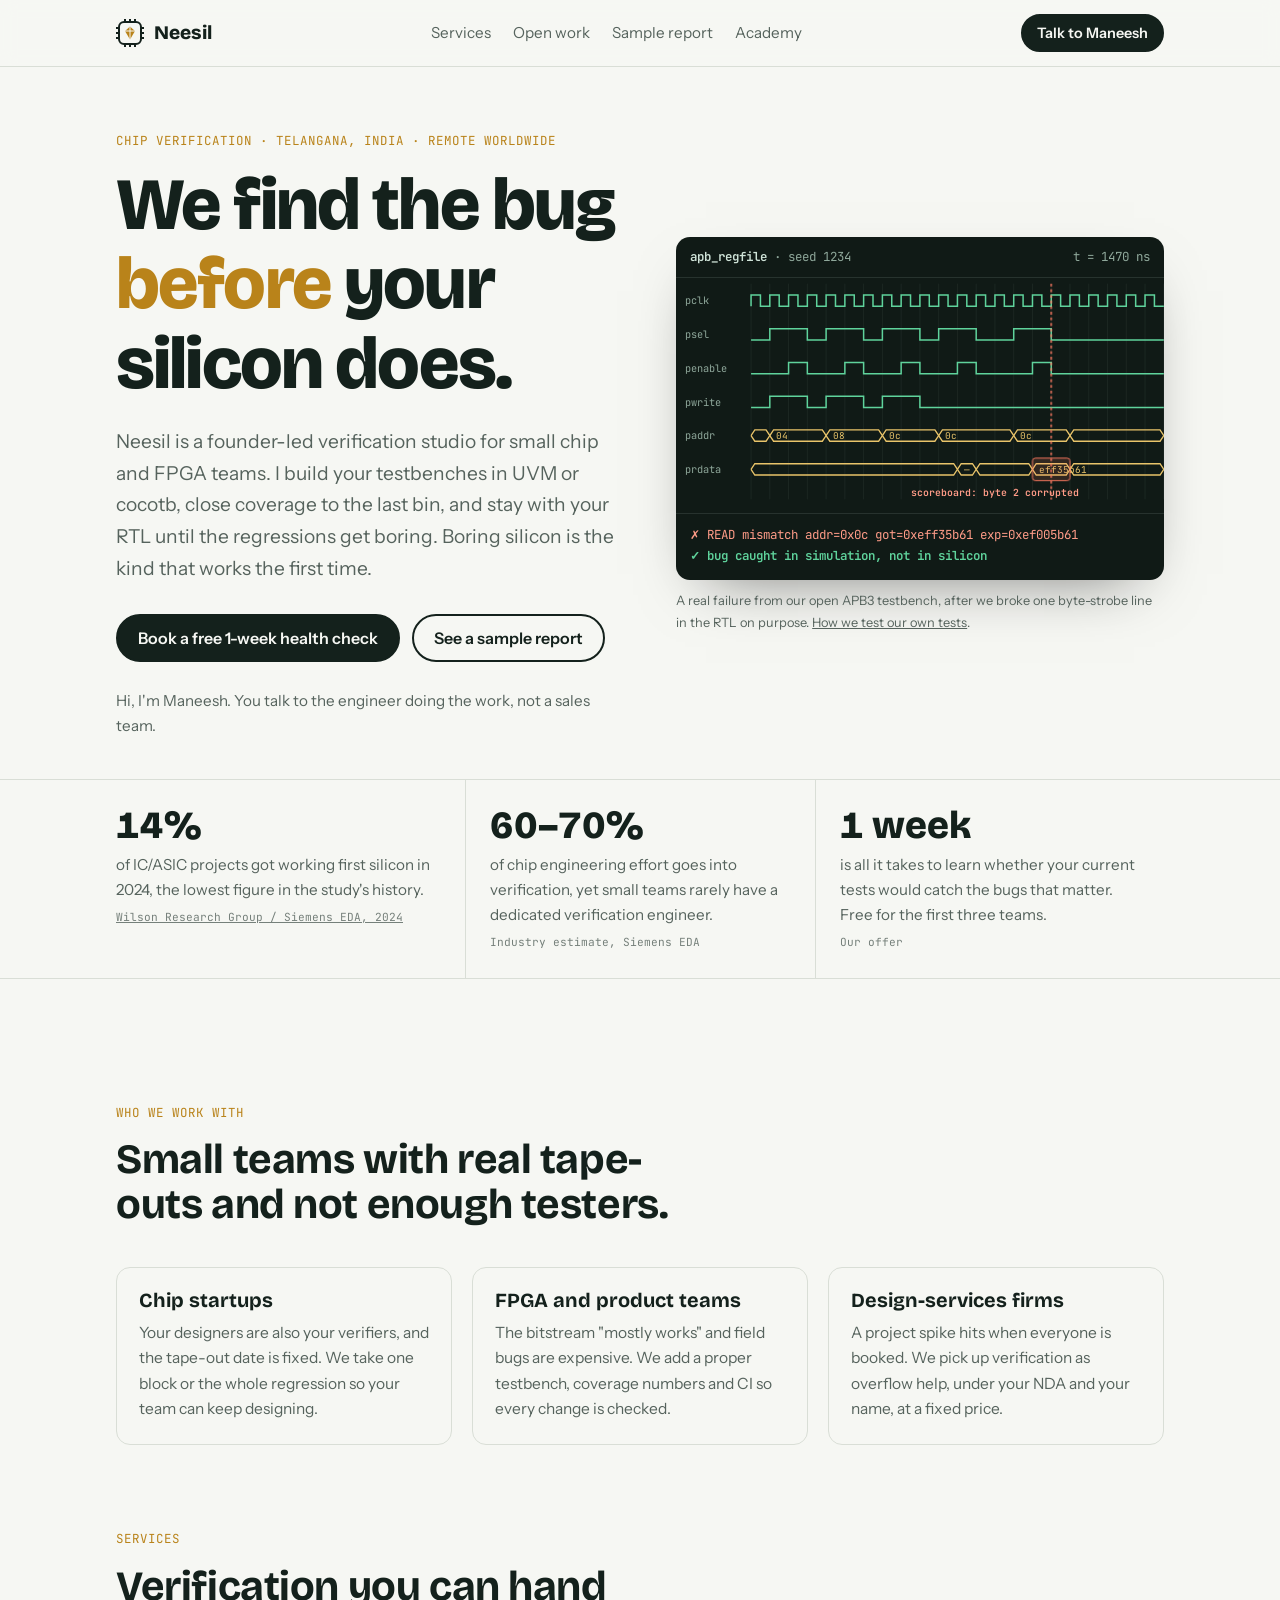
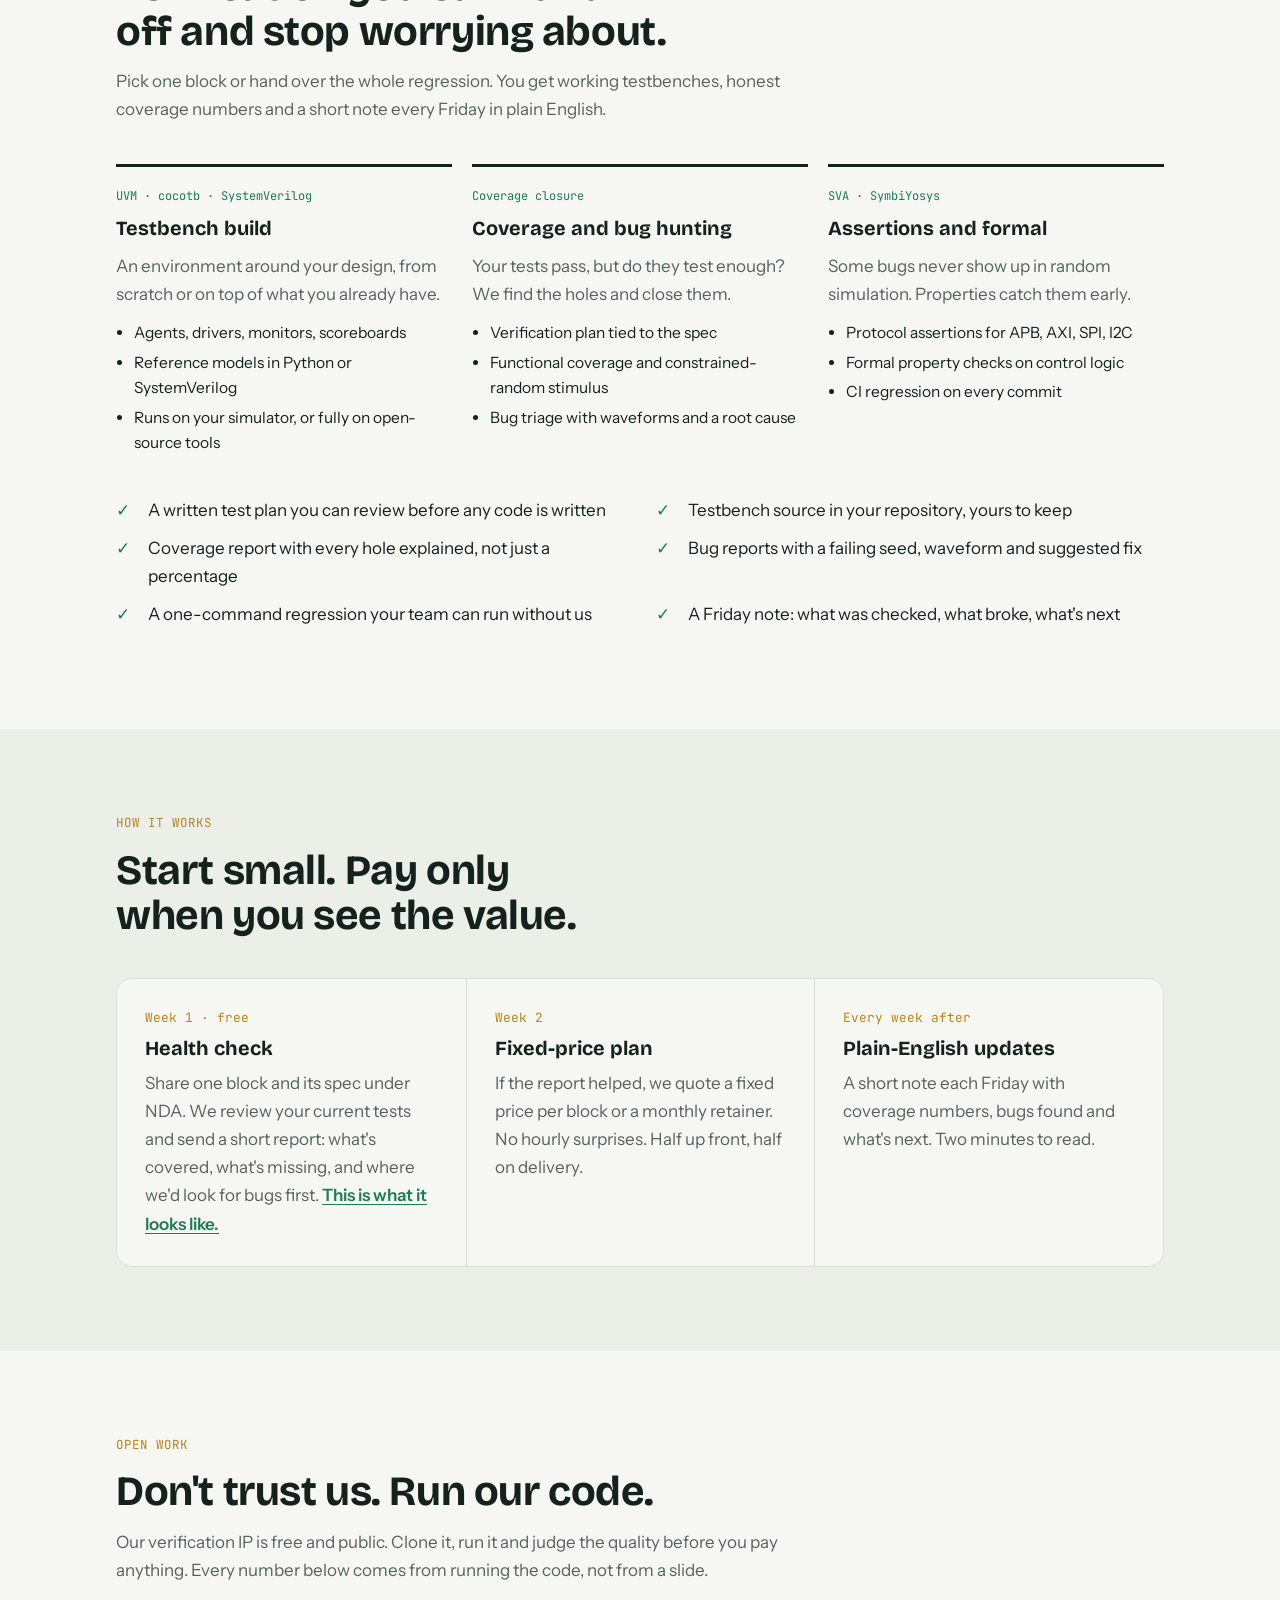
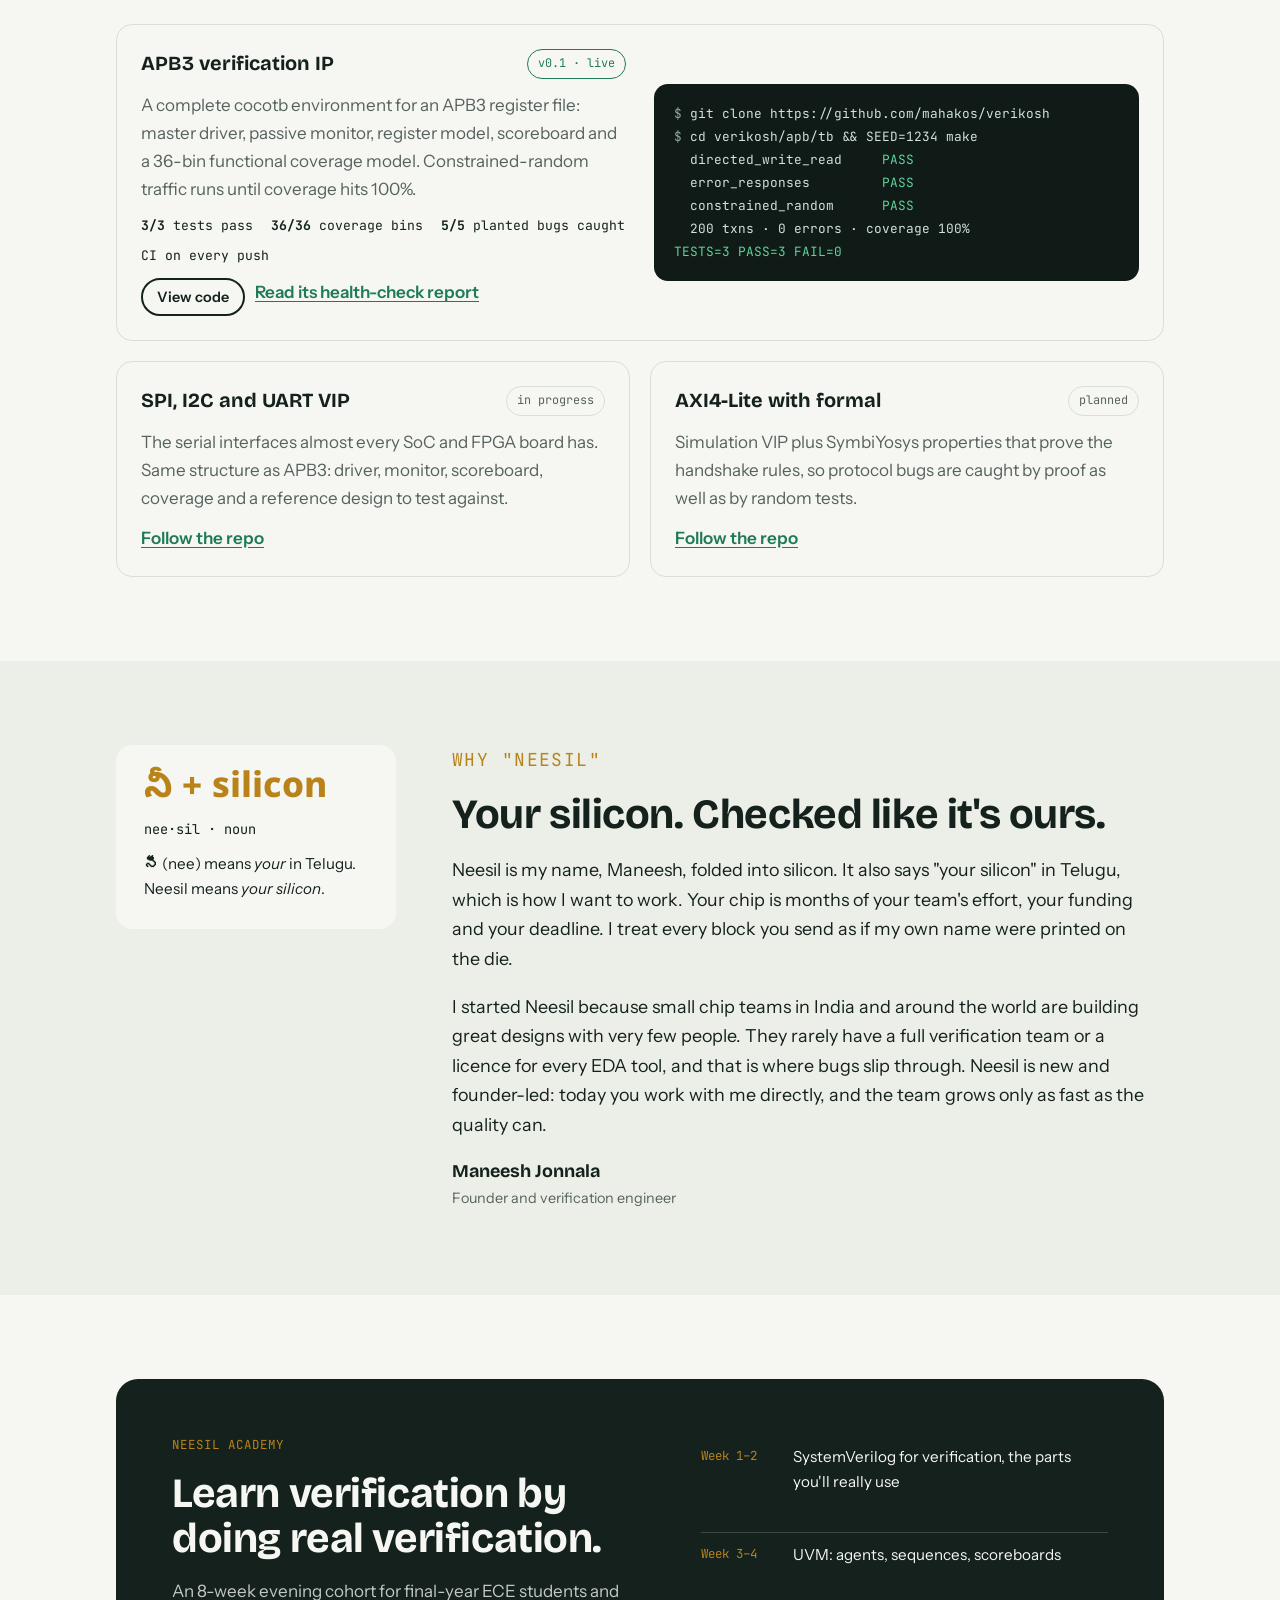
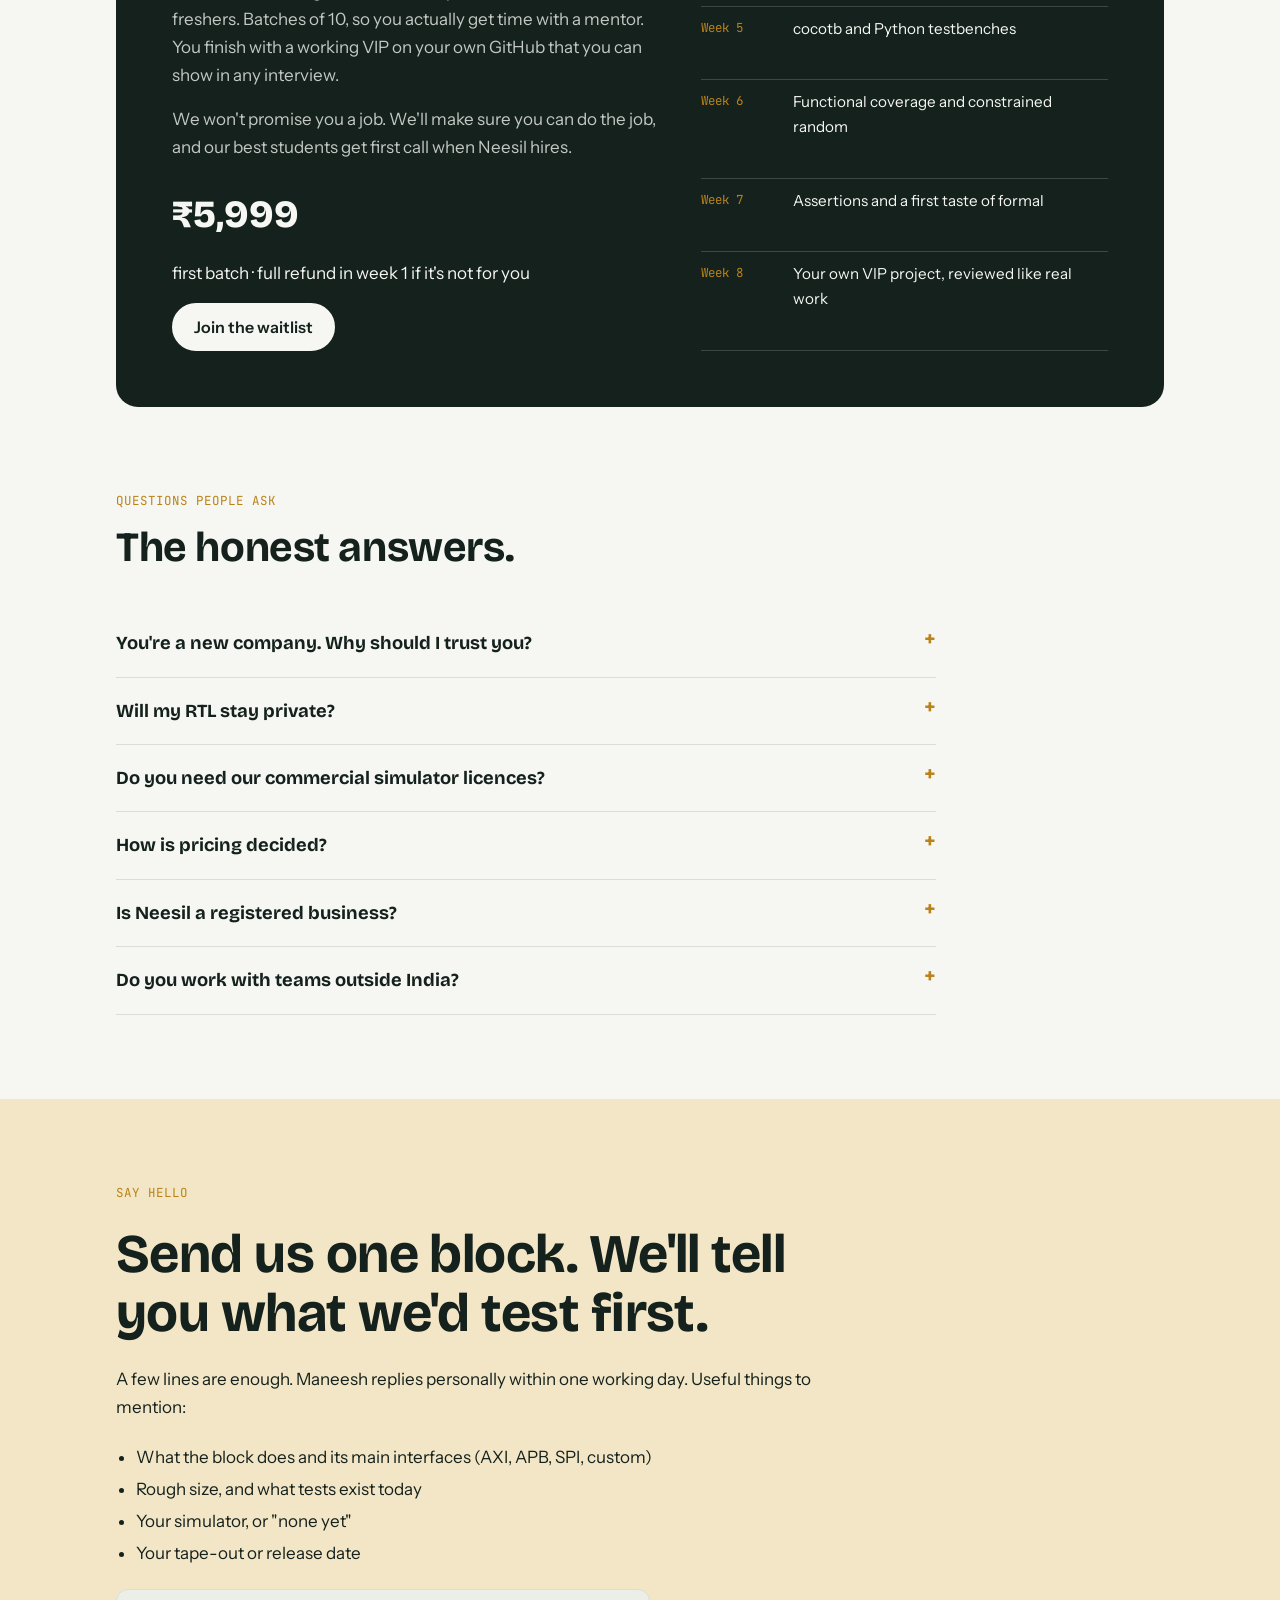
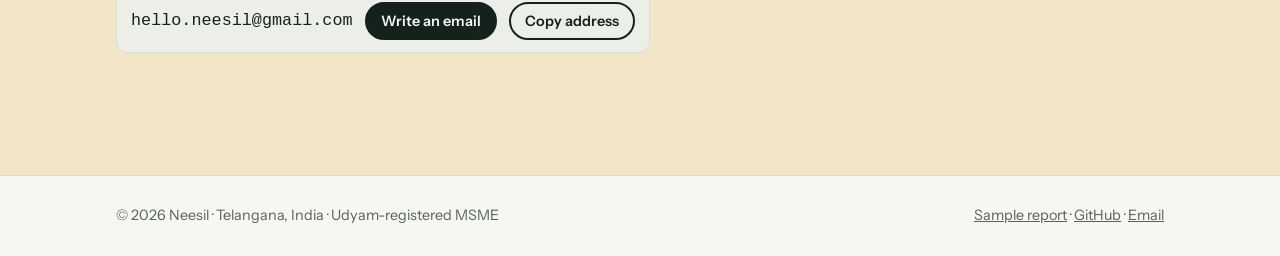
==== index.html @ 4cec11b9 "Upgrade website: founder-led copy, project cards, sample health-check report - Home page: honest fou" ====
<!doctype html>
<html lang="en">
<head>
<meta charset="utf-8">
<meta name="viewport" content="width=device-width, initial-scale=1, viewport-fit=cover">
<title>Neesil · Chip verification for small silicon teams</title>
<meta name="description" content="Neesil is a founder-led chip verification studio in Telangana, India. UVM and cocotb testbenches, coverage closure, assertions and bug hunting for chip startups and FPGA teams. Free one-week health check for the first three teams.">
<link rel="canonical" href="https://mahakos.github.io/mahakosh.github.io/">
<meta property="og:type" content="website">
<meta property="og:site_name" content="Neesil">
<meta property="og:title" content="Neesil · Your silicon. Checked like it's ours.">
<meta property="og:description" content="Founder-led chip verification for small silicon teams. UVM, cocotb, coverage closure and bug hunting before tape-out.">
<meta property="og:url" content="https://mahakos.github.io/mahakosh.github.io/">
<meta property="og:image" content="https://mahakos.github.io/mahakosh.github.io/assets/og.png">
<meta name="twitter:card" content="summary_large_image">
<meta name="theme-color" content="#14211C">
<link rel="icon" href="assets/favicon.svg" type="image/svg+xml">
<link rel="preconnect" href="https://fonts.googleapis.com">
<link rel="preconnect" href="https://fonts.gstatic.com" crossorigin>
<link rel="stylesheet" href="https://fonts.googleapis.com/css2?family=Bricolage+Grotesque:opsz,wght@12..96,500;12..96,700;12..96,800&family=Instrument+Sans:wght@400;500;600&family=Noto+Sans+Telugu:wght@700&family=JetBrains+Mono:wght@400;600&display=swap">
<link rel="stylesheet" href="assets/site.css">
<script type="application/ld+json">
{"@context":"https://schema.org","@type":"ProfessionalService","name":"Neesil","url":"https://mahakos.github.io/mahakosh.github.io/","email":"hello.neesil@gmail.com","description":"Chip design verification services: UVM and cocotb testbenches, functional coverage closure, SystemVerilog assertions, formal checks and bug triage.","areaServed":"Worldwide","address":{"@type":"PostalAddress","addressRegion":"Telangana","addressCountry":"IN"},"founder":{"@type":"Person","name":"Maneesh Jonnala"},"sameAs":["https://github.com/mahakos/verikosh"]}
</script>
</head>
<body>
<a class="skip" href="#main">Skip to content</a>

<nav aria-label="Main">
  <div class="wrap">
    <a class="brand" href="#top" aria-label="Neesil home">
      <svg width="28" height="28" viewBox="0 0 28 28" aria-hidden="true"><rect x="3" y="3" width="22" height="22" rx="5" fill="none" stroke="var(--ink)" stroke-width="2"/><path d="M14 7.5l5 4.5-5 8.5-5-8.5z" fill="var(--grain)"/><path d="M9 12h10M14 7.5v13" stroke="var(--paper)" stroke-width="1"/><g stroke="var(--ink)" stroke-width="2"><path d="M9 0v3M14 0v3M19 0v3M9 25v3M14 25v3M19 25v3M0 9h3M0 14h3M0 19h3M25 9h3M25 14h3M25 19h3"/></g></svg>
      Neesil
    </a>
    <div class="links">
      <a href="#work">Services</a>
      <a href="#open">Open work</a>
      <a href="report.html">Sample report</a>
      <a href="#academy">Academy</a>
    </div>
    <a class="btn primary small" href="#contact">Talk to Maneesh</a>
  </div>
</nav>

<main id="main">
<header class="hero" id="top">
  <div class="wrap hero-grid">
    <div>
      <p class="eyebrow">Chip verification · Telangana, India · Remote worldwide</p>
      <h1 style="margin-top:14px">We find the bug <em>before</em> your silicon does.</h1>
      <p class="lede">Neesil is a founder-led verification studio for small chip and FPGA teams. I build your testbenches in UVM or cocotb, close coverage to the last bin, and stay with your RTL until the regressions get boring. Boring silicon is the kind that works the first time.</p>
      <div class="cta">
        <a class="btn primary" href="#contact">Book a free 1-week health check</a>
        <a class="btn ghost" href="report.html">See a sample report</a>
      </div>
      <p class="hello">Hi, I'm Maneesh. You talk to the engineer doing the work, not a sales team.</p>
    </div>

    <div>
      <figure class="scope" style="margin:0" aria-label="Waveform from our APB3 testbench, where the scoreboard catches a byte-strobe bug">
        <div class="scope-bar"><span><b>apb_regfile</b> · seed 1234</span><span>t = 1470 ns</span></div>
        <div class="scope-body"><svg id="wave" viewBox="0 0 520 250" role="img" aria-hidden="true"></svg></div>
        <div class="scope-log pop">
          <div class="err">✗ READ mismatch addr=0x0c got=0xeff35b61 exp=0xef005b61</div>
          <div class="ok">✓ bug caught in simulation, not in silicon</div>
        </div>
      </figure>
      <p class="scope-cap">A real failure from our open APB3 testbench, after we broke one byte-strobe line in the RTL on purpose. <a href="report.html#mutations">How we test our own tests</a>.</p>
    </div>
  </div>

  <div class="facts">
    <div class="wrap">
      <div class="fact"><b>14%</b><span>of IC/ASIC projects got working first silicon in 2024, the lowest figure in the study's history.</span><small><a href="https://verificationacademy.com/topics/planning-measurement-and-analysis/wrg-industry-data-and-trends/2024-siemens-eda-and-wilson-research-group-ic-asic-functional-verification-trend-report/">Wilson Research Group / Siemens EDA, 2024</a></small></div>
      <div class="fact"><b>60–70%</b><span>of chip engineering effort goes into verification, yet small teams rarely have a dedicated verification engineer.</span><small>Industry estimate, Siemens EDA</small></div>
      <div class="fact"><b>1 week</b><span>is all it takes to learn whether your current tests would catch the bugs that matter. Free for the first three teams.</span><small>Our offer</small></div>
    </div>
  </div>
</header>

<section id="for" style="padding-bottom:0">
  <div class="wrap">
    <div class="head">
      <p class="eyebrow">Who we work with</p>
      <h2>Small teams with real tape-outs and not enough testers.</h2>
    </div>
    <div class="for">
      <div><h3>Chip startups</h3><p>Your designers are also your verifiers, and the tape-out date is fixed. We take one block or the whole regression so your team can keep designing.</p></div>
      <div><h3>FPGA and product teams</h3><p>The bitstream "mostly works" and field bugs are expensive. We add a proper testbench, coverage numbers and CI so every change is checked.</p></div>
      <div><h3>Design-services firms</h3><p>A project spike hits when everyone is booked. We pick up verification as overflow help, under your NDA and your name, at a fixed price.</p></div>
    </div>
  </div>
</section>

<section id="work">
  <div class="wrap">
    <div class="head">
      <p class="eyebrow">Services</p>
      <h2>Verification you can hand off and stop worrying about.</h2>
      <p class="lede">Pick one block or hand over the whole regression. You get working testbenches, honest coverage numbers and a short note every Friday in plain English.</p>
    </div>
    <div class="services">
      <article class="svc">
        <span class="tag">UVM · cocotb · SystemVerilog</span>
        <h3>Testbench build</h3>
        <p>An environment around your design, from scratch or on top of what you already have.</p>
        <ul><li>Agents, drivers, monitors, scoreboards</li><li>Reference models in Python or SystemVerilog</li><li>Runs on your simulator, or fully on open-source tools</li></ul>
      </article>
      <article class="svc">
        <span class="tag">Coverage closure</span>
        <h3>Coverage and bug hunting</h3>
        <p>Your tests pass, but do they test enough? We find the holes and close them.</p>
        <ul><li>Verification plan tied to the spec</li><li>Functional coverage and constrained-random stimulus</li><li>Bug triage with waveforms and a root cause</li></ul>
      </article>
      <article class="svc">
        <span class="tag">SVA · SymbiYosys</span>
        <h3>Assertions and formal</h3>
        <p>Some bugs never show up in random simulation. Properties catch them early.</p>
        <ul><li>Protocol assertions for APB, AXI, SPI, I2C</li><li>Formal property checks on control logic</li><li>CI regression on every commit</li></ul>
      </article>
    </div>
    <ul class="gets" aria-label="What every engagement includes">
      <li>A written test plan you can review before any code is written</li>
      <li>Testbench source in your repository, yours to keep</li>
      <li>Coverage report with every hole explained, not just a percentage</li>
      <li>Bug reports with a failing seed, waveform and suggested fix</li>
      <li>A one-command regression your team can run without us</li>
      <li>A Friday note: what was checked, what broke, what's next</li>
    </ul>
  </div>
</section>

<section id="how" style="background:var(--panel)">
  <div class="wrap">
    <div class="head">
      <p class="eyebrow">How it works</p>
      <h2>Start small. Pay only when you see the value.</h2>
    </div>
    <div class="steps">
      <div class="step" style="background:var(--paper)"><span class="when">Week 1 · free</span><h3>Health check</h3><p>Share one block and its spec under NDA. We review your current tests and send a short report: what's covered, what's missing, and where we'd look for bugs first. <a class="textlink" href="report.html">This is what it looks like.</a></p></div>
      <div class="step" style="background:var(--paper)"><span class="when">Week 2</span><h3>Fixed-price plan</h3><p>If the report helped, we quote a fixed price per block or a monthly retainer. No hourly surprises. Half up front, half on delivery.</p></div>
      <div class="step" style="background:var(--paper)"><span class="when">Every week after</span><h3>Plain-English updates</h3><p>A short note each Friday with coverage numbers, bugs found and what's next. Two minutes to read.</p></div>
    </div>
  </div>
</section>

<section id="open">
  <div class="wrap">
    <div class="head">
      <p class="eyebrow">Open work</p>
      <h2>Don't trust us. Run our code.</h2>
      <p class="lede">Our verification IP is free and public. Clone it, run it and judge the quality before you pay anything. Every number below comes from running the code, not from a slide.</p>
    </div>
    <div class="projects" id="projects">
      <article class="proj lead">
        <div style="display:grid;gap:12px">
          <div class="proj-top"><h3>APB3 verification IP</h3><span class="status live">v0.1 · live</span></div>
          <p>A complete cocotb environment for an APB3 register file: master driver, passive monitor, register model, scoreboard and a 36-bin functional coverage model. Constrained-random traffic runs until coverage hits 100%.</p>
          <ul class="stats"><li><b>3/3</b> tests pass</li><li><b>36/36</b> coverage bins</li><li><b>5/5</b> planted bugs caught</li><li>CI on every push</li></ul>
          <div class="proj-links"><a class="btn ghost small" href="https://github.com/mahakos/verikosh/tree/main/apb">View code</a><a class="textlink" href="report.html">Read its health-check report</a></div>
        </div>
        <pre class="term" aria-label="Terminal output of our APB testbench"><span class="p">$</span> git clone https://github.com/mahakos/verikosh
<span class="p">$</span> cd verikosh/apb/tb && SEED=1234 make
  directed_write_read     <span class="g">PASS</span>
  error_responses         <span class="g">PASS</span>
  constrained_random      <span class="g">PASS</span>
  200 txns · 0 errors · coverage 100%
<span class="g">TESTS=3 PASS=3 FAIL=0</span></pre>
      </article>
      <article class="proj">
        <div class="proj-top"><h3>SPI, I2C and UART VIP</h3><span class="status">in progress</span></div>
        <p>The serial interfaces almost every SoC and FPGA board has. Same structure as APB3: driver, monitor, scoreboard, coverage and a reference design to test against.</p>
        <a class="textlink" href="https://github.com/mahakos/verikosh">Follow the repo</a>
      </article>
      <article class="proj">
        <div class="proj-top"><h3>AXI4-Lite with formal</h3><span class="status">planned</span></div>
        <p>Simulation VIP plus SymbiYosys properties that prove the handshake rules, so protocol bugs are caught by proof as well as by random tests.</p>
        <a class="textlink" href="https://github.com/mahakos/verikosh">Follow the repo</a>
      </article>
    </div>
  </div>
</section>

<section id="story" style="background:var(--panel)">
  <div class="wrap story">
    <div class="word" style="background:var(--paper)">
      <span class="te" lang="te">నీ + silicon</span>
      <span class="ro">nee·sil · noun</span>
      <p><b lang="te">నీ</b> (nee) means <i>your</i> in Telugu. Neesil means <i>your silicon</i>.</p>
    </div>
    <div class="story-text">
      <p class="eyebrow">Why "Neesil"</p>
      <h2>Your silicon. Checked like it's ours.</h2>
      <p>Neesil is my name, Maneesh, folded into silicon. It also says "your silicon" in Telugu, which is how I want to work. Your chip is months of your team's effort, your funding and your deadline. I treat every block you send as if my own name were printed on the die.</p>
      <p>I started Neesil because small chip teams in India and around the world are building great designs with very few people. They rarely have a full verification team or a licence for every EDA tool, and that is where bugs slip through. Neesil is new and founder-led: today you work with me directly, and the team grows only as fast as the quality can.</p>
      <p class="sign">Maneesh Jonnala<span>Founder and verification engineer</span></p>
    </div>
  </div>
</section>

<section id="academy">
  <div class="wrap">
    <div class="academy">
      <div class="academy-copy">
        <p class="eyebrow">Neesil Academy</p>
        <h2>Learn verification by doing real verification.</h2>
        <p>An 8-week evening cohort for final-year ECE students and freshers. Batches of 10, so you actually get time with a mentor. You finish with a working VIP on your own GitHub that you can show in any interview.</p>
        <p>We won't promise you a job. We'll make sure you can do the job, and our best students get first call when Neesil hires.</p>
        <div class="price"><b>₹5,999</b><span>first batch · full refund in week 1 if it's not for you</span></div>
        <a class="btn" href="mailto:hello.neesil@gmail.com?subject=Neesil%20Academy%20waitlist">Join the waitlist</a>
      </div>
      <div class="weeks" aria-label="Course plan">
        <div><span>Week 1–2</span>SystemVerilog for verification, the parts you'll really use</div>
        <div><span>Week 3–4</span>UVM: agents, sequences, scoreboards</div>
        <div><span>Week 5</span>cocotb and Python testbenches</div>
        <div><span>Week 6</span>Functional coverage and constrained random</div>
        <div><span>Week 7</span>Assertions and a first taste of formal</div>
        <div><span>Week 8</span>Your own VIP project, reviewed like real work</div>
      </div>
    </div>
  </div>
</section>

<section id="faq" style="padding-top:0">
  <div class="wrap">
    <div class="head"><p class="eyebrow">Questions people ask</p><h2>The honest answers.</h2></div>
    <div class="faq">
      <details><summary>You're a new company. Why should I trust you?</summary><p>Fair question, and we won't pretend otherwise. That's why the first week is free and our code is public. You see the quality of the work before you spend a rupee or a dollar.</p></details>
      <details><summary>Will my RTL stay private?</summary><p>Yes. We sign a mutual NDA before we see anything (yours or ours), can work on your machines or VPN, and never reuse client code in our open-source work.</p></details>
      <details><summary>Do you need our commercial simulator licences?</summary><p>No. We can work fully on open-source tools like Icarus Verilog, Verilator, cocotb and SymbiYosys. When you have VCS, Xcelium or Questa, we write UVM that runs on them.</p></details>
      <details><summary>How is pricing decided?</summary><p>After the health check we quote a fixed price per block, or a monthly retainer for ongoing work. You know the cost before we start, and payment is split half up front and half on delivery.</p></details>
      <details><summary>Is Neesil a registered business?</summary><p>Yes. Neesil is registered as an MSME (Udyam) in Telangana, India, and invoices properly for work in India and abroad.</p></details>
      <details><summary>Do you work with teams outside India?</summary><p>Yes. We work remotely and keep a few hours of daily overlap with your time zone.</p></details>
    </div>
  </div>
</section>

<section id="contact" style="background:var(--grain-soft)">
  <div class="wrap contact">
    <p class="eyebrow">Say hello</p>
    <h2>Send us one block. We'll tell you what we'd test first.</h2>
    <p class="lede" style="color:var(--ink)">A few lines are enough. Maneesh replies personally within one working day. Useful things to mention:</p>
    <ul class="include">
      <li>What the block does and its main interfaces (AXI, APB, SPI, custom)</li>
      <li>Rough size, and what tests exist today</li>
      <li>Your simulator, or "none yet"</li>
      <li>Your tape-out or release date</li>
    </ul>
    <div class="mail"><code id="addr">hello.neesil@gmail.com</code><a class="btn primary small" href="mailto:hello.neesil@gmail.com?subject=Verification%20health%20check">Write an email</a><button class="btn ghost small" id="copy" type="button">Copy address</button></div>
    <p class="copied" id="copied" aria-live="polite"></p>
  </div>
</section>
</main>

<footer>
  <div class="wrap"><span>© 2026 Neesil · Telangana, India · Udyam-registered MSME</span><span><a href="report.html">Sample report</a> · <a href="https://github.com/mahakos/verikosh">GitHub</a> · <a href="mailto:hello.neesil@gmail.com">Email</a></span></div>
</footer>

<script>
(function(){
  // Small APB waveform: pclk, psel, penable, pwrite, paddr, prdata, with the failing read highlighted.
  var svg=document.getElementById('wave'), NS='http://www.w3.org/2000/svg';
  function el(n,a,t){var e=document.createElementNS(NS,n);for(var k in a)e.setAttribute(k,a[k]);if(t)e.textContent=t;svg.appendChild(e);return e}
  var x0=80, cw=20, rows=['pclk','psel','penable','pwrite','paddr','prdata'], top=18, rh=36, H=12;
  for(var g=0; g<=22; g++) el('line',{x1:x0+g*cw,y1:6,x2:x0+g*cw,y2:236,class:'grid'});
  rows.forEach(function(r,i){el('text',{x:10,y:top+i*rh+H/2+4,class:'lbl'},r)});
  function digital(bits,row){var y1=top+row*rh, y0=y1+H, d='M'+x0+','+(bits[0]?y1:y0);
    bits.forEach(function(b,i){var y=b?y1:y0;d+=' L'+(x0+i*cw)+','+y+' L'+(x0+(i+1)*cw)+','+y});
    el('path',{d:d,class:'w draw'})}
  (function(){var y1=top,y0=top+H,d='M'+x0+','+y0;for(var i=0;i<44;i++){var y=i%2?y0:y1;d+=' L'+(x0+i*10)+','+y+' L'+(x0+(i+1)*10)+','+y}el('path',{d:d,class:'w draw'})})();
  digital([0,1,1,0,1,1,0,1,1,0,1,1,0,0,1,1,0,0,0,0,0,0],1);
  digital([0,0,1,0,0,1,0,0,1,0,0,1,0,0,0,1,0,0,0,0,0,0],2);
  digital([0,1,1,0,1,1,0,1,1,0,0,0,0,0,0,0,0,0,0,0,0,0],3);
  function bus(segs,row){var y=top+row*rh, m=y+H/2; segs.forEach(function(s){var a=x0+s[0]*cw,b=x0+s[1]*cw;
      el('path',{d:'M'+a+','+m+' L'+(a+4)+','+y+' L'+(b-4)+','+y+' L'+b+','+m+' L'+(b-4)+','+(y+H)+' L'+(a+4)+','+(y+H)+' Z',class:'bus draw'});
      if(s[2])el('text',{x:a+7,y:m+3.5,class:'bust'},s[2])})}
  bus([[0,1,''],[1,4,'04'],[4,7,'08'],[7,10,'0c'],[10,14,'0c'],[14,17,'0c'],[17,22,'']],4);
  bus([[0,11,''],[11,12,'—'],[12,15,''],[15,17,'eff35b61'],[17,22,'']],5);
  var cx=x0+16*cw;
  el('rect',{x:x0+15*cw,y:top+5*rh-6,width:2*cw,height:H+12,class:'badbox pop',rx:3});
  el('line',{x1:cx,y1:6,x2:cx,y2:236,class:'cursor pop'});
  el('text',{x:x0+15*cw-130,y:top+5*rh+34,class:'badt pop'},'scoreboard: byte 2 corrupted');
})();
document.getElementById('copy').addEventListener('click',function(){
  var t=document.getElementById('addr').textContent, out=document.getElementById('copied');
  function sel(){var r=document.createRange();r.selectNodeContents(document.getElementById('addr'));var s=getSelection();s.removeAllRanges();s.addRange(r);out.textContent='Selected. Press Ctrl+C to copy.'}
  try{navigator.clipboard.writeText(t).then(function(){out.textContent='Copied. We read every email.'},sel)}catch(e){sel()}
});
</script>
</body>
</html>
---- assets/site.css ----
/* Neesil site styles. Shared by index.html, report.html and 404.html. */
:root{
  --paper:#F6F7F3;      /* wafer-white with a hint of green */
  --ink:#14211C;        /* deep solder-mask ink */
  --muted:#56635D;
  --line:#D9DED6;
  --panel:#ECEFE8;
  --grain:#B9831A;      /* die-gold, the one bold colour */
  --grain-soft:#F3E6C6;
  --sig:#1F7A57;        /* waveform green */
  --bad:#C2412D;        /* assertion failure */
  --wave-bg:#101A16;
  --wave-fg:#CFE3D8;
  --f-display:"Bricolage Grotesque", "Segoe UI", system-ui, sans-serif;
  --f-body:"Instrument Sans", "Segoe UI", system-ui, sans-serif;
  --f-mono:"JetBrains Mono", ui-monospace, "Cascadia Mono", Consolas, monospace;
}
@media (prefers-color-scheme: dark){:root:not([data-theme="light"]){
  --paper:#0E1512;--ink:#E7EEE9;--muted:#9DAEA5;--line:#24332C;--panel:#16211C;
  --grain:#E0A93A;--grain-soft:#3A2E14;--sig:#4FC08D;--bad:#F06A52;--wave-bg:#08100D;--wave-fg:#CFE3D8;color-scheme:dark}}
:root[data-theme="dark"]{
  --paper:#0E1512;--ink:#E7EEE9;--muted:#9DAEA5;--line:#24332C;--panel:#16211C;
  --grain:#E0A93A;--grain-soft:#3A2E14;--sig:#4FC08D;--bad:#F06A52;--wave-bg:#08100D;--wave-fg:#CFE3D8;color-scheme:dark}

*{box-sizing:border-box}
html{scroll-behavior:smooth}
@media (prefers-reduced-motion: reduce){html{scroll-behavior:auto}*{animation:none!important;transition:none!important}}
body{margin:0;background:var(--paper);color:var(--ink);font-family:var(--f-body);font-size:1.0625rem;line-height:1.65}
.wrap{max-width:1080px;margin:0 auto;padding-left:max(16px, env(safe-area-inset-left, 0px));padding-right:max(16px, env(safe-area-inset-right, 0px))}
a{color:inherit}
a:focus-visible,button:focus-visible{outline:3px solid var(--grain);outline-offset:3px;border-radius:4px}
h1,h2,h3{font-family:var(--f-display);text-wrap:balance;line-height:1.08;margin:0}
h2{font-size:clamp(1.8rem,4vw,2.6rem);font-weight:700;letter-spacing:-.01em}
h3{font-size:1.25rem;font-weight:700}
p{margin:0}
.eyebrow{font-family:var(--f-mono);font-size:.78rem;letter-spacing:.08em;text-transform:uppercase;color:var(--grain)}
.lede{color:var(--muted);max-width:62ch}

/* nav */
body::before{content:"";position:fixed;inset:0 0 auto;height:env(safe-area-inset-top,0px);z-index:10;background:var(--paper)}
nav{position:sticky;top:env(safe-area-inset-top,0px);z-index:9;background:color-mix(in srgb,var(--paper) 88%,transparent);backdrop-filter:blur(8px);border-bottom:1px solid var(--line)}
nav .wrap{display:flex;align-items:center;justify-content:space-between;gap:16px;padding-block:14px}
.brand{display:flex;align-items:center;gap:10px;text-decoration:none;font-family:var(--f-display);font-weight:800;font-size:1.2rem}
.brand svg{flex:none}
.links{display:flex;gap:22px;font-size:.95rem}
.links a{text-decoration:none;color:var(--muted)}
.links a:hover{color:var(--ink)}
@media (max-width:760px){.links{display:none}}
.btn{display:inline-flex;align-items:center;gap:8px;font:600 1rem var(--f-body);padding:12px 20px;border-radius:999px;text-decoration:none;border:2px solid var(--ink);cursor:pointer;transition:transform .15s ease}
.btn:hover{transform:translateY(-1px)}
.btn.primary{background:var(--ink);color:var(--paper)}
.btn.ghost{background:transparent;color:var(--ink)}
.btn.small{padding:8px 14px;font-size:.9rem}

/* hero */
.hero{padding-block:64px 40px}
.hero-grid{display:grid;grid-template-columns:1.05fr 1fr;gap:48px;align-items:center}
.hero-grid>*{min-width:0}
@media (max-width:900px){.hero-grid{grid-template-columns:1fr;gap:32px}}
.hero h1{font-size:clamp(2.5rem,6.4vw,4.6rem);font-weight:800;letter-spacing:-.025em}
.hero h1 em{font-style:normal;color:var(--grain)}
.hero .lede{font-size:1.2rem;margin-top:22px}
.cta{display:flex;flex-wrap:wrap;gap:12px;margin-top:30px}
.hello{margin-top:26px;font-size:.95rem;color:var(--muted)}

/* waveform viewer */
.scope{background:var(--wave-bg);color:var(--wave-fg);border-radius:14px;overflow:hidden;font-family:var(--f-mono);font-size:.78rem;box-shadow:0 24px 60px -30px rgba(0,0,0,.55)}
.scope-bar{display:flex;justify-content:space-between;gap:12px;padding:10px 14px;border-bottom:1px solid rgba(207,227,216,.12);color:#8FA89B}
.scope-bar b{color:var(--wave-fg);font-weight:600}
.scope-body{overflow-x:auto}
.scope svg{display:block;width:100%;min-width:420px;height:auto}
.scope .lbl{fill:#8FA89B;font-family:var(--f-mono);font-size:11px}
.scope .w{fill:none;stroke:#5FD39C;stroke-width:1.6}
.scope .bus{fill:none;stroke:#E9C46A;stroke-width:1.4}
.scope .bust{fill:#E9C46A;font-family:var(--f-mono);font-size:10px}
.scope .grid{stroke:rgba(207,227,216,.07)}
.scope .cursor{stroke:#FF7A62;stroke-width:1.5;stroke-dasharray:3 3}
.scope .badbox{fill:rgba(255,122,98,.14);stroke:#FF7A62}
.scope .badt{fill:#FF9C88;font-family:var(--f-mono);font-size:10.5px;font-weight:600}
.scope-log{padding:10px 14px 14px;border-top:1px solid rgba(207,227,216,.12);line-height:1.7}
.scope-log .err{color:#FF9C88}
.scope-log .ok{color:#5FD39C}
.draw{stroke-dasharray:1400;stroke-dashoffset:1400;animation:draw 2.4s ease-out forwards}
@keyframes draw{to{stroke-dashoffset:0}}
.pop{opacity:1;animation:pop .5s 2.2s both}
@keyframes pop{from{opacity:0;transform:translateY(4px)}to{opacity:1;transform:none}}

/* facts */
.facts{border-block:1px solid var(--line);margin-top:40px}
.facts .wrap{display:grid;grid-template-columns:repeat(3,1fr);gap:0}
.fact{padding-block:26px;padding-right:24px}
.fact+.fact{border-left:1px solid var(--line);padding-left:24px}
.fact b{display:block;font-family:var(--f-display);font-size:2.4rem;font-weight:800;line-height:1;font-variant-numeric:tabular-nums}
.fact span{display:block;margin-top:8px;color:var(--muted);font-size:.95rem}
.fact small{display:block;margin-top:6px;font-family:var(--f-mono);font-size:.7rem;color:var(--muted);opacity:.8}
@media (max-width:760px){.facts .wrap{grid-template-columns:1fr}.fact+.fact{border-left:0;border-top:1px solid var(--line);padding-left:0}}

section{padding-block:84px}
.head{display:grid;gap:14px;margin-bottom:40px;max-width:720px}

/* story */
.story{display:grid;grid-template-columns:280px 1fr;gap:56px;align-items:start}
.story>*{min-width:0}
@media (max-width:860px){.story{grid-template-columns:1fr;gap:28px}}
.word{background:var(--grain-soft);border-radius:16px;padding:28px;display:grid;gap:10px}
.word .te{font-family:"Noto Sans Telugu",var(--f-display);font-size:2.2rem;font-weight:800;line-height:1;color:var(--grain)}
.word .ro{font-family:var(--f-mono);font-size:.85rem}
.word p{color:var(--ink);font-size:.95rem}
.story-text{display:grid;gap:18px;max-width:64ch}
.story-text p{font-size:1.12rem}
.sign{font-family:var(--f-display);font-weight:700;font-size:1.15rem}
.sign span{display:block;font-family:var(--f-body);font-weight:400;font-size:.9rem;color:var(--muted)}

/* services */
.services{display:grid;grid-template-columns:repeat(3,1fr);gap:20px}
@media (max-width:900px){.services{grid-template-columns:1fr}}
.svc{border-top:3px solid var(--ink);padding-top:20px;display:grid;gap:12px;align-content:start}
.svc p{color:var(--muted)}
.svc ul{margin:0;padding-left:18px;color:var(--ink);font-size:.97rem;display:grid;gap:4px}
.tag{font-family:var(--f-mono);font-size:.75rem;color:var(--sig)}

/* steps */
.steps{display:grid;grid-template-columns:repeat(3,1fr);gap:0;counter-reset:s;border:1px solid var(--line);border-radius:16px;overflow:hidden}
@media (max-width:900px){.steps{grid-template-columns:1fr}}
.step{padding:28px;display:grid;gap:10px;align-content:start;background:var(--panel)}
.step+.step{border-left:1px solid var(--line)}
@media (max-width:900px){.step+.step{border-left:0;border-top:1px solid var(--line)}}
.step .when{font-family:var(--f-mono);font-size:.8rem;color:var(--grain)}
.step p{color:var(--muted)}

/* open source */
.oss{display:grid;grid-template-columns:1fr 1fr;gap:40px;align-items:center}
.oss>*{min-width:0}
@media (max-width:860px){.oss{grid-template-columns:1fr}}
.term{background:var(--wave-bg);color:var(--wave-fg);border-radius:14px;padding:18px 20px;font-family:var(--f-mono);font-size:.8rem;line-height:1.8;overflow-x:auto;white-space:pre;margin:0}
.term .p{color:#8FA89B}.term .g{color:#5FD39C}
.oss-text{display:grid;gap:16px}
.oss-text p{color:var(--muted)}
.chips{display:flex;flex-wrap:wrap;gap:8px}
.chip{font-family:var(--f-mono);font-size:.78rem;padding:5px 10px;border-radius:999px;border:1px solid var(--line)}
.chip.done{border-color:var(--sig);color:var(--sig)}

/* academy */
.academy{background:var(--ink);color:var(--paper);border-radius:22px;padding:clamp(28px,5vw,56px);display:grid;grid-template-columns:1.2fr 1fr;gap:40px}
.academy>*{min-width:0}
@media (max-width:860px){.academy{grid-template-columns:1fr}}
.academy .eyebrow{color:var(--grain)}
.academy h2{color:var(--paper)}
.academy p{color:color-mix(in srgb,var(--paper) 78%,var(--ink))}
.weeks{display:grid;gap:0;font-size:.95rem}
.weeks div{display:grid;grid-template-columns:80px 1fr;gap:12px;padding-block:9px;border-bottom:1px solid color-mix(in srgb,var(--paper) 18%,var(--ink))}
.weeks span{font-family:var(--f-mono);font-size:.78rem;color:var(--grain);padding-top:2px}
.price{display:flex;align-items:baseline;gap:12px;flex-wrap:wrap;margin-top:6px}
.price b{font-family:var(--f-display);font-size:2.4rem;font-weight:800;color:var(--paper)}
.academy .btn{border-color:var(--paper);background:var(--paper);color:var(--ink);justify-self:start}
.academy-copy{display:grid;gap:16px;align-content:start}

/* faq */
.faq{display:grid;gap:0;max-width:820px}
details{border-bottom:1px solid var(--line);padding-block:18px}
summary{cursor:pointer;font-family:var(--f-display);font-weight:700;font-size:1.15rem;list-style:none;display:flex;justify-content:space-between;gap:16px}
summary::after{content:"+";color:var(--grain);font-size:1.4rem;line-height:1}
details[open] summary::after{content:"–"}
details p{margin-top:10px;color:var(--muted);max-width:68ch}

/* contact */
.contact{display:grid;gap:22px;justify-items:start}
.contact>*{max-width:760px}
.contact h2{font-size:clamp(2rem,5vw,3.4rem)}
.mail{display:flex;flex-wrap:wrap;align-items:center;gap:12px;font-family:var(--f-mono);font-size:1.05rem;background:var(--panel);border:1px solid var(--line);border-radius:12px;padding:12px 14px;max-width:100%}
.mail code{user-select:all;word-break:break-all}
.copied{font-size:.85rem;color:var(--sig);min-height:1.2em}
footer{border-top:1px solid var(--line);padding-block:28px;color:var(--muted);font-size:.9rem}
footer .wrap{display:flex;flex-wrap:wrap;justify-content:space-between;gap:12px}

/* nav: current page + mobile */
.links a[aria-current]{color:var(--ink);font-weight:600}
.skip{position:absolute;left:-999px;top:8px;background:var(--ink);color:var(--paper);padding:8px 12px;border-radius:8px;z-index:20}
.skip:focus{left:16px}

/* hero note under scope */
.scope-cap{margin-top:10px;font-size:.8rem;color:var(--muted)}

/* who it's for */
.for{display:grid;grid-template-columns:repeat(3,1fr);gap:20px}
@media (max-width:860px){.for{grid-template-columns:1fr}}
.for div{background:var(--paper);border:1px solid var(--line);border-radius:14px;padding:22px;display:grid;gap:8px;align-content:start}
.for p{color:var(--muted);font-size:.97rem}

/* deliverables list */
.gets{margin-top:40px;display:grid;grid-template-columns:repeat(2,1fr);gap:10px 32px;padding:0;list-style:none}
@media (max-width:760px){.gets{grid-template-columns:1fr}}
.gets li{display:grid;grid-template-columns:22px 1fr;gap:10px;align-items:start}
.gets li::before{content:"✓";color:var(--sig);font-weight:700}

/* projects */
.projects{display:grid;grid-template-columns:repeat(2,1fr);gap:20px;margin-top:8px}
@media (max-width:860px){.projects{grid-template-columns:1fr}}
.proj{background:var(--paper);border:1px solid var(--line);border-radius:16px;padding:24px;display:grid;gap:12px;align-content:start}
.proj.lead{grid-column:1/-1;grid-template-columns:1fr 1fr;gap:28px;align-items:center}
.proj.lead>*{min-width:0}
@media (max-width:860px){.proj.lead{grid-template-columns:1fr}}
.proj-top{display:flex;justify-content:space-between;align-items:center;gap:12px;flex-wrap:wrap}
.status{font-family:var(--f-mono);font-size:.74rem;padding:4px 10px;border-radius:999px;border:1px solid var(--line);color:var(--muted)}
.status.live{border-color:var(--sig);color:var(--sig)}
.proj p{color:var(--muted)}
.stats{display:flex;flex-wrap:wrap;gap:8px 18px;font-family:var(--f-mono);font-size:.82rem;margin:0;padding:0;list-style:none}
.stats b{color:var(--ink)}
.proj-links{display:flex;flex-wrap:wrap;gap:10px}
.textlink{font-weight:600;color:var(--sig);text-underline-offset:3px}

/* contact */
.include{margin:0;padding-left:20px;display:grid;gap:4px}
.mail a.btn{text-decoration:none}
.legal{font-size:.85rem;color:var(--muted)}

/* report page */
.doc{max-width:860px}
.doc h1{font-size:clamp(2.1rem,5vw,3.2rem);font-weight:800;letter-spacing:-.02em}
.doc h2{font-size:clamp(1.4rem,3vw,1.8rem);margin-top:56px}
.doc h3{margin-top:28px}
.doc p,.doc li{max-width:70ch}
.doc p+p{margin-top:14px}
.doc ul,.doc ol{padding-left:22px;display:grid;gap:6px}
.banner{background:var(--grain-soft);border-radius:14px;padding:18px 20px;margin-top:28px}
.meta{display:grid;grid-template-columns:repeat(4,1fr);gap:0;border:1px solid var(--line);border-radius:14px;overflow:hidden;margin-top:28px}
@media (max-width:760px){.meta{grid-template-columns:1fr 1fr}}
.meta div{padding:16px;background:var(--panel);border-right:1px solid var(--line);border-bottom:1px solid var(--line)}
.meta b{display:block;font-family:var(--f-display);font-size:1.7rem;line-height:1.1;font-variant-numeric:tabular-nums}
.meta span{font-size:.85rem;color:var(--muted)}
.tbl{width:100%;overflow-x:auto;margin-top:16px;border:1px solid var(--line);border-radius:12px}
table{border-collapse:collapse;width:100%;font-size:.95rem;min-width:560px}
th,td{text-align:left;padding:10px 14px;border-bottom:1px solid var(--line);vertical-align:top}
th{font-family:var(--f-mono);font-size:.75rem;text-transform:uppercase;letter-spacing:.05em;color:var(--muted);background:var(--panel)}
tr:last-child td{border-bottom:0}
td code,p code,li code{font-family:var(--f-mono);font-size:.86em;background:var(--panel);padding:1px 5px;border-radius:4px}
.ok{color:var(--sig);font-weight:600}.warn{color:var(--grain);font-weight:600}.bad{color:var(--bad);font-weight:600}
.sev{font-family:var(--f-mono);font-size:.72rem;padding:2px 8px;border-radius:999px;border:1px solid currentColor;white-space:nowrap}
.finding{border-left:3px solid var(--line);padding-left:18px;margin-top:22px}
.finding.hi{border-color:var(--bad)}.finding.md{border-color:var(--grain)}.finding.lo{border-color:var(--sig)}
.finding h3{margin-top:0;display:flex;gap:10px;align-items:baseline;flex-wrap:wrap}
@media print{nav,.noprint{display:none!important}body{background:#fff;color:#000}section{padding-block:24px}}
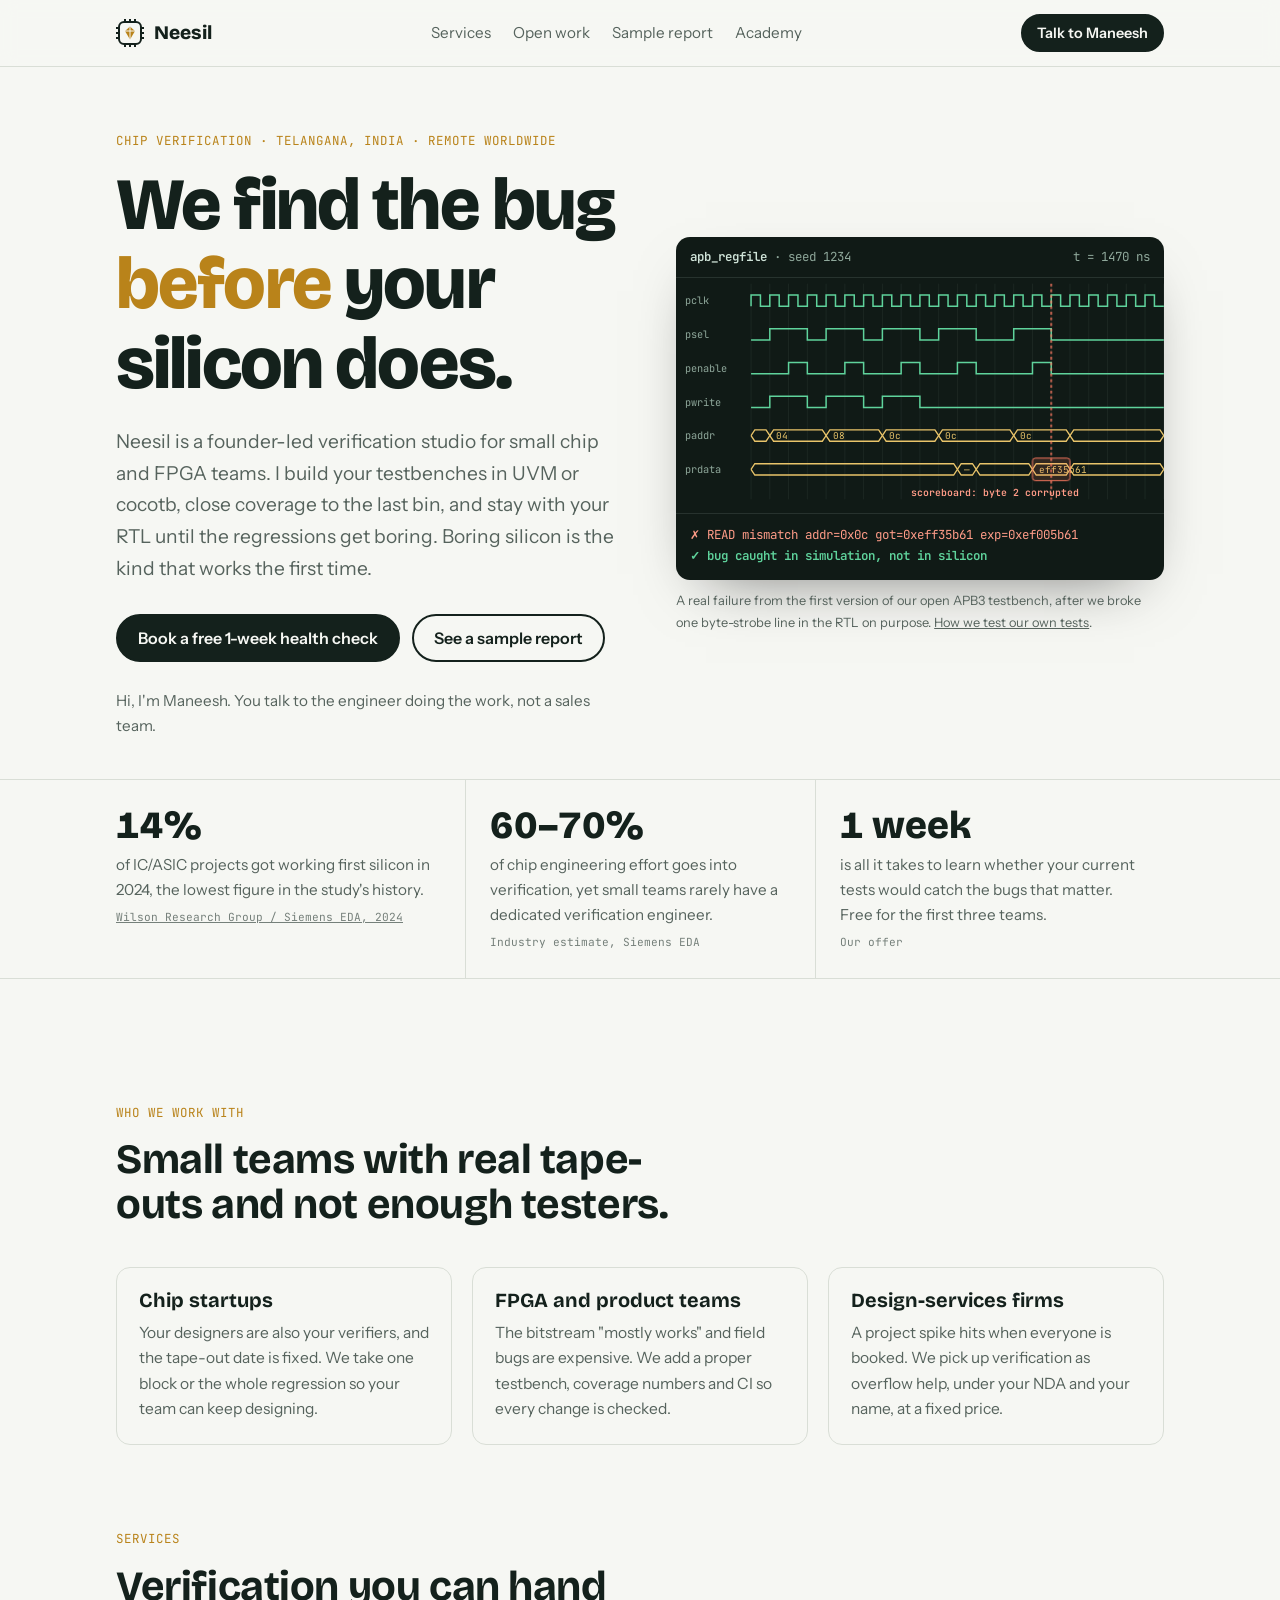
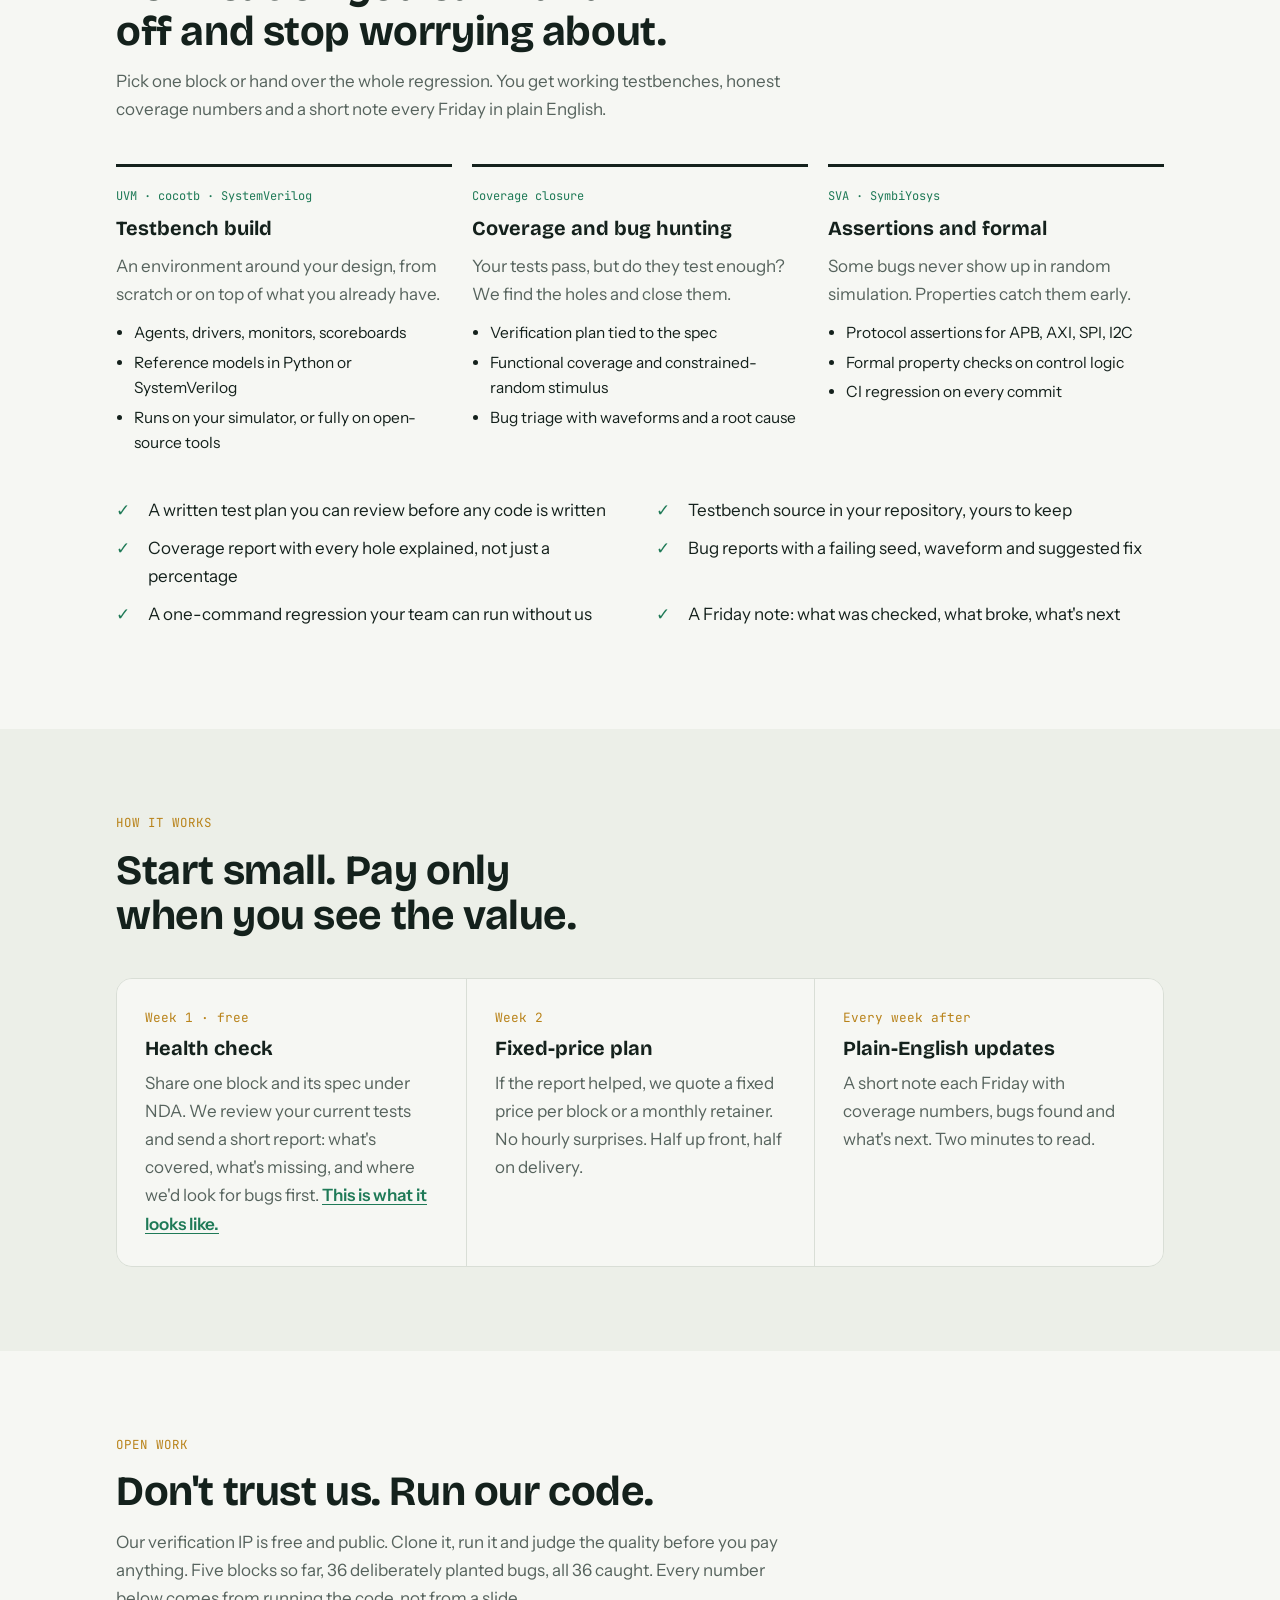
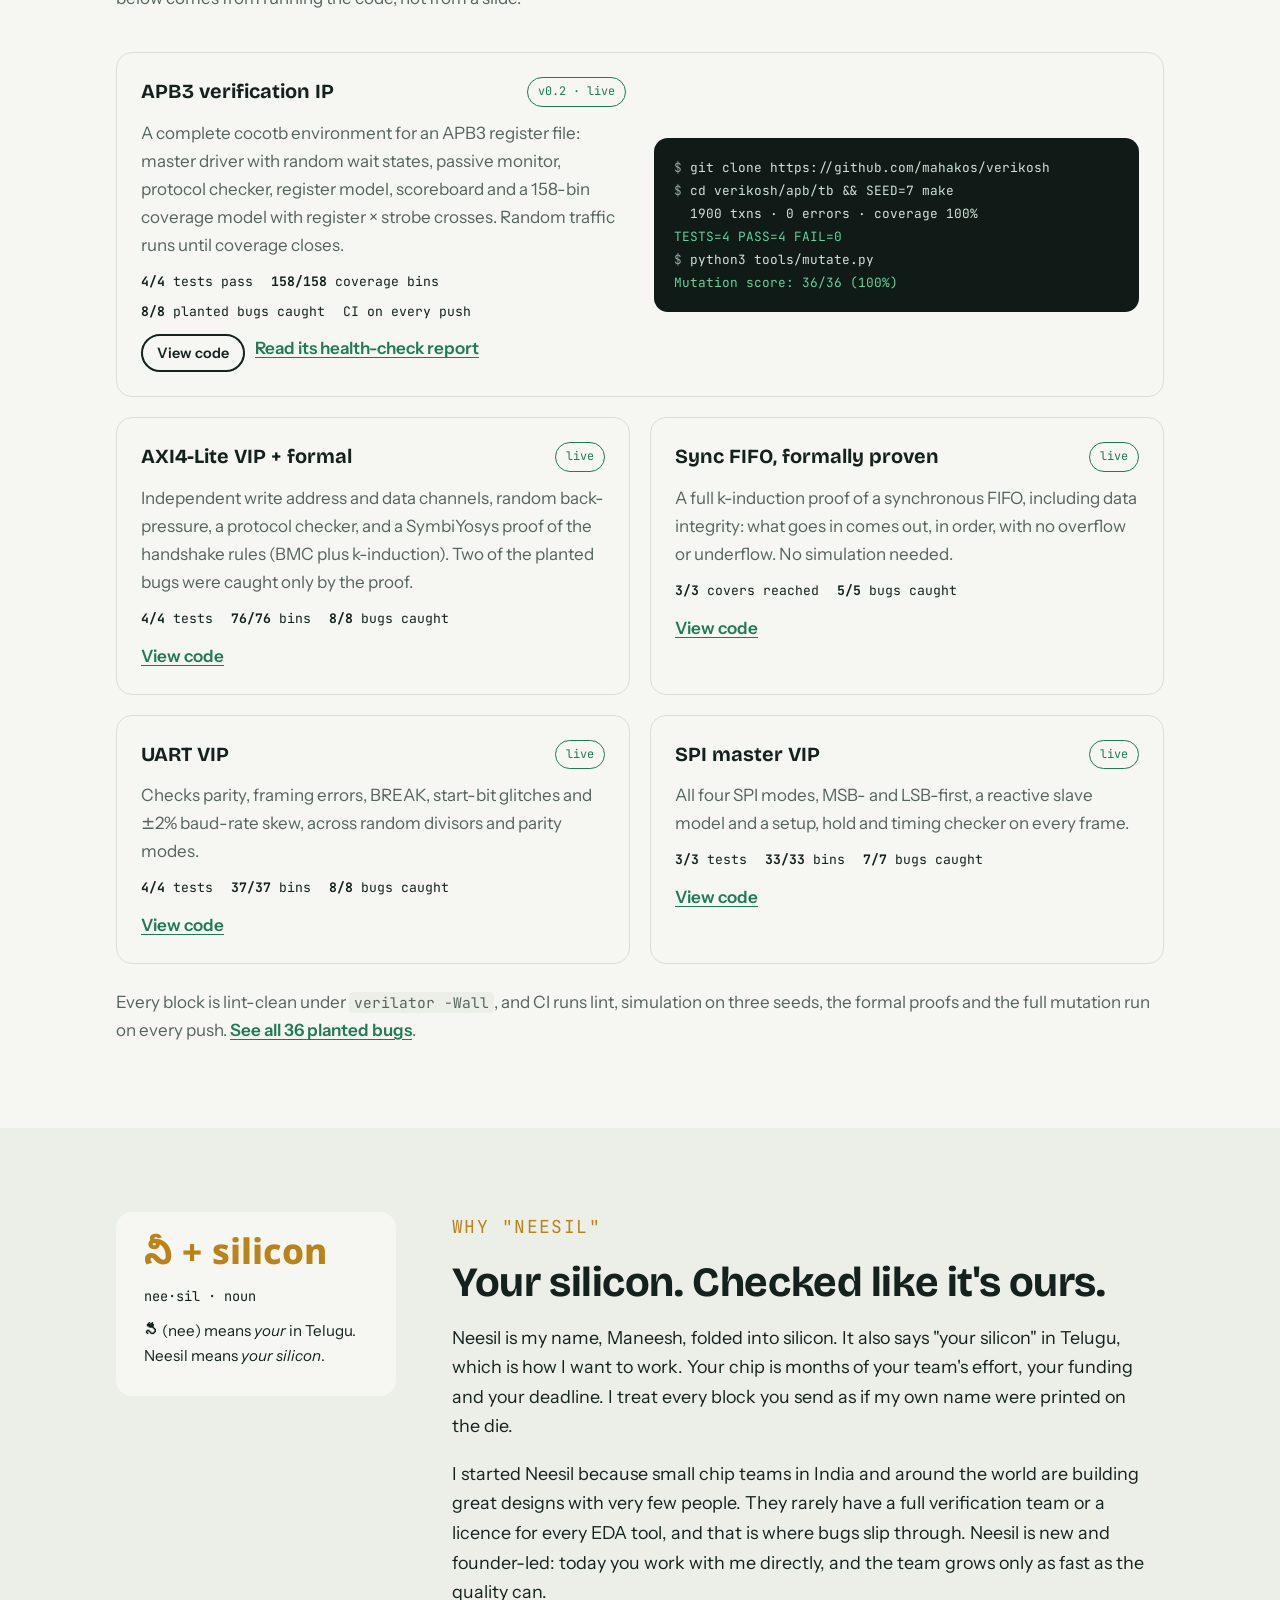
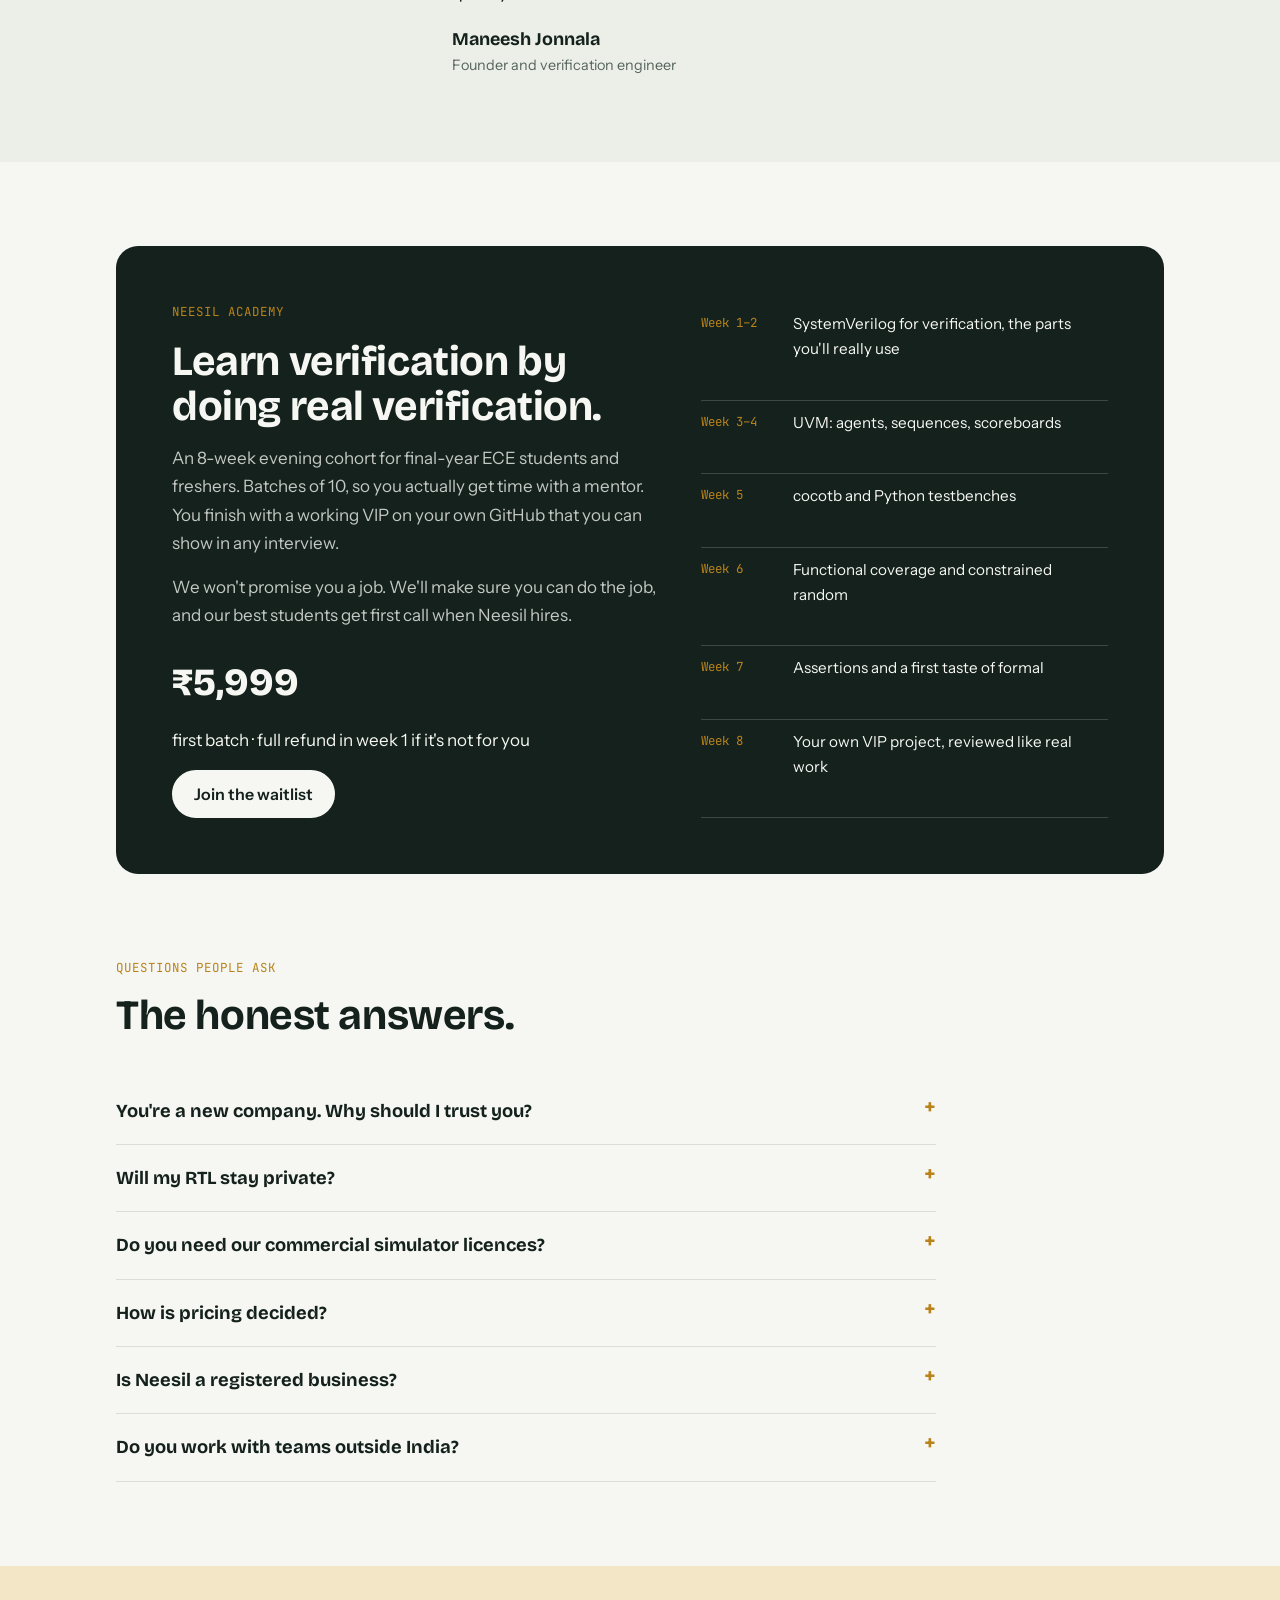
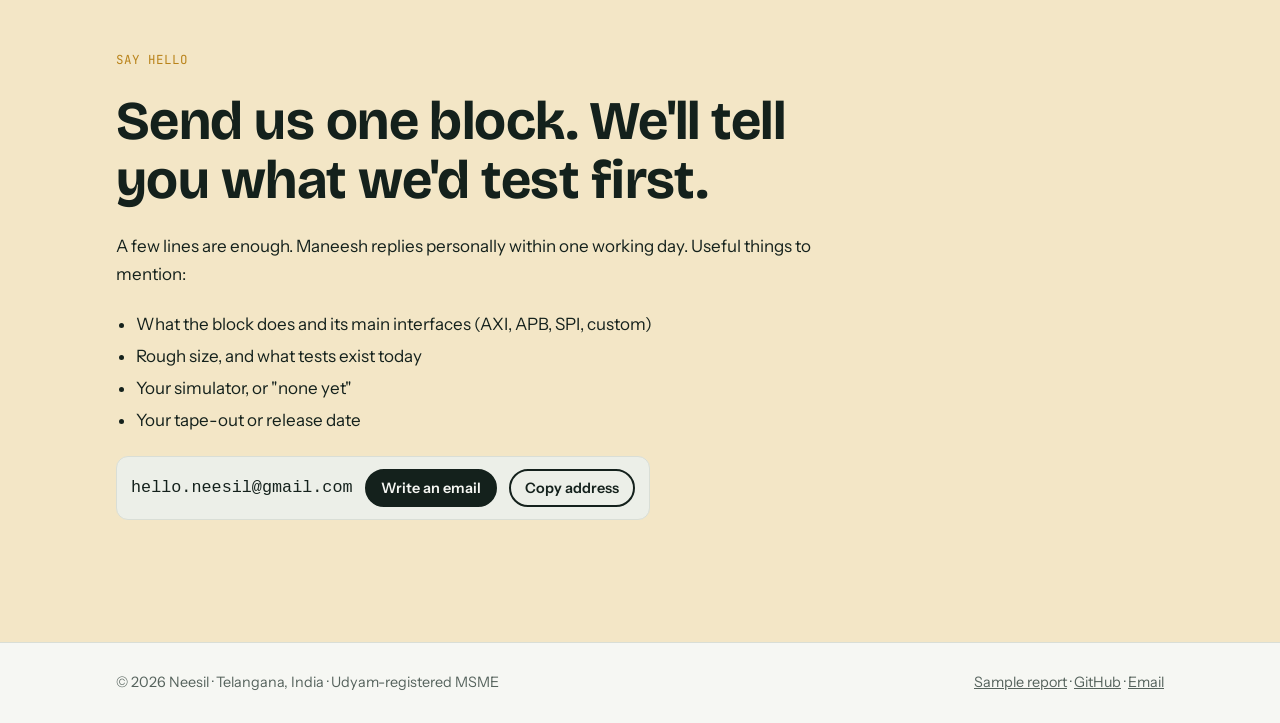
==== commit 7257ec6f: "Add AXI4-Lite, FIFO, UART and SPI projects; mark report gaps fixed in v0.2 Numbers come from the ver" ====
--- a/index.html
+++ b/index.html
@@ -65,7 +65,7 @@
           <div class="ok">✓ bug caught in simulation, not in silicon</div>
         </div>
       </figure>
-      <p class="scope-cap">A real failure from our open APB3 testbench, after we broke one byte-strobe line in the RTL on purpose. <a href="report.html#mutations">How we test our own tests</a>.</p>
+      <p class="scope-cap">A real failure from the first version of our open APB3 testbench, after we broke one byte-strobe line in the RTL on purpose. <a href="report.html#mutations">How we test our own tests</a>.</p>
     </div>
   </div>
 
@@ -149,35 +149,49 @@
     <div class="head">
       <p class="eyebrow">Open work</p>
       <h2>Don't trust us. Run our code.</h2>
-      <p class="lede">Our verification IP is free and public. Clone it, run it and judge the quality before you pay anything. Every number below comes from running the code, not from a slide.</p>
+      <p class="lede">Our verification IP is free and public. Clone it, run it and judge the quality before you pay anything. Five blocks so far, 36 deliberately planted bugs, all 36 caught. Every number below comes from running the code, not from a slide.</p>
     </div>
     <div class="projects" id="projects">
       <article class="proj lead">
         <div style="display:grid;gap:12px">
-          <div class="proj-top"><h3>APB3 verification IP</h3><span class="status live">v0.1 · live</span></div>
-          <p>A complete cocotb environment for an APB3 register file: master driver, passive monitor, register model, scoreboard and a 36-bin functional coverage model. Constrained-random traffic runs until coverage hits 100%.</p>
-          <ul class="stats"><li><b>3/3</b> tests pass</li><li><b>36/36</b> coverage bins</li><li><b>5/5</b> planted bugs caught</li><li>CI on every push</li></ul>
+          <div class="proj-top"><h3>APB3 verification IP</h3><span class="status live">v0.2 · live</span></div>
+          <p>A complete cocotb environment for an APB3 register file: master driver with random wait states, passive monitor, protocol checker, register model, scoreboard and a 158-bin coverage model with register × strobe crosses. Random traffic runs until coverage closes.</p>
+          <ul class="stats"><li><b>4/4</b> tests pass</li><li><b>158/158</b> coverage bins</li><li><b>8/8</b> planted bugs caught</li><li>CI on every push</li></ul>
           <div class="proj-links"><a class="btn ghost small" href="https://github.com/mahakos/verikosh/tree/main/apb">View code</a><a class="textlink" href="report.html">Read its health-check report</a></div>
         </div>
         <pre class="term" aria-label="Terminal output of our APB testbench"><span class="p">$</span> git clone https://github.com/mahakos/verikosh
-<span class="p">$</span> cd verikosh/apb/tb && SEED=1234 make
-  directed_write_read     <span class="g">PASS</span>
-  error_responses         <span class="g">PASS</span>
-  constrained_random      <span class="g">PASS</span>
-  200 txns · 0 errors · coverage 100%
-<span class="g">TESTS=3 PASS=3 FAIL=0</span></pre>
+<span class="p">$</span> cd verikosh/apb/tb && SEED=7 make
+  1900 txns · 0 errors · coverage 100%
+<span class="g">TESTS=4 PASS=4 FAIL=0</span>
+<span class="p">$</span> python3 tools/mutate.py
+<span class="g">Mutation score: 36/36 (100%)</span></pre>
       </article>
       <article class="proj">
-        <div class="proj-top"><h3>SPI, I2C and UART VIP</h3><span class="status">in progress</span></div>
-        <p>The serial interfaces almost every SoC and FPGA board has. Same structure as APB3: driver, monitor, scoreboard, coverage and a reference design to test against.</p>
-        <a class="textlink" href="https://github.com/mahakos/verikosh">Follow the repo</a>
+        <div class="proj-top"><h3>AXI4-Lite VIP + formal</h3><span class="status live">live</span></div>
+        <p>Independent write address and data channels, random back-pressure, a protocol checker, and a SymbiYosys proof of the handshake rules (BMC plus k-induction). Two of the planted bugs were caught only by the proof.</p>
+        <ul class="stats"><li><b>4/4</b> tests</li><li><b>76/76</b> bins</li><li><b>8/8</b> bugs caught</li></ul>
+        <a class="textlink" href="https://github.com/mahakos/verikosh/tree/main/axi4lite">View code</a>
       </article>
       <article class="proj">
-        <div class="proj-top"><h3>AXI4-Lite with formal</h3><span class="status">planned</span></div>
-        <p>Simulation VIP plus SymbiYosys properties that prove the handshake rules, so protocol bugs are caught by proof as well as by random tests.</p>
-        <a class="textlink" href="https://github.com/mahakos/verikosh">Follow the repo</a>
-      </article>
-    </div>
+        <div class="proj-top"><h3>Sync FIFO, formally proven</h3><span class="status live">live</span></div>
+        <p>A full k-induction proof of a synchronous FIFO, including data integrity: what goes in comes out, in order, with no overflow or underflow. No simulation needed.</p>
+        <ul class="stats"><li><b>3/3</b> covers reached</li><li><b>5/5</b> bugs caught</li></ul>
+        <a class="textlink" href="https://github.com/mahakos/verikosh/tree/main/fifo">View code</a>
+      </article>
+      <article class="proj">
+        <div class="proj-top"><h3>UART VIP</h3><span class="status live">live</span></div>
+        <p>Checks parity, framing errors, BREAK, start-bit glitches and ±2% baud-rate skew, across random divisors and parity modes.</p>
+        <ul class="stats"><li><b>4/4</b> tests</li><li><b>37/37</b> bins</li><li><b>8/8</b> bugs caught</li></ul>
+        <a class="textlink" href="https://github.com/mahakos/verikosh/tree/main/uart">View code</a>
+      </article>
+      <article class="proj">
+        <div class="proj-top"><h3>SPI master VIP</h3><span class="status live">live</span></div>
+        <p>All four SPI modes, MSB- and LSB-first, a reactive slave model and a setup, hold and timing checker on every frame.</p>
+        <ul class="stats"><li><b>3/3</b> tests</li><li><b>33/33</b> bins</li><li><b>7/7</b> bugs caught</li></ul>
+        <a class="textlink" href="https://github.com/mahakos/verikosh/tree/main/spi">View code</a>
+      </article>
+    </div>
+    <p style="margin-top:24px;color:var(--muted)">Every block is lint-clean under <code style="font-family:var(--f-mono)">verilator -Wall</code>, and CI runs lint, simulation on three seeds, the formal proofs and the full mutation run on every push. <a class="textlink" href="https://github.com/mahakos/verikosh/blob/main/docs/MUTATION_REPORT.md">See all 36 planted bugs</a>.</p>
   </div>
 </section>
 
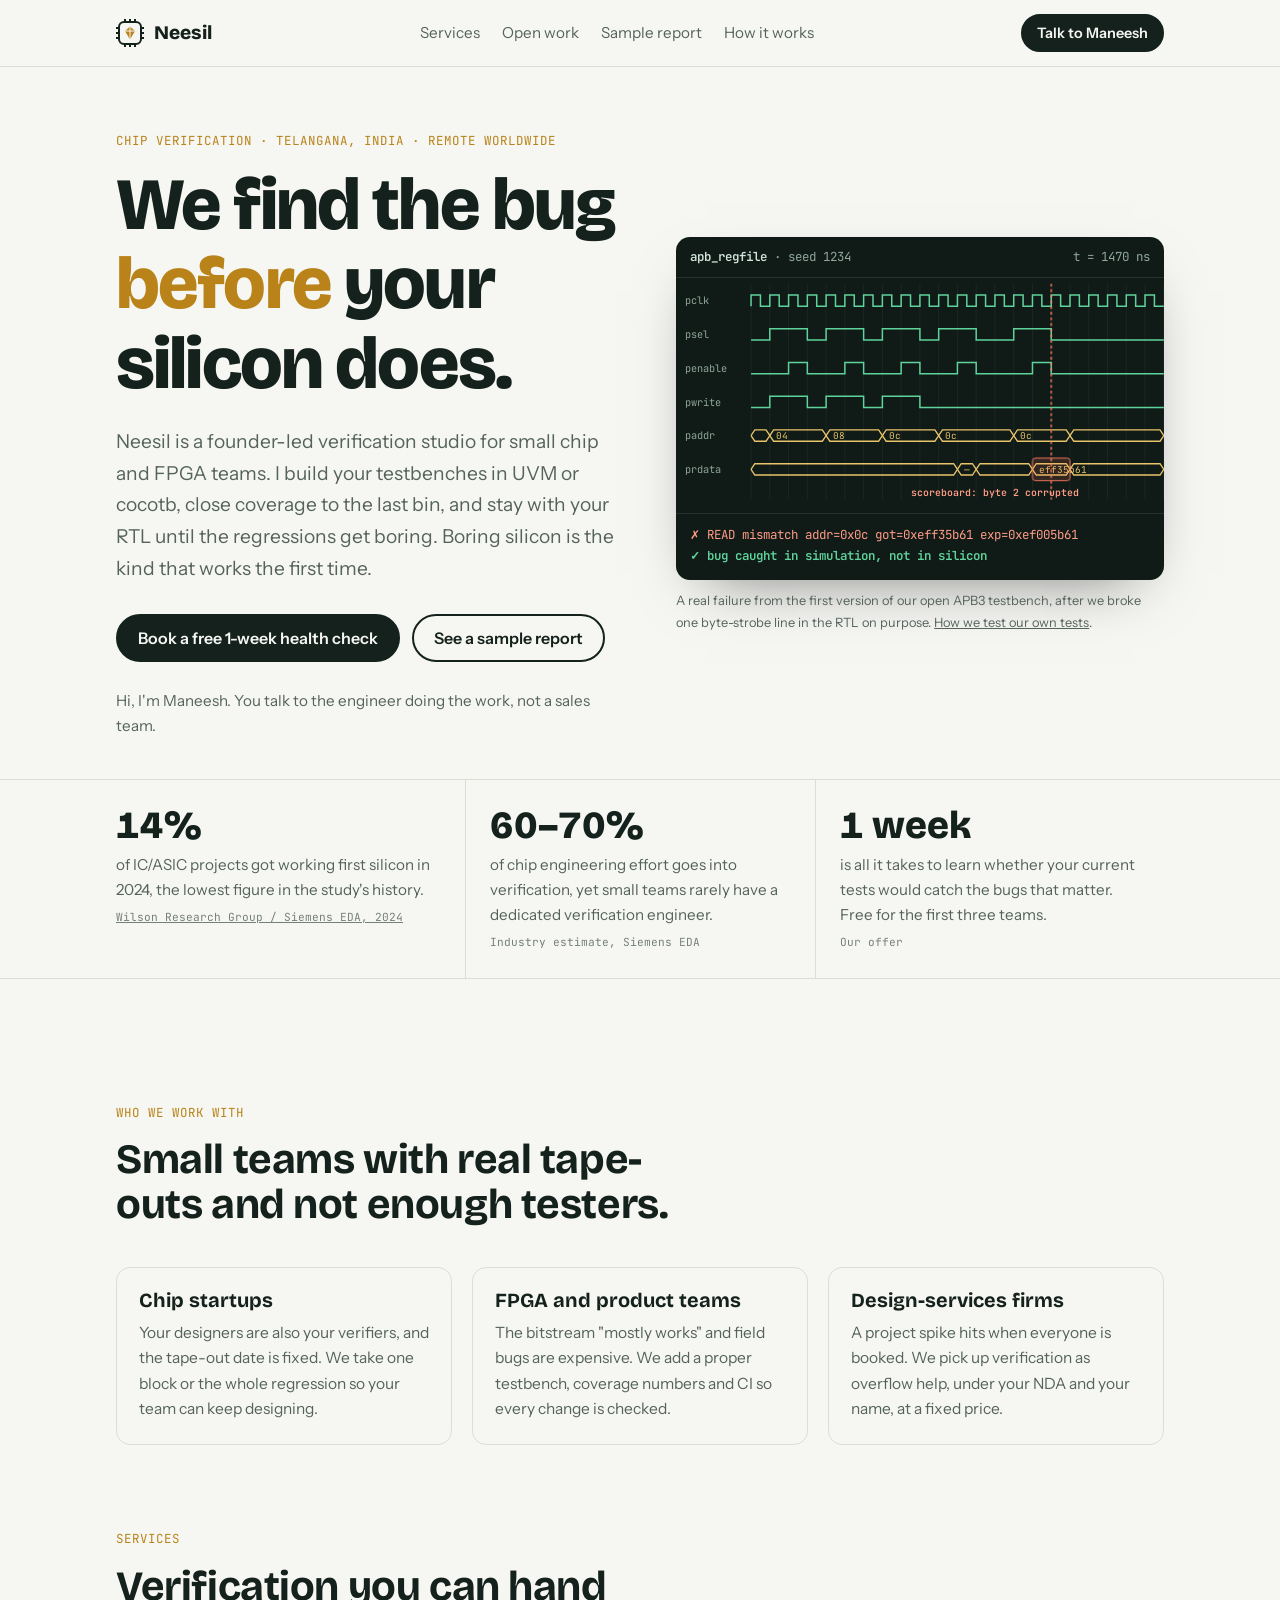
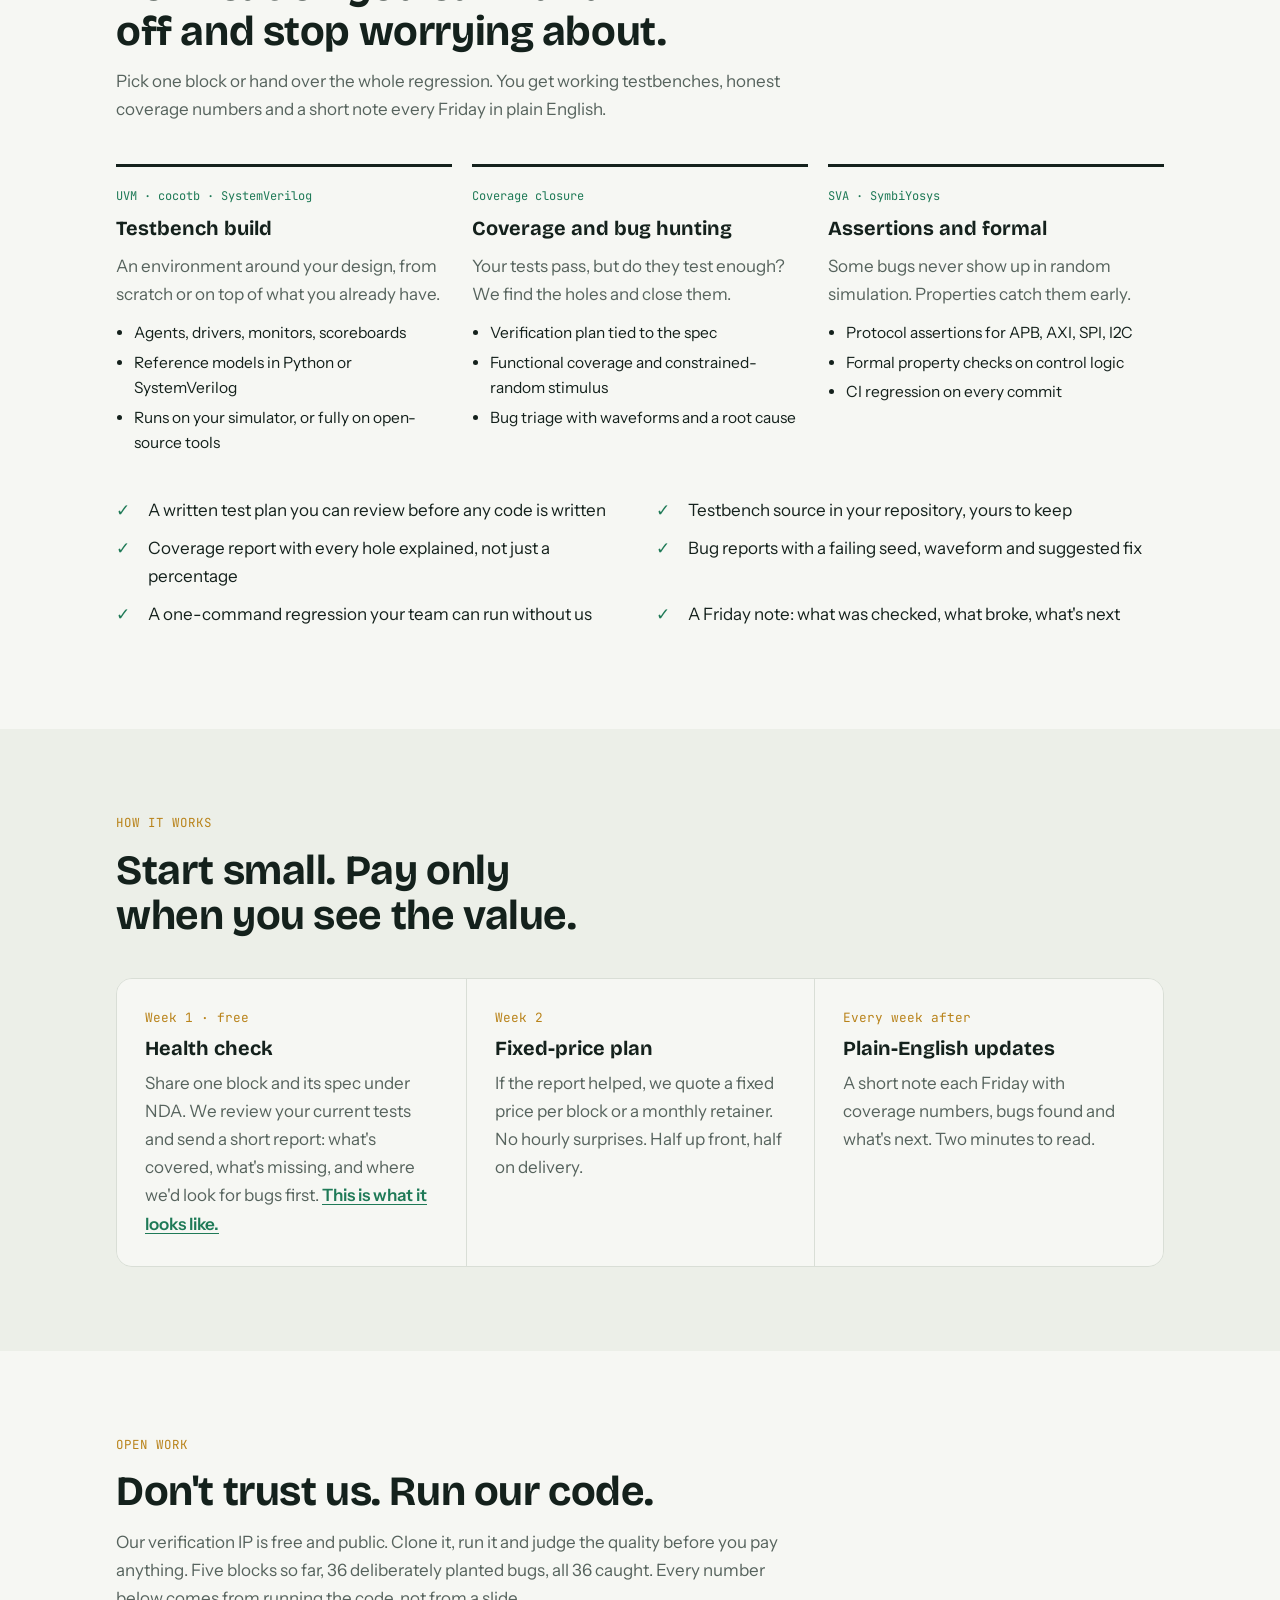
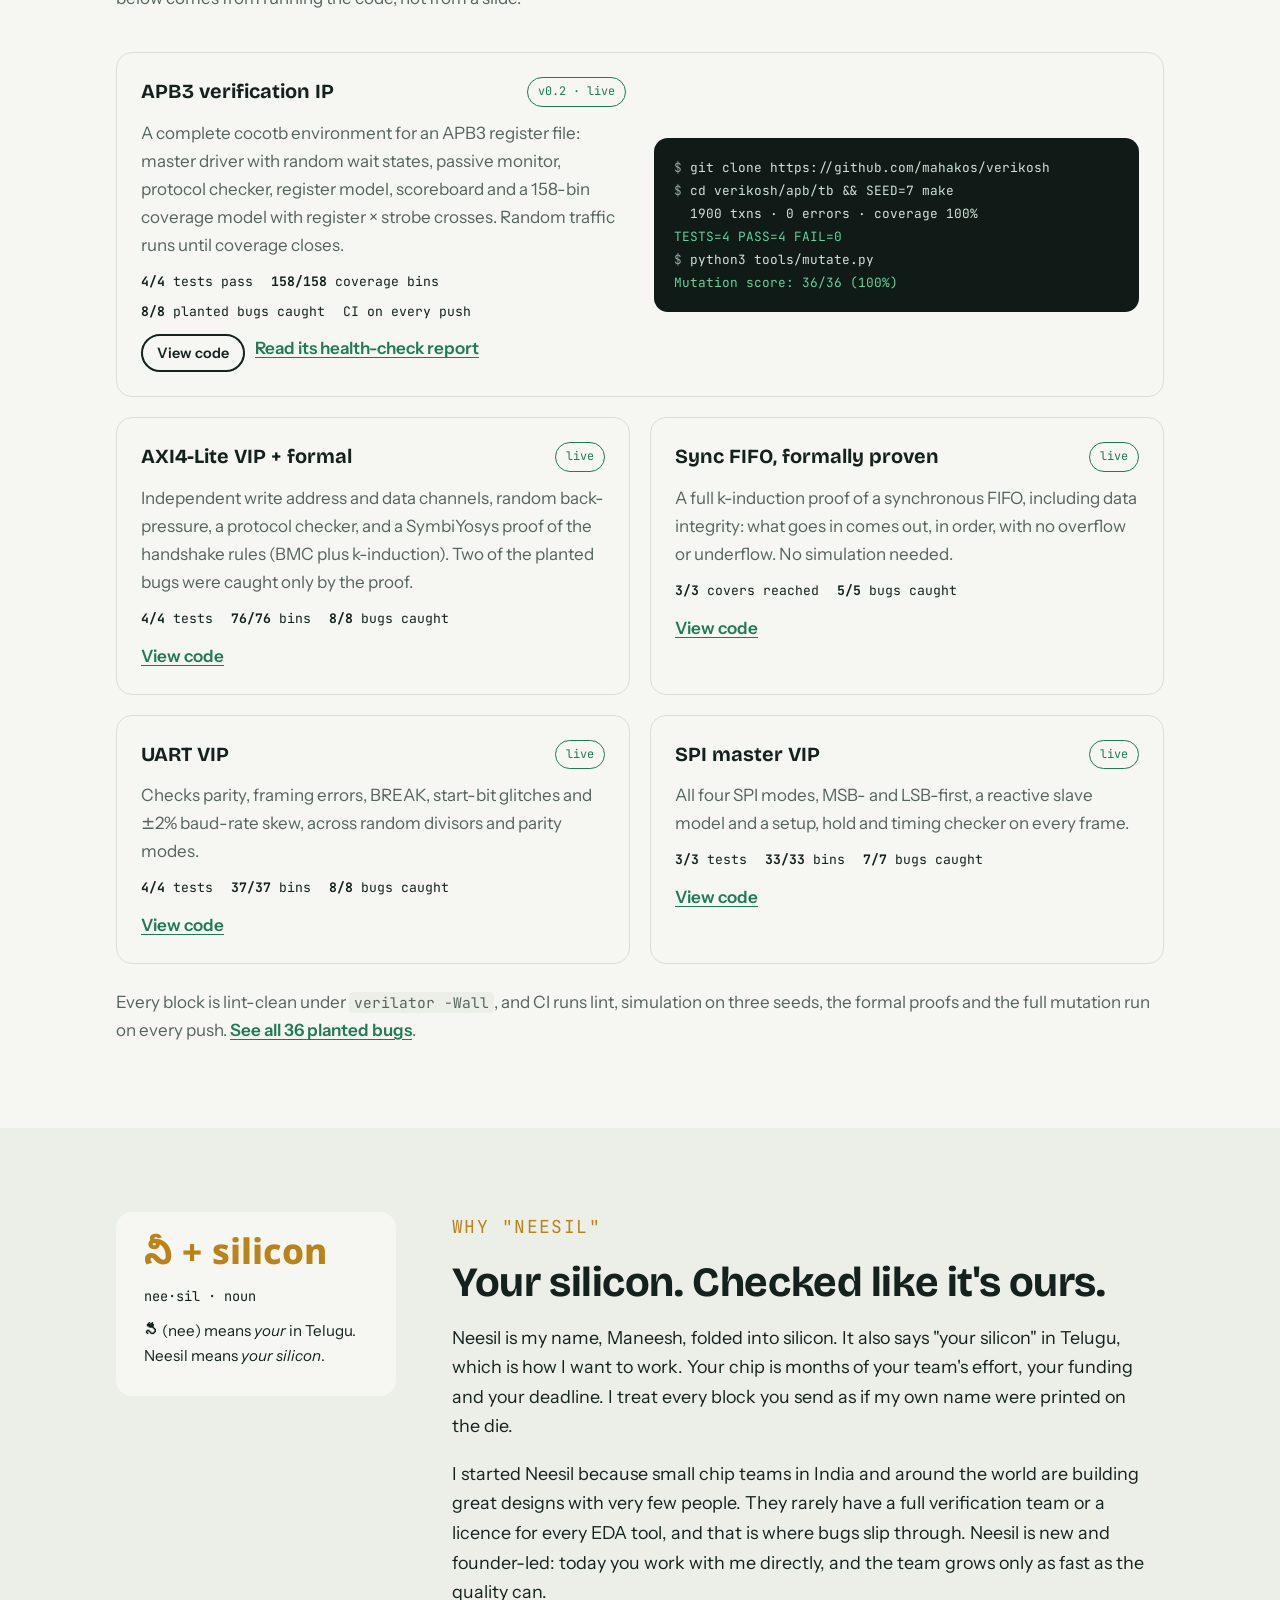
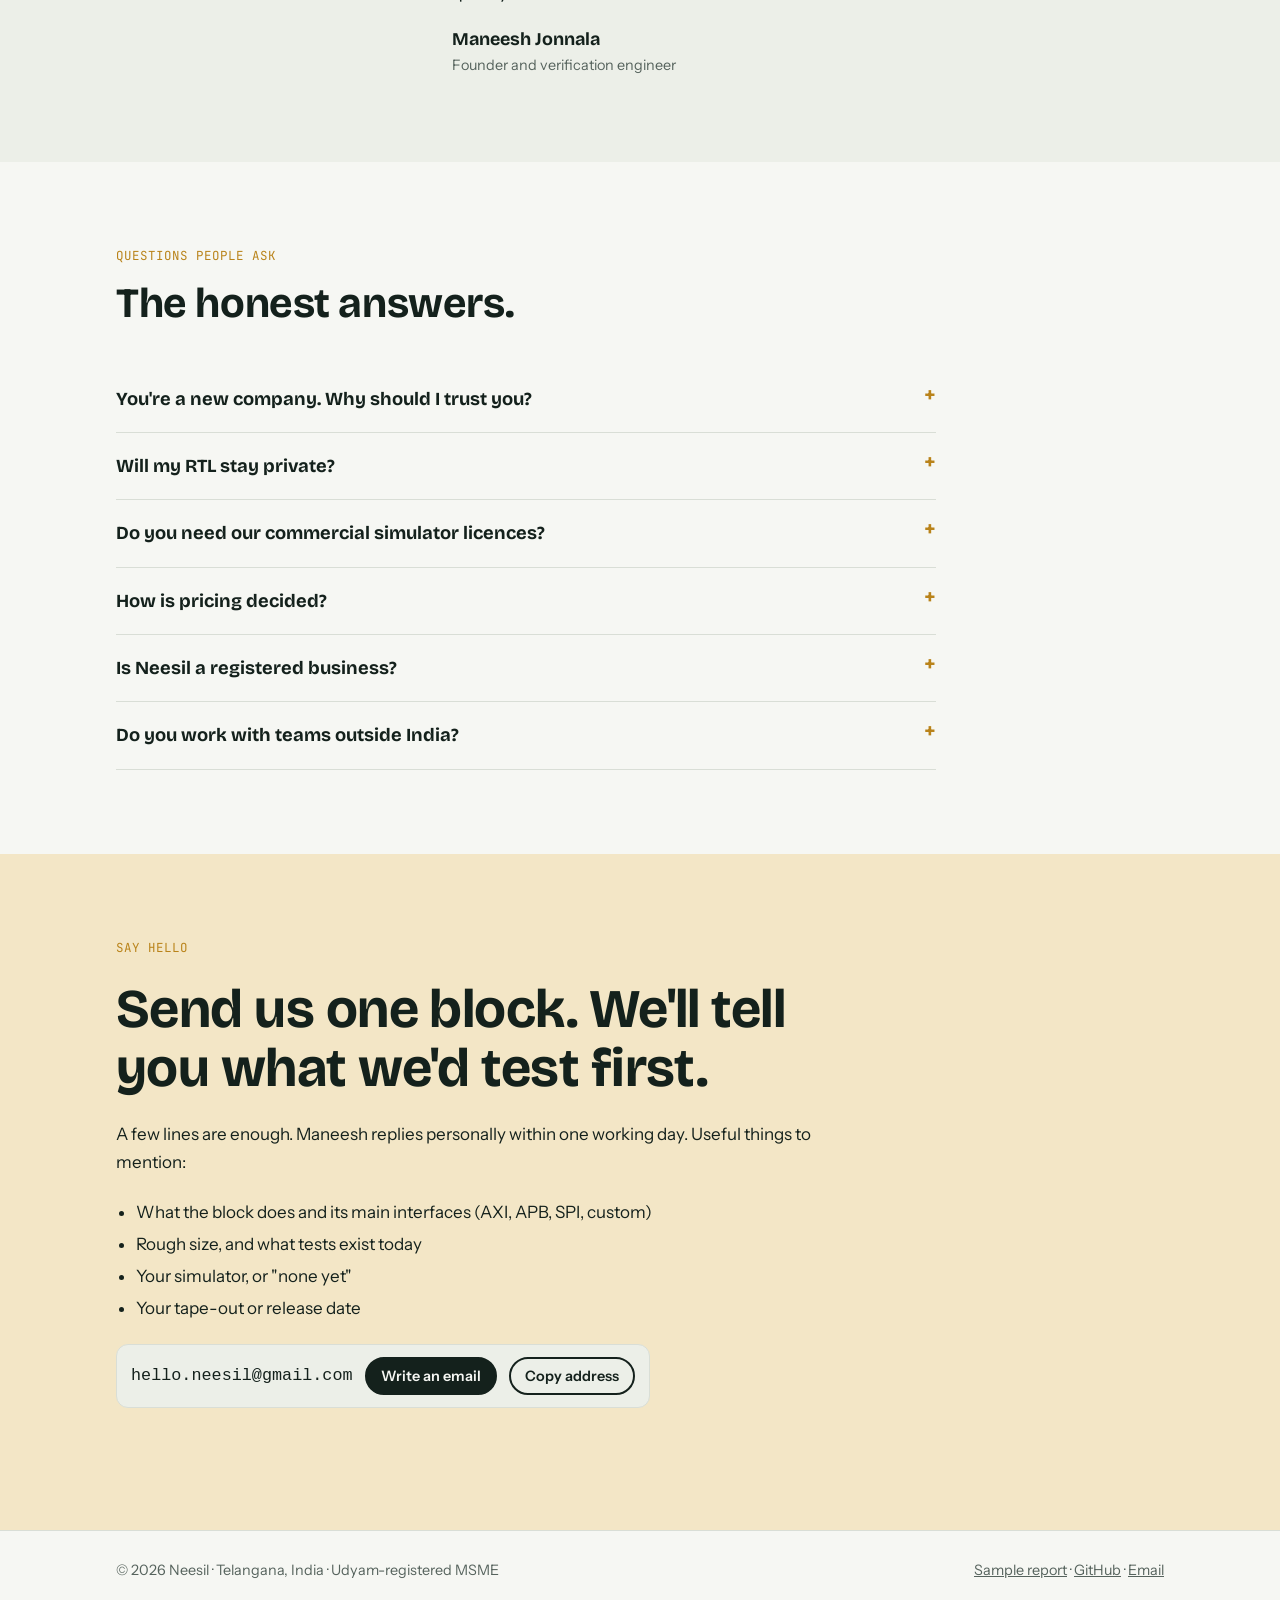
==== commit 49c0f87e: "Remove the Academy training section; Neesil offers verification work only Co-Authored-By: Claude Opu" ====
--- a/index.html
+++ b/index.html
@@ -36,7 +36,7 @@
       <a href="#work">Services</a>
       <a href="#open">Open work</a>
       <a href="report.html">Sample report</a>
-      <a href="#academy">Academy</a>
+      <a href="#how">How it works</a>
     </div>
     <a class="btn primary small" href="#contact">Talk to Maneesh</a>
   </div>
@@ -212,30 +212,7 @@
   </div>
 </section>
 
-<section id="academy">
-  <div class="wrap">
-    <div class="academy">
-      <div class="academy-copy">
-        <p class="eyebrow">Neesil Academy</p>
-        <h2>Learn verification by doing real verification.</h2>
-        <p>An 8-week evening cohort for final-year ECE students and freshers. Batches of 10, so you actually get time with a mentor. You finish with a working VIP on your own GitHub that you can show in any interview.</p>
-        <p>We won't promise you a job. We'll make sure you can do the job, and our best students get first call when Neesil hires.</p>
-        <div class="price"><b>₹5,999</b><span>first batch · full refund in week 1 if it's not for you</span></div>
-        <a class="btn" href="mailto:hello.neesil@gmail.com?subject=Neesil%20Academy%20waitlist">Join the waitlist</a>
-      </div>
-      <div class="weeks" aria-label="Course plan">
-        <div><span>Week 1–2</span>SystemVerilog for verification, the parts you'll really use</div>
-        <div><span>Week 3–4</span>UVM: agents, sequences, scoreboards</div>
-        <div><span>Week 5</span>cocotb and Python testbenches</div>
-        <div><span>Week 6</span>Functional coverage and constrained random</div>
-        <div><span>Week 7</span>Assertions and a first taste of formal</div>
-        <div><span>Week 8</span>Your own VIP project, reviewed like real work</div>
-      </div>
-    </div>
-  </div>
-</section>
-
-<section id="faq" style="padding-top:0">
+<section id="faq">
   <div class="wrap">
     <div class="head"><p class="eyebrow">Questions people ask</p><h2>The honest answers.</h2></div>
     <div class="faq">
--- a/assets/site.css
+++ b/assets/site.css
@@ -140,20 +140,6 @@
 .chip{font-family:var(--f-mono);font-size:.78rem;padding:5px 10px;border-radius:999px;border:1px solid var(--line)}
 .chip.done{border-color:var(--sig);color:var(--sig)}
 
-/* academy */
-.academy{background:var(--ink);color:var(--paper);border-radius:22px;padding:clamp(28px,5vw,56px);display:grid;grid-template-columns:1.2fr 1fr;gap:40px}
-.academy>*{min-width:0}
-@media (max-width:860px){.academy{grid-template-columns:1fr}}
-.academy .eyebrow{color:var(--grain)}
-.academy h2{color:var(--paper)}
-.academy p{color:color-mix(in srgb,var(--paper) 78%,var(--ink))}
-.weeks{display:grid;gap:0;font-size:.95rem}
-.weeks div{display:grid;grid-template-columns:80px 1fr;gap:12px;padding-block:9px;border-bottom:1px solid color-mix(in srgb,var(--paper) 18%,var(--ink))}
-.weeks span{font-family:var(--f-mono);font-size:.78rem;color:var(--grain);padding-top:2px}
-.price{display:flex;align-items:baseline;gap:12px;flex-wrap:wrap;margin-top:6px}
-.price b{font-family:var(--f-display);font-size:2.4rem;font-weight:800;color:var(--paper)}
-.academy .btn{border-color:var(--paper);background:var(--paper);color:var(--ink);justify-self:start}
-.academy-copy{display:grid;gap:16px;align-content:start}
 
 /* faq */
 .faq{display:grid;gap:0;max-width:820px}
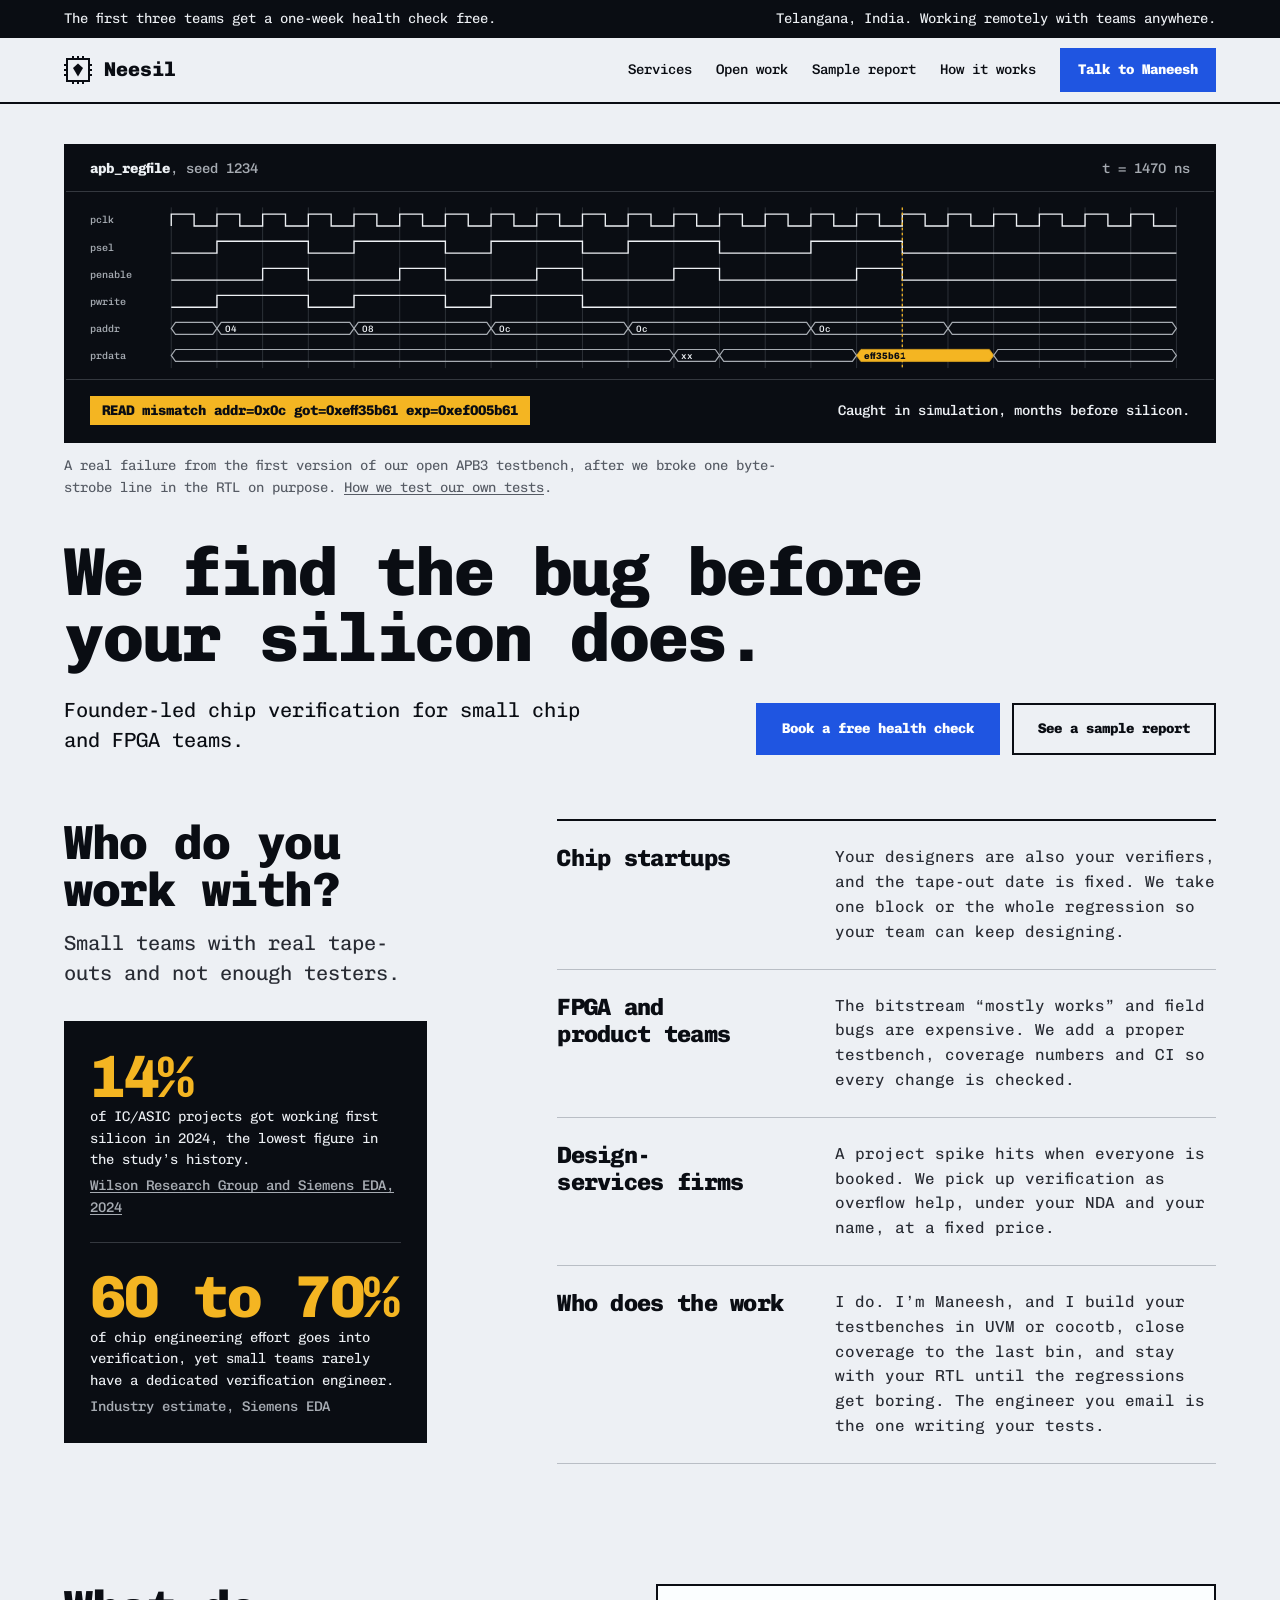
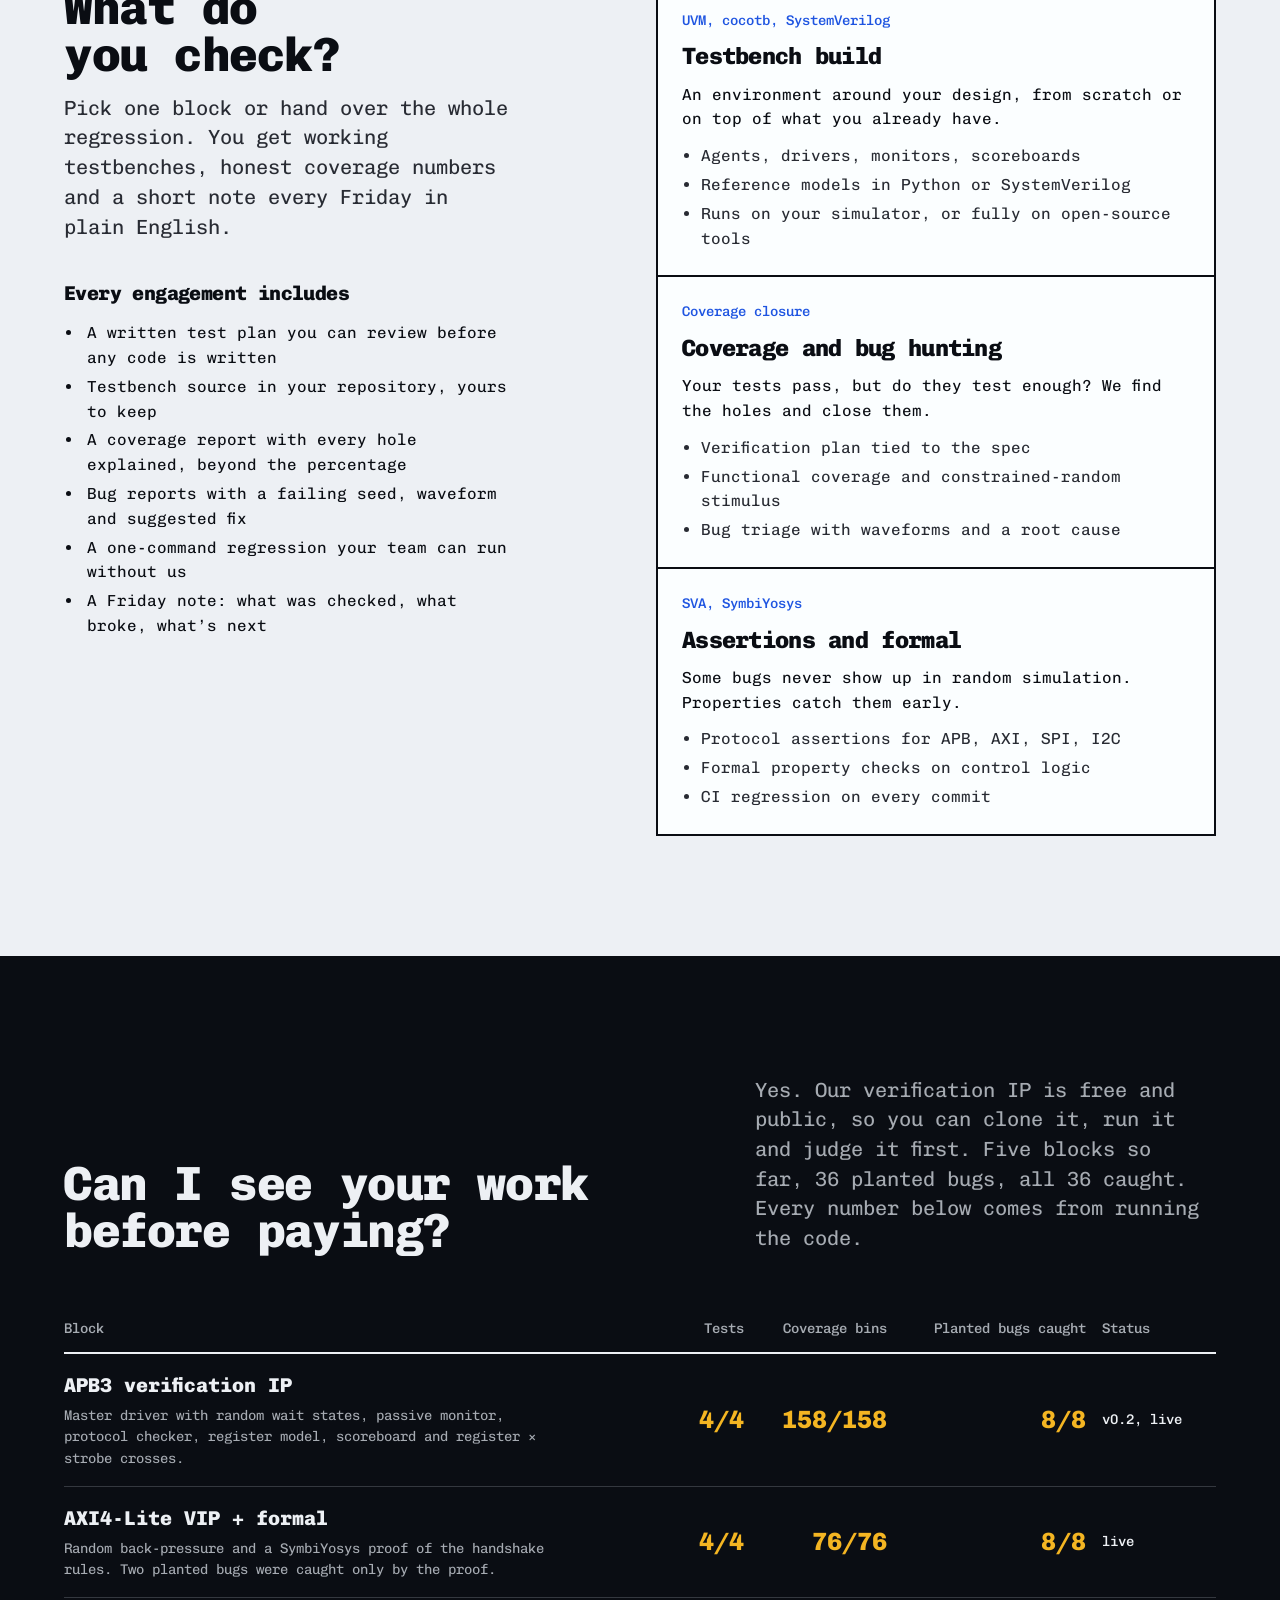
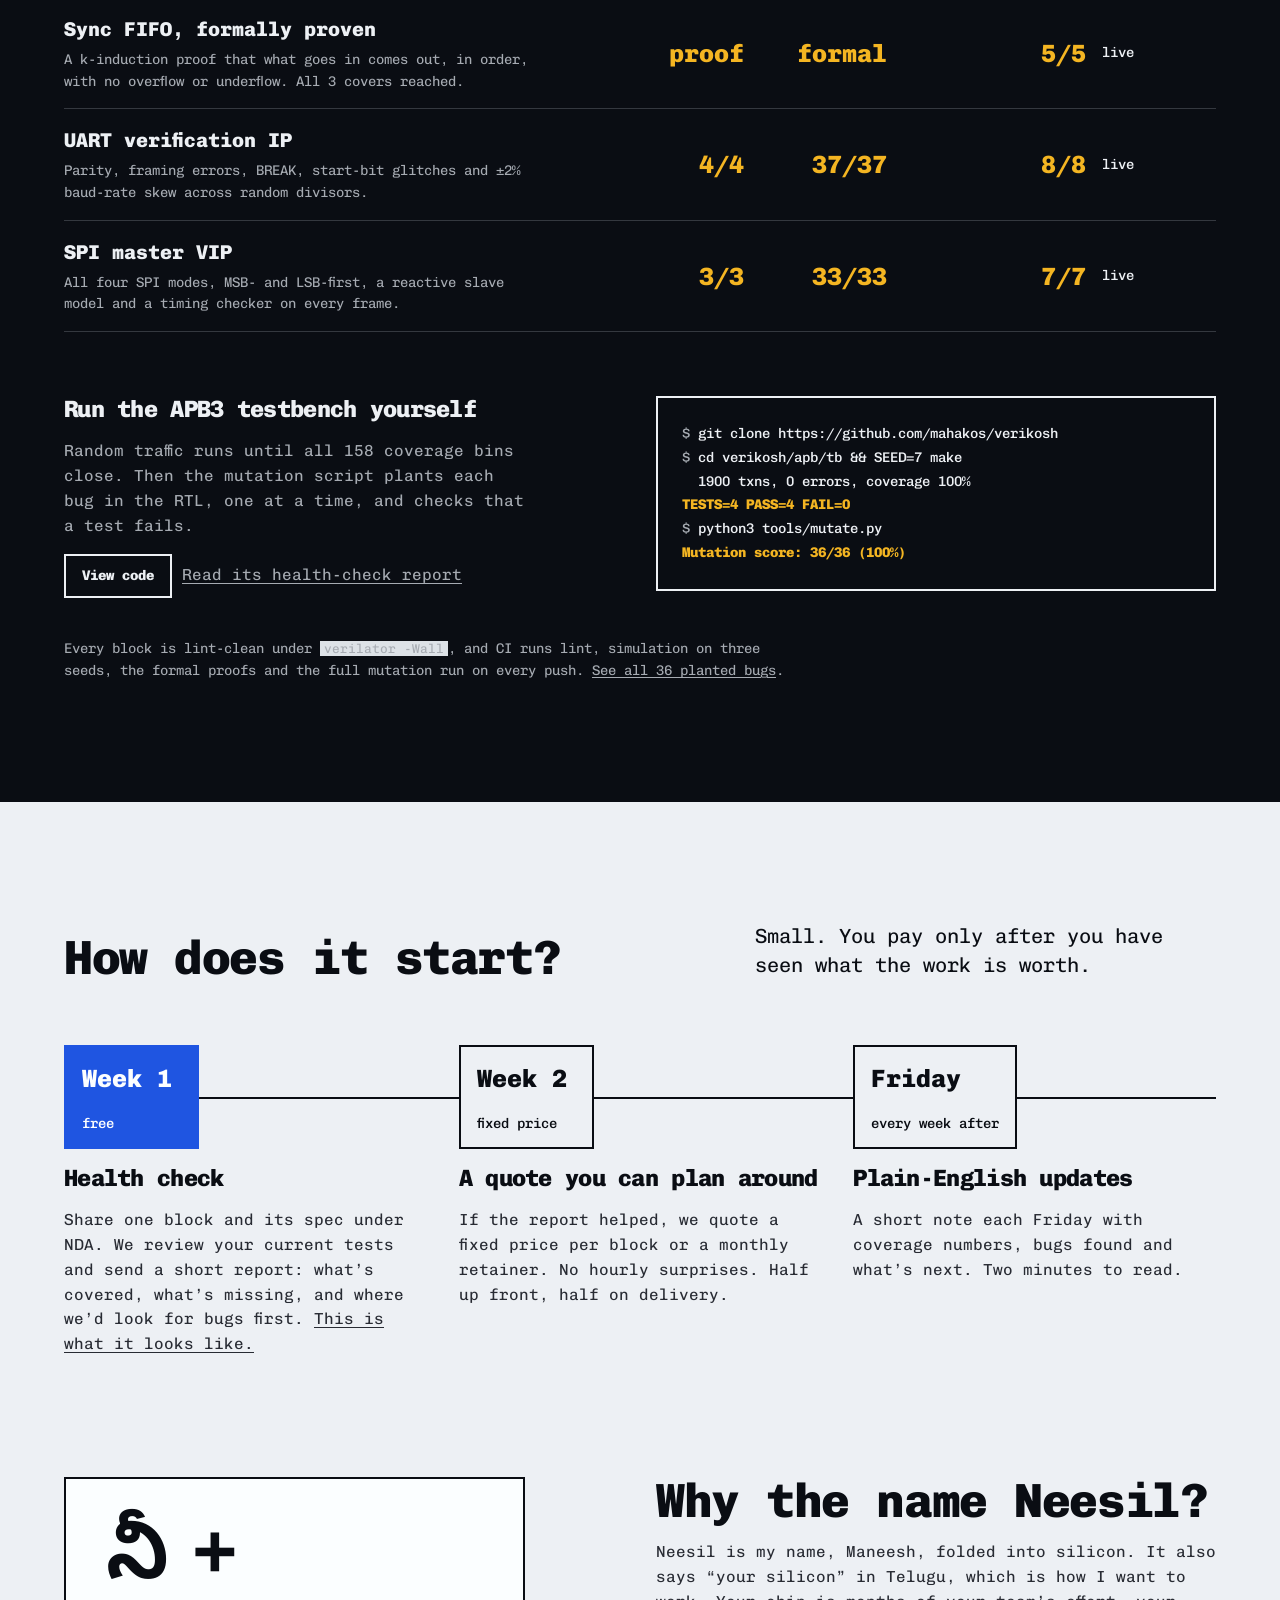
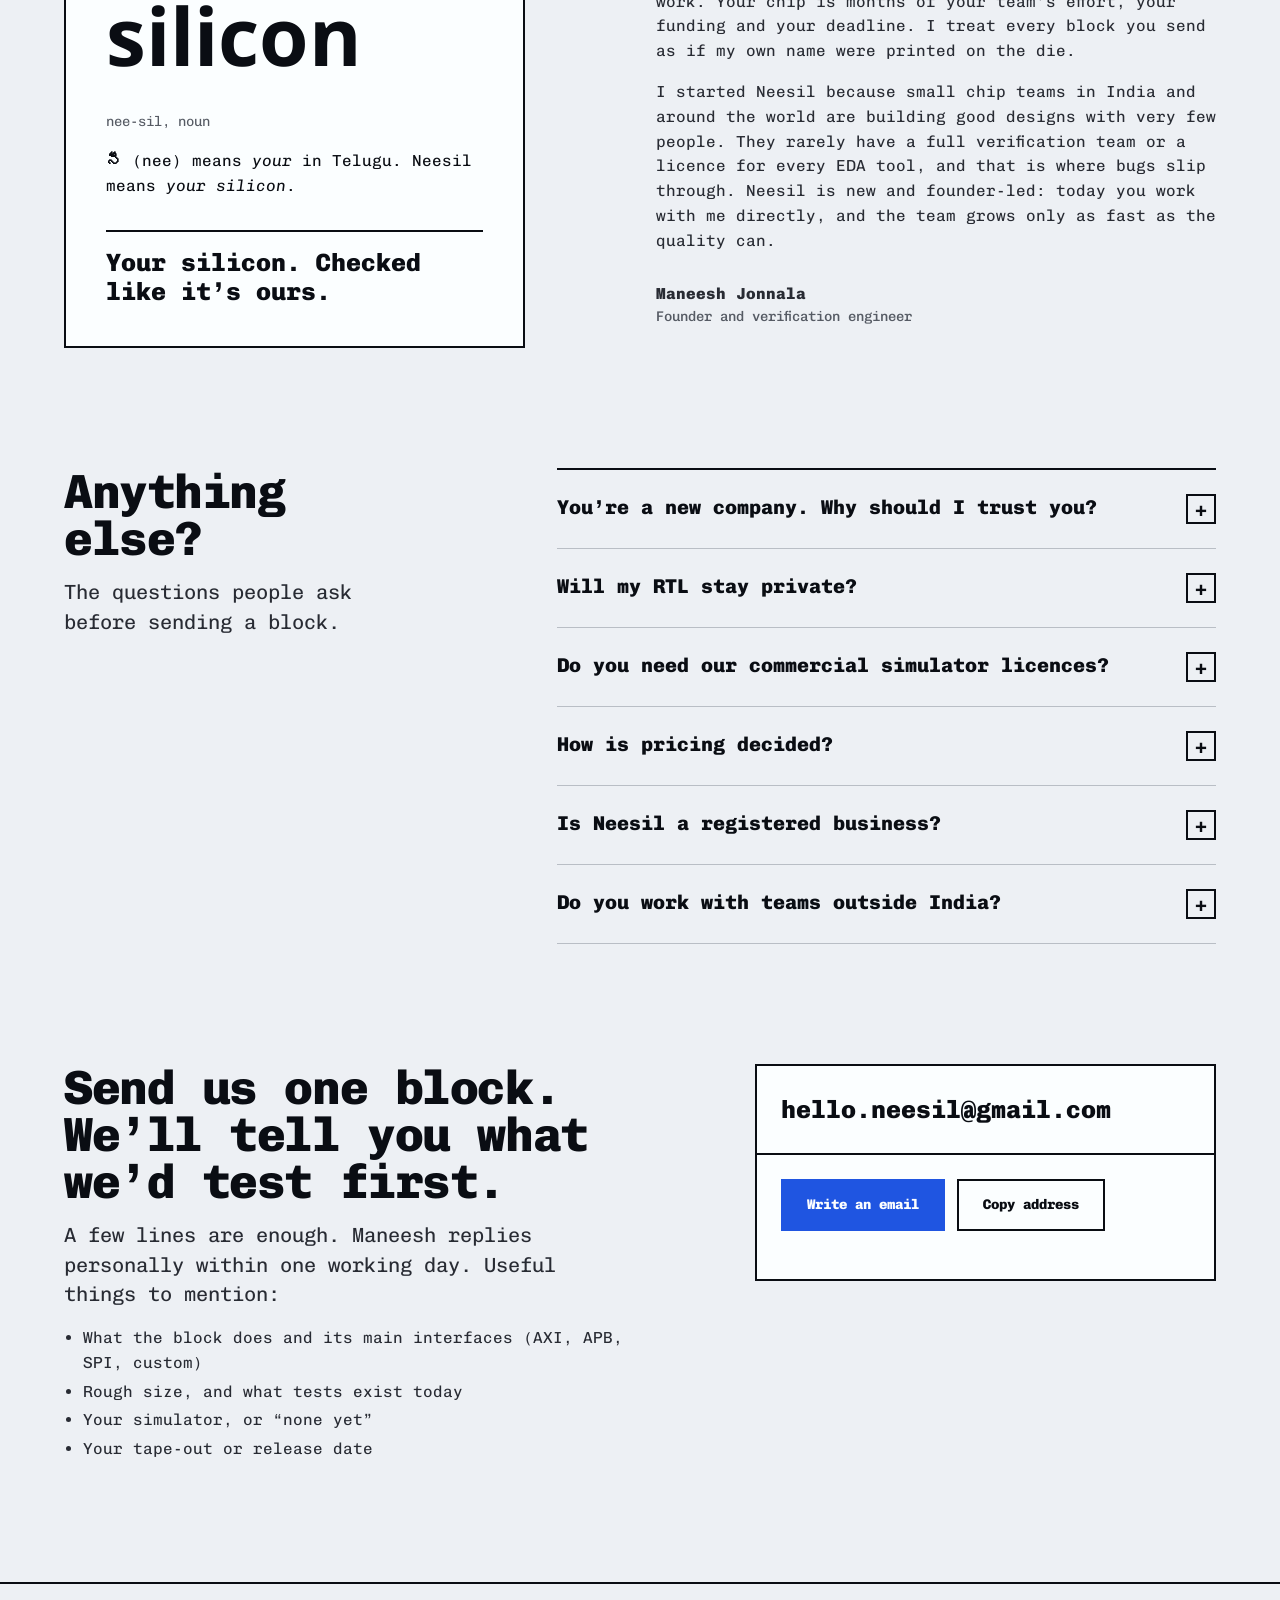
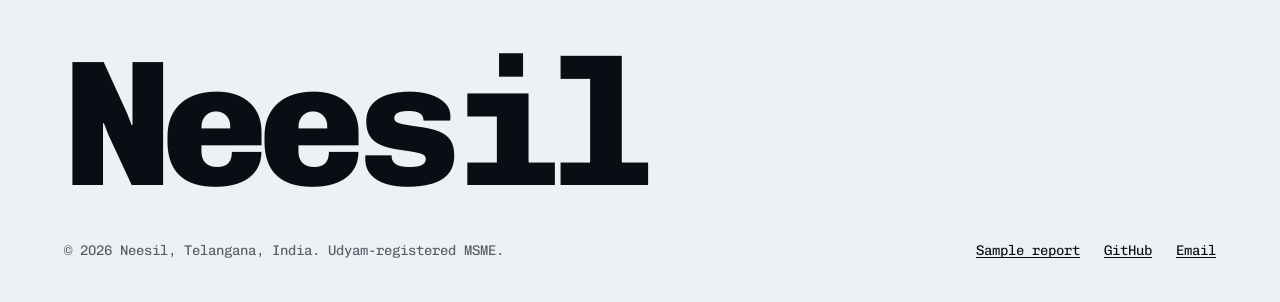
==== commit 64e55d2e: "Redesign the site so it reads as made, not generated Rebuilt index, sample report and 404 on the Hal" ====
--- a/index.html
+++ b/index.html
@@ -13,11 +13,11 @@
 <meta property="og:url" content="https://mahakos.github.io/mahakosh.github.io/">
 <meta property="og:image" content="https://mahakos.github.io/mahakosh.github.io/assets/og.png">
 <meta name="twitter:card" content="summary_large_image">
-<meta name="theme-color" content="#14211C">
+<meta name="theme-color" content="#13161d">
 <link rel="icon" href="assets/favicon.svg" type="image/svg+xml">
 <link rel="preconnect" href="https://fonts.googleapis.com">
 <link rel="preconnect" href="https://fonts.gstatic.com" crossorigin>
-<link rel="stylesheet" href="https://fonts.googleapis.com/css2?family=Bricolage+Grotesque:opsz,wght@12..96,500;12..96,700;12..96,800&family=Instrument+Sans:wght@400;500;600&family=Noto+Sans+Telugu:wght@700&family=JetBrains+Mono:wght@400;600&display=swap">
+<link rel="stylesheet" href="https://fonts.googleapis.com/css2?family=Chivo+Mono:wght@400;500;800&family=Noto+Sans+Telugu:wght@700&display=swap">
 <link rel="stylesheet" href="assets/site.css">
 <script type="application/ld+json">
 {"@context":"https://schema.org","@type":"ProfessionalService","name":"Neesil","url":"https://mahakos.github.io/mahakosh.github.io/","email":"hello.neesil@gmail.com","description":"Chip design verification services: UVM and cocotb testbenches, functional coverage closure, SystemVerilog assertions, formal checks and bug triage.","areaServed":"Worldwide","address":{"@type":"PostalAddress","addressRegion":"Telangana","addressCountry":"IN"},"founder":{"@type":"Person","name":"Maneesh Jonnala"},"sameAs":["https://github.com/mahakos/verikosh"]}
@@ -26,197 +26,194 @@
 <body>
 <a class="skip" href="#main">Skip to content</a>
 
-<nav aria-label="Main">
-  <div class="wrap">
+<div class="notice">
+  <div class="container">
+    <span>The first three teams get a one-week health check free.</span>
+    <span>Telangana, India. Working remotely with teams anywhere.</span>
+  </div>
+</div>
+
+<header class="bar">
+  <div class="container">
     <a class="brand" href="#top" aria-label="Neesil home">
-      <svg width="28" height="28" viewBox="0 0 28 28" aria-hidden="true"><rect x="3" y="3" width="22" height="22" rx="5" fill="none" stroke="var(--ink)" stroke-width="2"/><path d="M14 7.5l5 4.5-5 8.5-5-8.5z" fill="var(--grain)"/><path d="M9 12h10M14 7.5v13" stroke="var(--paper)" stroke-width="1"/><g stroke="var(--ink)" stroke-width="2"><path d="M9 0v3M14 0v3M19 0v3M9 25v3M14 25v3M19 25v3M0 9h3M0 14h3M0 19h3M25 9h3M25 14h3M25 19h3"/></g></svg>
+      <svg width="28" height="28" viewBox="0 0 28 28" aria-hidden="true"><rect x="3" y="3" width="22" height="22" fill="none" stroke="currentColor" stroke-width="2"/><path d="M14 7.5l5 4.5-5 8.5-5-8.5z" fill="currentColor"/><g stroke="currentColor" stroke-width="2"><path d="M9 0v3M14 0v3M19 0v3M9 25v3M14 25v3M19 25v3M0 9h3M0 14h3M0 19h3M25 9h3M25 14h3M25 19h3"/></g></svg>
       Neesil
     </a>
-    <div class="links">
+    <nav aria-label="Main">
       <a href="#work">Services</a>
       <a href="#open">Open work</a>
       <a href="report.html">Sample report</a>
       <a href="#how">How it works</a>
-    </div>
-    <a class="btn primary small" href="#contact">Talk to Maneesh</a>
-  </div>
-</nav>
+      <a class="btn btn--primary btn--small" href="#contact">Talk to Maneesh</a>
+    </nav>
+  </div>
+</header>
 
 <main id="main">
-<header class="hero" id="top">
-  <div class="wrap hero-grid">
-    <div>
-      <p class="eyebrow">Chip verification · Telangana, India · Remote worldwide</p>
-      <h1 style="margin-top:14px">We find the bug <em>before</em> your silicon does.</h1>
-      <p class="lede">Neesil is a founder-led verification studio for small chip and FPGA teams. I build your testbenches in UVM or cocotb, close coverage to the last bin, and stay with your RTL until the regressions get boring. Boring silicon is the kind that works the first time.</p>
-      <div class="cta">
-        <a class="btn primary" href="#contact">Book a free 1-week health check</a>
-        <a class="btn ghost" href="report.html">See a sample report</a>
-      </div>
-      <p class="hello">Hi, I'm Maneesh. You talk to the engineer doing the work, not a sales team.</p>
-    </div>
-
-    <div>
-      <figure class="scope" style="margin:0" aria-label="Waveform from our APB3 testbench, where the scoreboard catches a byte-strobe bug">
-        <div class="scope-bar"><span><b>apb_regfile</b> · seed 1234</span><span>t = 1470 ns</span></div>
-        <div class="scope-body"><svg id="wave" viewBox="0 0 520 250" role="img" aria-hidden="true"></svg></div>
-        <div class="scope-log pop">
-          <div class="err">✗ READ mismatch addr=0x0c got=0xeff35b61 exp=0xef005b61</div>
-          <div class="ok">✓ bug caught in simulation, not in silicon</div>
+<section class="hero" id="top">
+  <div class="container">
+    <figure class="scope" aria-label="Waveform from our APB3 testbench, where the scoreboard catches a byte-strobe bug">
+      <div class="scope-head"><span><b>apb_regfile</b>, seed 1234</span><span>t = 1470 ns</span></div>
+      <div class="scope-body"><svg id="wave" viewBox="0 0 1300 206" role="img" aria-hidden="true"></svg></div>
+      <div class="scope-log">
+        <span class="err">READ mismatch addr=0x0c got=0xeff35b61 exp=0xef005b61</span>
+        <span class="ok">Caught in simulation, months before silicon.</span>
+      </div>
+    </figure>
+    <p class="scope-cap">A real failure from the first version of our open APB3 testbench, after we broke one byte-strobe line in the RTL on purpose. <a href="report.html#mutations">How we test our own tests</a>.</p>
+
+    <div class="grid ledge">
+      <h1>We find the bug before your silicon does.</h1>
+      <p class="lead">Founder-led chip verification for small chip and FPGA teams.</p>
+      <div class="actions">
+        <a class="btn btn--primary" href="#contact">Book a free health check</a>
+        <a class="btn" href="report.html">See a sample report</a>
+      </div>
+    </div>
+  </div>
+</section>
+
+<section class="who" id="for">
+  <div class="container grid">
+    <div class="head">
+      <h2>Who do you work with?</h2>
+      <p class="lead">Small teams with real tape-outs and not enough testers.</p>
+      <div class="plate">
+        <div class="fig">
+          <span class="figure">14%</span>
+          <p>of IC/ASIC projects got working first silicon in 2024, the lowest figure in the study’s history.</p>
+          <small><a href="https://verificationacademy.com/topics/planning-measurement-and-analysis/wrg-industry-data-and-trends/2024-siemens-eda-and-wilson-research-group-ic-asic-functional-verification-trend-report/">Wilson Research Group and Siemens EDA, 2024</a></small>
         </div>
-      </figure>
-      <p class="scope-cap">A real failure from the first version of our open APB3 testbench, after we broke one byte-strobe line in the RTL on purpose. <a href="report.html#mutations">How we test our own tests</a>.</p>
-    </div>
-  </div>
-
-  <div class="facts">
-    <div class="wrap">
-      <div class="fact"><b>14%</b><span>of IC/ASIC projects got working first silicon in 2024, the lowest figure in the study's history.</span><small><a href="https://verificationacademy.com/topics/planning-measurement-and-analysis/wrg-industry-data-and-trends/2024-siemens-eda-and-wilson-research-group-ic-asic-functional-verification-trend-report/">Wilson Research Group / Siemens EDA, 2024</a></small></div>
-      <div class="fact"><b>60–70%</b><span>of chip engineering effort goes into verification, yet small teams rarely have a dedicated verification engineer.</span><small>Industry estimate, Siemens EDA</small></div>
-      <div class="fact"><b>1 week</b><span>is all it takes to learn whether your current tests would catch the bugs that matter. Free for the first three teams.</span><small>Our offer</small></div>
-    </div>
-  </div>
-</header>
-
-<section id="for" style="padding-bottom:0">
-  <div class="wrap">
-    <div class="head">
-      <p class="eyebrow">Who we work with</p>
-      <h2>Small teams with real tape-outs and not enough testers.</h2>
-    </div>
-    <div class="for">
-      <div><h3>Chip startups</h3><p>Your designers are also your verifiers, and the tape-out date is fixed. We take one block or the whole regression so your team can keep designing.</p></div>
-      <div><h3>FPGA and product teams</h3><p>The bitstream "mostly works" and field bugs are expensive. We add a proper testbench, coverage numbers and CI so every change is checked.</p></div>
-      <div><h3>Design-services firms</h3><p>A project spike hits when everyone is booked. We pick up verification as overflow help, under your NDA and your name, at a fixed price.</p></div>
-    </div>
-  </div>
-</section>
-
-<section id="work">
-  <div class="wrap">
-    <div class="head">
-      <p class="eyebrow">Services</p>
-      <h2>Verification you can hand off and stop worrying about.</h2>
-      <p class="lede">Pick one block or hand over the whole regression. You get working testbenches, honest coverage numbers and a short note every Friday in plain English.</p>
-    </div>
-    <div class="services">
+        <div class="fig">
+          <span class="figure">60 to 70%</span>
+          <p>of chip engineering effort goes into verification, yet small teams rarely have a dedicated verification engineer.</p>
+          <small>Industry estimate, Siemens EDA</small>
+        </div>
+      </div>
+    </div>
+    <ul class="rows">
+      <li><h3>Chip startups</h3><p>Your designers are also your verifiers, and the tape-out date is fixed. We take one block or the whole regression so your team can keep designing.</p></li>
+      <li><h3>FPGA and product teams</h3><p>The bitstream “mostly works” and field bugs are expensive. We add a proper testbench, coverage numbers and CI so every change is checked.</p></li>
+      <li><h3>Design-services firms</h3><p>A project spike hits when everyone is booked. We pick up verification as overflow help, under your NDA and your name, at a fixed price.</p></li>
+      <li><h3>Who does the work</h3><p>I do. I’m Maneesh, and I build your testbenches in UVM or cocotb, close coverage to the last bin, and stay with your RTL until the regressions get boring. The engineer you email is the one writing your tests.</p></li>
+    </ul>
+  </div>
+</section>
+
+<section class="work" id="work">
+  <div class="container grid">
+    <div class="head">
+      <h2>What do you check?</h2>
+      <p class="lead">Pick one block or hand over the whole regression. You get working testbenches, honest coverage numbers and a short note every Friday in plain English.</p>
+      <h3 class="gets-title">Every engagement includes</h3>
+      <ul class="gets">
+        <li>A written test plan you can review before any code is written</li>
+        <li>Testbench source in your repository, yours to keep</li>
+        <li>A coverage report with every hole explained, beyond the percentage</li>
+        <li>Bug reports with a failing seed, waveform and suggested fix</li>
+        <li>A one-command regression your team can run without us</li>
+        <li>A Friday note: what was checked, what broke, what’s next</li>
+      </ul>
+    </div>
+    <div class="svc-list">
       <article class="svc">
-        <span class="tag">UVM · cocotb · SystemVerilog</span>
+        <span class="tools">UVM, cocotb, SystemVerilog</span>
         <h3>Testbench build</h3>
         <p>An environment around your design, from scratch or on top of what you already have.</p>
         <ul><li>Agents, drivers, monitors, scoreboards</li><li>Reference models in Python or SystemVerilog</li><li>Runs on your simulator, or fully on open-source tools</li></ul>
       </article>
       <article class="svc">
-        <span class="tag">Coverage closure</span>
+        <span class="tools">Coverage closure</span>
         <h3>Coverage and bug hunting</h3>
         <p>Your tests pass, but do they test enough? We find the holes and close them.</p>
         <ul><li>Verification plan tied to the spec</li><li>Functional coverage and constrained-random stimulus</li><li>Bug triage with waveforms and a root cause</li></ul>
       </article>
       <article class="svc">
-        <span class="tag">SVA · SymbiYosys</span>
+        <span class="tools">SVA, SymbiYosys</span>
         <h3>Assertions and formal</h3>
         <p>Some bugs never show up in random simulation. Properties catch them early.</p>
         <ul><li>Protocol assertions for APB, AXI, SPI, I2C</li><li>Formal property checks on control logic</li><li>CI regression on every commit</li></ul>
       </article>
     </div>
-    <ul class="gets" aria-label="What every engagement includes">
-      <li>A written test plan you can review before any code is written</li>
-      <li>Testbench source in your repository, yours to keep</li>
-      <li>Coverage report with every hole explained, not just a percentage</li>
-      <li>Bug reports with a failing seed, waveform and suggested fix</li>
-      <li>A one-command regression your team can run without us</li>
-      <li>A Friday note: what was checked, what broke, what's next</li>
-    </ul>
-  </div>
-</section>
-
-<section id="how" style="background:var(--panel)">
-  <div class="wrap">
-    <div class="head">
-      <p class="eyebrow">How it works</p>
-      <h2>Start small. Pay only when you see the value.</h2>
-    </div>
-    <div class="steps">
-      <div class="step" style="background:var(--paper)"><span class="when">Week 1 · free</span><h3>Health check</h3><p>Share one block and its spec under NDA. We review your current tests and send a short report: what's covered, what's missing, and where we'd look for bugs first. <a class="textlink" href="report.html">This is what it looks like.</a></p></div>
-      <div class="step" style="background:var(--paper)"><span class="when">Week 2</span><h3>Fixed-price plan</h3><p>If the report helped, we quote a fixed price per block or a monthly retainer. No hourly surprises. Half up front, half on delivery.</p></div>
-      <div class="step" style="background:var(--paper)"><span class="when">Every week after</span><h3>Plain-English updates</h3><p>A short note each Friday with coverage numbers, bugs found and what's next. Two minutes to read.</p></div>
-    </div>
-  </div>
-</section>
-
-<section id="open">
-  <div class="wrap">
-    <div class="head">
-      <p class="eyebrow">Open work</p>
-      <h2>Don't trust us. Run our code.</h2>
-      <p class="lede">Our verification IP is free and public. Clone it, run it and judge the quality before you pay anything. Five blocks so far, 36 deliberately planted bugs, all 36 caught. Every number below comes from running the code, not from a slide.</p>
-    </div>
-    <div class="projects" id="projects">
-      <article class="proj lead">
-        <div style="display:grid;gap:12px">
-          <div class="proj-top"><h3>APB3 verification IP</h3><span class="status live">v0.2 · live</span></div>
-          <p>A complete cocotb environment for an APB3 register file: master driver with random wait states, passive monitor, protocol checker, register model, scoreboard and a 158-bin coverage model with register × strobe crosses. Random traffic runs until coverage closes.</p>
-          <ul class="stats"><li><b>4/4</b> tests pass</li><li><b>158/158</b> coverage bins</li><li><b>8/8</b> planted bugs caught</li><li>CI on every push</li></ul>
-          <div class="proj-links"><a class="btn ghost small" href="https://github.com/mahakos/verikosh/tree/main/apb">View code</a><a class="textlink" href="report.html">Read its health-check report</a></div>
-        </div>
-        <pre class="term" aria-label="Terminal output of our APB testbench"><span class="p">$</span> git clone https://github.com/mahakos/verikosh
+  </div>
+</section>
+
+<section class="band on-ink" id="open">
+  <div class="container">
+    <div class="grid split-head">
+      <h2>Can I see your work before paying?</h2>
+      <p class="lead">Yes. Our verification IP is free and public, so you can clone it, run it and judge it first. Five blocks so far, 36 planted bugs, all 36 caught. Every number below comes from running the code.</p>
+    </div>
+    <div class="board-wrap" id="projects">
+      <table class="board">
+        <caption class="visually-hidden">Results from our open verification IP</caption>
+        <thead><tr><th scope="col">Block</th><th scope="col" class="num">Tests</th><th scope="col" class="num">Coverage bins</th><th scope="col" class="num">Planted bugs caught</th><th scope="col">Status</th></tr></thead>
+        <tbody>
+          <tr><td class="name"><a href="https://github.com/mahakos/verikosh/tree/main/apb">APB3 verification IP</a><span class="desc">Master driver with random wait states, passive monitor, protocol checker, register model, scoreboard and register × strobe crosses.</span></td><td class="num">4/4</td><td class="num">158/158</td><td class="num">8/8</td><td class="ver">v0.2, live</td></tr>
+          <tr><td class="name"><a href="https://github.com/mahakos/verikosh/tree/main/axi4lite">AXI4-Lite VIP + formal</a><span class="desc">Random back-pressure and a SymbiYosys proof of the handshake rules. Two planted bugs were caught only by the proof.</span></td><td class="num">4/4</td><td class="num">76/76</td><td class="num">8/8</td><td class="ver">live</td></tr>
+          <tr><td class="name"><a href="https://github.com/mahakos/verikosh/tree/main/fifo">Sync FIFO, formally proven</a><span class="desc">A k-induction proof that what goes in comes out, in order, with no overflow or underflow. All 3 covers reached.</span></td><td class="num na">proof</td><td class="num na">formal</td><td class="num">5/5</td><td class="ver">live</td></tr>
+          <tr><td class="name"><a href="https://github.com/mahakos/verikosh/tree/main/uart">UART verification IP</a><span class="desc">Parity, framing errors, BREAK, start-bit glitches and ±2% baud-rate skew across random divisors.</span></td><td class="num">4/4</td><td class="num">37/37</td><td class="num">8/8</td><td class="ver">live</td></tr>
+          <tr><td class="name"><a href="https://github.com/mahakos/verikosh/tree/main/spi">SPI master VIP</a><span class="desc">All four SPI modes, MSB- and LSB-first, a reactive slave model and a timing checker on every frame.</span></td><td class="num">3/3</td><td class="num">33/33</td><td class="num">7/7</td><td class="ver">live</td></tr>
+        </tbody>
+      </table>
+    </div>
+
+    <div class="grid case">
+      <div class="text">
+        <h3>Run the APB3 testbench yourself</h3>
+        <p>Random traffic runs until all 158 coverage bins close. Then the mutation script plants each bug in the RTL, one at a time, and checks that a test fails.</p>
+        <p><a class="btn btn--small" href="https://github.com/mahakos/verikosh/tree/main/apb">View code</a> <a href="report.html">Read its health-check report</a></p>
+      </div>
+      <pre class="term" aria-label="Terminal output of our APB testbench"><span class="p">$</span> git clone https://github.com/mahakos/verikosh
 <span class="p">$</span> cd verikosh/apb/tb && SEED=7 make
-  1900 txns · 0 errors · coverage 100%
+  1900 txns, 0 errors, coverage 100%
 <span class="g">TESTS=4 PASS=4 FAIL=0</span>
 <span class="p">$</span> python3 tools/mutate.py
 <span class="g">Mutation score: 36/36 (100%)</span></pre>
-      </article>
-      <article class="proj">
-        <div class="proj-top"><h3>AXI4-Lite VIP + formal</h3><span class="status live">live</span></div>
-        <p>Independent write address and data channels, random back-pressure, a protocol checker, and a SymbiYosys proof of the handshake rules (BMC plus k-induction). Two of the planted bugs were caught only by the proof.</p>
-        <ul class="stats"><li><b>4/4</b> tests</li><li><b>76/76</b> bins</li><li><b>8/8</b> bugs caught</li></ul>
-        <a class="textlink" href="https://github.com/mahakos/verikosh/tree/main/axi4lite">View code</a>
-      </article>
-      <article class="proj">
-        <div class="proj-top"><h3>Sync FIFO, formally proven</h3><span class="status live">live</span></div>
-        <p>A full k-induction proof of a synchronous FIFO, including data integrity: what goes in comes out, in order, with no overflow or underflow. No simulation needed.</p>
-        <ul class="stats"><li><b>3/3</b> covers reached</li><li><b>5/5</b> bugs caught</li></ul>
-        <a class="textlink" href="https://github.com/mahakos/verikosh/tree/main/fifo">View code</a>
-      </article>
-      <article class="proj">
-        <div class="proj-top"><h3>UART VIP</h3><span class="status live">live</span></div>
-        <p>Checks parity, framing errors, BREAK, start-bit glitches and ±2% baud-rate skew, across random divisors and parity modes.</p>
-        <ul class="stats"><li><b>4/4</b> tests</li><li><b>37/37</b> bins</li><li><b>8/8</b> bugs caught</li></ul>
-        <a class="textlink" href="https://github.com/mahakos/verikosh/tree/main/uart">View code</a>
-      </article>
-      <article class="proj">
-        <div class="proj-top"><h3>SPI master VIP</h3><span class="status live">live</span></div>
-        <p>All four SPI modes, MSB- and LSB-first, a reactive slave model and a setup, hold and timing checker on every frame.</p>
-        <ul class="stats"><li><b>3/3</b> tests</li><li><b>33/33</b> bins</li><li><b>7/7</b> bugs caught</li></ul>
-        <a class="textlink" href="https://github.com/mahakos/verikosh/tree/main/spi">View code</a>
-      </article>
-    </div>
-    <p style="margin-top:24px;color:var(--muted)">Every block is lint-clean under <code style="font-family:var(--f-mono)">verilator -Wall</code>, and CI runs lint, simulation on three seeds, the formal proofs and the full mutation run on every push. <a class="textlink" href="https://github.com/mahakos/verikosh/blob/main/docs/MUTATION_REPORT.md">See all 36 planted bugs</a>.</p>
-  </div>
-</section>
-
-<section id="story" style="background:var(--panel)">
-  <div class="wrap story">
-    <div class="word" style="background:var(--paper)">
+    </div>
+    <p class="board-foot">Every block is lint-clean under <code>verilator -Wall</code>, and CI runs lint, simulation on three seeds, the formal proofs and the full mutation run on every push. <a href="https://github.com/mahakos/verikosh/blob/main/docs/MUTATION_REPORT.md">See all 36 planted bugs</a>.</p>
+  </div>
+</section>
+
+<section id="how">
+  <div class="container">
+    <div class="grid split-head">
+      <h2>How does it start?</h2>
+      <p class="lead">Small. You pay only after you have seen what the work is worth.</p>
+    </div>
+    <ol class="steps">
+      <li><span class="when">Week 1<small>free</small></span><h3>Health check</h3><p>Share one block and its spec under NDA. We review your current tests and send a short report: what’s covered, what’s missing, and where we’d look for bugs first. <a href="report.html">This is what it looks like.</a></p></li>
+      <li><span class="when">Week 2<small>fixed price</small></span><h3>A quote you can plan around</h3><p>If the report helped, we quote a fixed price per block or a monthly retainer. No hourly surprises. Half up front, half on delivery.</p></li>
+      <li><span class="when">Friday<small>every week after</small></span><h3>Plain-English updates</h3><p>A short note each Friday with coverage numbers, bugs found and what’s next. Two minutes to read.</p></li>
+    </ol>
+  </div>
+</section>
+
+<section id="story">
+  <div class="container grid story">
+    <div class="word">
       <span class="te" lang="te">నీ + silicon</span>
-      <span class="ro">nee·sil · noun</span>
+      <span class="ro">nee-sil, noun</span>
       <p><b lang="te">నీ</b> (nee) means <i>your</i> in Telugu. Neesil means <i>your silicon</i>.</p>
-    </div>
-    <div class="story-text">
-      <p class="eyebrow">Why "Neesil"</p>
-      <h2>Your silicon. Checked like it's ours.</h2>
-      <p>Neesil is my name, Maneesh, folded into silicon. It also says "your silicon" in Telugu, which is how I want to work. Your chip is months of your team's effort, your funding and your deadline. I treat every block you send as if my own name were printed on the die.</p>
-      <p>I started Neesil because small chip teams in India and around the world are building great designs with very few people. They rarely have a full verification team or a licence for every EDA tool, and that is where bugs slip through. Neesil is new and founder-led: today you work with me directly, and the team grows only as fast as the quality can.</p>
-      <p class="sign">Maneesh Jonnala<span>Founder and verification engineer</span></p>
+      <p class="tag">Your silicon. Checked like it’s ours.</p>
+    </div>
+    <div class="text">
+      <h2>Why the name Neesil?</h2>
+      <p>Neesil is my name, Maneesh, folded into silicon. It also says “your silicon” in Telugu, which is how I want to work. Your chip is months of your team’s effort, your funding and your deadline. I treat every block you send as if my own name were printed on the die.</p>
+      <p>I started Neesil because small chip teams in India and around the world are building good designs with very few people. They rarely have a full verification team or a licence for every EDA tool, and that is where bugs slip through. Neesil is new and founder-led: today you work with me directly, and the team grows only as fast as the quality can.</p>
+      <p class="sign">Maneesh Jonnala<small>Founder and verification engineer</small></p>
     </div>
   </div>
 </section>
 
 <section id="faq">
-  <div class="wrap">
-    <div class="head"><p class="eyebrow">Questions people ask</p><h2>The honest answers.</h2></div>
-    <div class="faq">
-      <details><summary>You're a new company. Why should I trust you?</summary><p>Fair question, and we won't pretend otherwise. That's why the first week is free and our code is public. You see the quality of the work before you spend a rupee or a dollar.</p></details>
+  <div class="container grid faq">
+    <div class="head">
+      <h2>Anything else?</h2>
+      <p class="lead">The questions people ask before sending a block.</p>
+    </div>
+    <div class="list">
+      <details><summary>You’re a new company. Why should I trust you?</summary><p>You shouldn’t have to take it on trust. The first week is free and our code is public, so you see the quality of the work before you spend a rupee or a dollar.</p></details>
       <details><summary>Will my RTL stay private?</summary><p>Yes. We sign a mutual NDA before we see anything (yours or ours), can work on your machines or VPN, and never reuse client code in our open-source work.</p></details>
       <details><summary>Do you need our commercial simulator licences?</summary><p>No. We can work fully on open-source tools like Icarus Verilog, Verilator, cocotb and SymbiYosys. When you have VCS, Xcelium or Questa, we write UVM that runs on them.</p></details>
       <details><summary>How is pricing decided?</summary><p>After the health check we quote a fixed price per block, or a monthly retainer for ongoing work. You know the cost before we start, and payment is split half up front and half on delivery.</p></details>
@@ -226,51 +223,68 @@
   </div>
 </section>
 
-<section id="contact" style="background:var(--grain-soft)">
-  <div class="wrap contact">
-    <p class="eyebrow">Say hello</p>
-    <h2>Send us one block. We'll tell you what we'd test first.</h2>
-    <p class="lede" style="color:var(--ink)">A few lines are enough. Maneesh replies personally within one working day. Useful things to mention:</p>
-    <ul class="include">
-      <li>What the block does and its main interfaces (AXI, APB, SPI, custom)</li>
-      <li>Rough size, and what tests exist today</li>
-      <li>Your simulator, or "none yet"</li>
-      <li>Your tape-out or release date</li>
-    </ul>
-    <div class="mail"><code id="addr">hello.neesil@gmail.com</code><a class="btn primary small" href="mailto:hello.neesil@gmail.com?subject=Verification%20health%20check">Write an email</a><button class="btn ghost small" id="copy" type="button">Copy address</button></div>
-    <p class="copied" id="copied" aria-live="polite"></p>
+<section id="contact">
+  <div class="container grid contact">
+    <div class="head">
+      <h2>Send us one block. We’ll tell you what we’d test first.</h2>
+      <p class="lead">A few lines are enough. Maneesh replies personally within one working day. Useful things to mention:</p>
+      <ul class="include">
+        <li>What the block does and its main interfaces (AXI, APB, SPI, custom)</li>
+        <li>Rough size, and what tests exist today</li>
+        <li>Your simulator, or “none yet”</li>
+        <li>Your tape-out or release date</li>
+      </ul>
+    </div>
+    <div class="mailbox">
+      <code class="addr" id="addr">hello.neesil@gmail.com</code>
+      <div class="row">
+        <a class="btn btn--primary" href="mailto:hello.neesil@gmail.com?subject=Verification%20health%20check">Write an email</a>
+        <button class="btn" id="copy" type="button">Copy address</button>
+      </div>
+      <p class="copied" id="copied" aria-live="polite"></p>
+    </div>
   </div>
 </section>
 </main>
 
-<footer>
-  <div class="wrap"><span>© 2026 Neesil · Telangana, India · Udyam-registered MSME</span><span><a href="report.html">Sample report</a> · <a href="https://github.com/mahakos/verikosh">GitHub</a> · <a href="mailto:hello.neesil@gmail.com">Email</a></span></div>
+<footer class="mast">
+  <div class="container">
+    <p class="word-mark" aria-hidden="true">Neesil</p>
+    <div class="foot">
+      <span>© 2026 Neesil, Telangana, India. Udyam-registered MSME.</span>
+      <ul>
+        <li><a href="report.html">Sample report</a></li>
+        <li><a href="https://github.com/mahakos/verikosh">GitHub</a></li>
+        <li><a href="mailto:hello.neesil@gmail.com">Email</a></li>
+      </ul>
+    </div>
+  </div>
 </footer>
 
 <script>
 (function(){
-  // Small APB waveform: pclk, psel, penable, pwrite, paddr, prdata, with the failing read highlighted.
+  // APB waveform: pclk, psel, penable, pwrite, paddr, prdata, with the failing read marked.
   var svg=document.getElementById('wave'), NS='http://www.w3.org/2000/svg';
   function el(n,a,t){var e=document.createElementNS(NS,n);for(var k in a)e.setAttribute(k,a[k]);if(t)e.textContent=t;svg.appendChild(e);return e}
-  var x0=80, cw=20, rows=['pclk','psel','penable','pwrite','paddr','prdata'], top=18, rh=36, H=12;
-  for(var g=0; g<=22; g++) el('line',{x1:x0+g*cw,y1:6,x2:x0+g*cw,y2:236,class:'grid'});
-  rows.forEach(function(r,i){el('text',{x:10,y:top+i*rh+H/2+4,class:'lbl'},r)});
+  var x0=96, cw=54, rows=['pclk','psel','penable','pwrite','paddr','prdata'], top=12, rh=32, H=14;
+  for(var g=0; g<=22; g++) el('line',{x1:x0+g*cw,y1:4,x2:x0+g*cw,y2:194,class:'grid-line'});
+  rows.forEach(function(r,i){el('text',{x:0,y:top+i*rh+H/2+4,class:'lbl'},r)});
   function digital(bits,row){var y1=top+row*rh, y0=y1+H, d='M'+x0+','+(bits[0]?y1:y0);
     bits.forEach(function(b,i){var y=b?y1:y0;d+=' L'+(x0+i*cw)+','+y+' L'+(x0+(i+1)*cw)+','+y});
-    el('path',{d:d,class:'w draw'})}
-  (function(){var y1=top,y0=top+H,d='M'+x0+','+y0;for(var i=0;i<44;i++){var y=i%2?y0:y1;d+=' L'+(x0+i*10)+','+y+' L'+(x0+(i+1)*10)+','+y}el('path',{d:d,class:'w draw'})})();
+    el('path',{d:d,class:'w'})}
+  (function(){var y1=top,y0=top+H,d='M'+x0+','+y0;for(var i=0;i<44;i++){var y=i%2?y0:y1;d+=' L'+(x0+i*27)+','+y+' L'+(x0+(i+1)*27)+','+y}el('path',{d:d,class:'w'})})();
   digital([0,1,1,0,1,1,0,1,1,0,1,1,0,0,1,1,0,0,0,0,0,0],1);
   digital([0,0,1,0,0,1,0,0,1,0,0,1,0,0,0,1,0,0,0,0,0,0],2);
   digital([0,1,1,0,1,1,0,1,1,0,0,0,0,0,0,0,0,0,0,0,0,0],3);
   function bus(segs,row){var y=top+row*rh, m=y+H/2; segs.forEach(function(s){var a=x0+s[0]*cw,b=x0+s[1]*cw;
-      el('path',{d:'M'+a+','+m+' L'+(a+4)+','+y+' L'+(b-4)+','+y+' L'+b+','+m+' L'+(b-4)+','+(y+H)+' L'+(a+4)+','+(y+H)+' Z',class:'bus draw'});
-      if(s[2])el('text',{x:a+7,y:m+3.5,class:'bust'},s[2])})}
+      el('path',{d:'M'+a+','+m+' L'+(a+5)+','+y+' L'+(b-5)+','+y+' L'+b+','+m+' L'+(b-5)+','+(y+H)+' L'+(a+5)+','+(y+H)+' Z',class:s[3]?'bad':'bus'});
+      if(s[2])el('text',{x:a+9,y:m+4,class:s[3]?'badt':'bust'},s[2])})}
   bus([[0,1,''],[1,4,'04'],[4,7,'08'],[7,10,'0c'],[10,14,'0c'],[14,17,'0c'],[17,22,'']],4);
-  bus([[0,11,''],[11,12,'—'],[12,15,''],[15,17,'eff35b61'],[17,22,'']],5);
+  bus([[0,11,''],[11,12,'xx'],[12,15,''],[15,18,'eff35b61',1],[18,22,'']],5);
   var cx=x0+16*cw;
-  el('rect',{x:x0+15*cw,y:top+5*rh-6,width:2*cw,height:H+12,class:'badbox pop',rx:3});
-  el('line',{x1:cx,y1:6,x2:cx,y2:236,class:'cursor pop'});
-  el('text',{x:x0+15*cw-130,y:top+5*rh+34,class:'badt pop'},'scoreboard: byte 2 corrupted');
+  el('line',{x1:cx,y1:4,x2:cx,y2:194,class:'cursor'});
+  // On narrow screens the plate scrolls sideways; start it at the failing read.
+  var body=svg.parentNode; if(body.scrollWidth>body.clientWidth){body.scrollLeft=svg.getBoundingClientRect().width*(cx/1300)-body.clientWidth*0.6;}
 })();
 document.getElementById('copy').addEventListener('click',function(){
   var t=document.getElementById('addr').textContent, out=document.getElementById('copied');
--- a/assets/site.css
+++ b/assets/site.css
@@ -1,228 +1,258 @@
-/* Neesil site styles. Shared by index.html, report.html and 404.html. */
-:root{
-  --paper:#F6F7F3;      /* wafer-white with a hint of green */
-  --ink:#14211C;        /* deep solder-mask ink */
-  --muted:#56635D;
-  --line:#D9DED6;
-  --panel:#ECEFE8;
-  --grain:#B9831A;      /* die-gold, the one bold colour */
-  --grain-soft:#F3E6C6;
-  --sig:#1F7A57;        /* waveform green */
-  --bad:#C2412D;        /* assertion failure */
-  --wave-bg:#101A16;
-  --wave-fg:#CFE3D8;
-  --f-display:"Bricolage Grotesque", "Segoe UI", system-ui, sans-serif;
-  --f-body:"Instrument Sans", "Segoe UI", system-ui, sans-serif;
-  --f-mono:"JetBrains Mono", ui-monospace, "Cascadia Mono", Consolas, monospace;
-}
-@media (prefers-color-scheme: dark){:root:not([data-theme="light"]){
-  --paper:#0E1512;--ink:#E7EEE9;--muted:#9DAEA5;--line:#24332C;--panel:#16211C;
-  --grain:#E0A93A;--grain-soft:#3A2E14;--sig:#4FC08D;--bad:#F06A52;--wave-bg:#08100D;--wave-fg:#CFE3D8;color-scheme:dark}}
-:root[data-theme="dark"]{
-  --paper:#0E1512;--ink:#E7EEE9;--muted:#9DAEA5;--line:#24332C;--panel:#16211C;
-  --grain:#E0A93A;--grain-soft:#3A2E14;--sig:#4FC08D;--bad:#F06A52;--wave-bg:#08100D;--wave-fg:#CFE3D8;color-scheme:dark}
-
-*{box-sizing:border-box}
-html{scroll-behavior:smooth}
-@media (prefers-reduced-motion: reduce){html{scroll-behavior:auto}*{animation:none!important;transition:none!important}}
-body{margin:0;background:var(--paper);color:var(--ink);font-family:var(--f-body);font-size:1.0625rem;line-height:1.65}
-.wrap{max-width:1080px;margin:0 auto;padding-left:max(16px, env(safe-area-inset-left, 0px));padding-right:max(16px, env(safe-area-inset-right, 0px))}
-a{color:inherit}
-a:focus-visible,button:focus-visible{outline:3px solid var(--grain);outline-offset:3px;border-radius:4px}
-h1,h2,h3{font-family:var(--f-display);text-wrap:balance;line-height:1.08;margin:0}
-h2{font-size:clamp(1.8rem,4vw,2.6rem);font-weight:700;letter-spacing:-.01em}
-h3{font-size:1.25rem;font-weight:700}
-p{margin:0}
-.eyebrow{font-family:var(--f-mono);font-size:.78rem;letter-spacing:.08em;text-transform:uppercase;color:var(--grain)}
-.lede{color:var(--muted);max-width:62ch}
-
-/* nav */
-body::before{content:"";position:fixed;inset:0 0 auto;height:env(safe-area-inset-top,0px);z-index:10;background:var(--paper)}
-nav{position:sticky;top:env(safe-area-inset-top,0px);z-index:9;background:color-mix(in srgb,var(--paper) 88%,transparent);backdrop-filter:blur(8px);border-bottom:1px solid var(--line)}
-nav .wrap{display:flex;align-items:center;justify-content:space-between;gap:16px;padding-block:14px}
-.brand{display:flex;align-items:center;gap:10px;text-decoration:none;font-family:var(--f-display);font-weight:800;font-size:1.2rem}
-.brand svg{flex:none}
-.links{display:flex;gap:22px;font-size:.95rem}
-.links a{text-decoration:none;color:var(--muted)}
-.links a:hover{color:var(--ink)}
-@media (max-width:760px){.links{display:none}}
-.btn{display:inline-flex;align-items:center;gap:8px;font:600 1rem var(--f-body);padding:12px 20px;border-radius:999px;text-decoration:none;border:2px solid var(--ink);cursor:pointer;transition:transform .15s ease}
-.btn:hover{transform:translateY(-1px)}
-.btn.primary{background:var(--ink);color:var(--paper)}
-.btn.ghost{background:transparent;color:var(--ink)}
-.btn.small{padding:8px 14px;font-size:.9rem}
-
-/* hero */
-.hero{padding-block:64px 40px}
-.hero-grid{display:grid;grid-template-columns:1.05fr 1fr;gap:48px;align-items:center}
-.hero-grid>*{min-width:0}
-@media (max-width:900px){.hero-grid{grid-template-columns:1fr;gap:32px}}
-.hero h1{font-size:clamp(2.5rem,6.4vw,4.6rem);font-weight:800;letter-spacing:-.025em}
-.hero h1 em{font-style:normal;color:var(--grain)}
-.hero .lede{font-size:1.2rem;margin-top:22px}
-.cta{display:flex;flex-wrap:wrap;gap:12px;margin-top:30px}
-.hello{margin-top:26px;font-size:.95rem;color:var(--muted)}
-
-/* waveform viewer */
-.scope{background:var(--wave-bg);color:var(--wave-fg);border-radius:14px;overflow:hidden;font-family:var(--f-mono);font-size:.78rem;box-shadow:0 24px 60px -30px rgba(0,0,0,.55)}
-.scope-bar{display:flex;justify-content:space-between;gap:12px;padding:10px 14px;border-bottom:1px solid rgba(207,227,216,.12);color:#8FA89B}
-.scope-bar b{color:var(--wave-fg);font-weight:600}
-.scope-body{overflow-x:auto}
-.scope svg{display:block;width:100%;min-width:420px;height:auto}
-.scope .lbl{fill:#8FA89B;font-family:var(--f-mono);font-size:11px}
-.scope .w{fill:none;stroke:#5FD39C;stroke-width:1.6}
-.scope .bus{fill:none;stroke:#E9C46A;stroke-width:1.4}
-.scope .bust{fill:#E9C46A;font-family:var(--f-mono);font-size:10px}
-.scope .grid{stroke:rgba(207,227,216,.07)}
-.scope .cursor{stroke:#FF7A62;stroke-width:1.5;stroke-dasharray:3 3}
-.scope .badbox{fill:rgba(255,122,98,.14);stroke:#FF7A62}
-.scope .badt{fill:#FF9C88;font-family:var(--f-mono);font-size:10.5px;font-weight:600}
-.scope-log{padding:10px 14px 14px;border-top:1px solid rgba(207,227,216,.12);line-height:1.7}
-.scope-log .err{color:#FF9C88}
-.scope-log .ok{color:#5FD39C}
-.draw{stroke-dasharray:1400;stroke-dashoffset:1400;animation:draw 2.4s ease-out forwards}
-@keyframes draw{to{stroke-dashoffset:0}}
-.pop{opacity:1;animation:pop .5s 2.2s both}
-@keyframes pop{from{opacity:0;transform:translateY(4px)}to{opacity:1;transform:none}}
-
-/* facts */
-.facts{border-block:1px solid var(--line);margin-top:40px}
-.facts .wrap{display:grid;grid-template-columns:repeat(3,1fr);gap:0}
-.fact{padding-block:26px;padding-right:24px}
-.fact+.fact{border-left:1px solid var(--line);padding-left:24px}
-.fact b{display:block;font-family:var(--f-display);font-size:2.4rem;font-weight:800;line-height:1;font-variant-numeric:tabular-nums}
-.fact span{display:block;margin-top:8px;color:var(--muted);font-size:.95rem}
-.fact small{display:block;margin-top:6px;font-family:var(--f-mono);font-size:.7rem;color:var(--muted);opacity:.8}
-@media (max-width:760px){.facts .wrap{grid-template-columns:1fr}.fact+.fact{border-left:0;border-top:1px solid var(--line);padding-left:0}}
-
-section{padding-block:84px}
-.head{display:grid;gap:14px;margin-bottom:40px;max-width:720px}
-
-/* story */
-.story{display:grid;grid-template-columns:280px 1fr;gap:56px;align-items:start}
-.story>*{min-width:0}
-@media (max-width:860px){.story{grid-template-columns:1fr;gap:28px}}
-.word{background:var(--grain-soft);border-radius:16px;padding:28px;display:grid;gap:10px}
-.word .te{font-family:"Noto Sans Telugu",var(--f-display);font-size:2.2rem;font-weight:800;line-height:1;color:var(--grain)}
-.word .ro{font-family:var(--f-mono);font-size:.85rem}
-.word p{color:var(--ink);font-size:.95rem}
-.story-text{display:grid;gap:18px;max-width:64ch}
-.story-text p{font-size:1.12rem}
-.sign{font-family:var(--f-display);font-weight:700;font-size:1.15rem}
-.sign span{display:block;font-family:var(--f-body);font-weight:400;font-size:.9rem;color:var(--muted)}
-
-/* services */
-.services{display:grid;grid-template-columns:repeat(3,1fr);gap:20px}
-@media (max-width:900px){.services{grid-template-columns:1fr}}
-.svc{border-top:3px solid var(--ink);padding-top:20px;display:grid;gap:12px;align-content:start}
-.svc p{color:var(--muted)}
-.svc ul{margin:0;padding-left:18px;color:var(--ink);font-size:.97rem;display:grid;gap:4px}
-.tag{font-family:var(--f-mono);font-size:.75rem;color:var(--sig)}
-
-/* steps */
-.steps{display:grid;grid-template-columns:repeat(3,1fr);gap:0;counter-reset:s;border:1px solid var(--line);border-radius:16px;overflow:hidden}
-@media (max-width:900px){.steps{grid-template-columns:1fr}}
-.step{padding:28px;display:grid;gap:10px;align-content:start;background:var(--panel)}
-.step+.step{border-left:1px solid var(--line)}
-@media (max-width:900px){.step+.step{border-left:0;border-top:1px solid var(--line)}}
-.step .when{font-family:var(--f-mono);font-size:.8rem;color:var(--grain)}
-.step p{color:var(--muted)}
-
-/* open source */
-.oss{display:grid;grid-template-columns:1fr 1fr;gap:40px;align-items:center}
-.oss>*{min-width:0}
-@media (max-width:860px){.oss{grid-template-columns:1fr}}
-.term{background:var(--wave-bg);color:var(--wave-fg);border-radius:14px;padding:18px 20px;font-family:var(--f-mono);font-size:.8rem;line-height:1.8;overflow-x:auto;white-space:pre;margin:0}
-.term .p{color:#8FA89B}.term .g{color:#5FD39C}
-.oss-text{display:grid;gap:16px}
-.oss-text p{color:var(--muted)}
-.chips{display:flex;flex-wrap:wrap;gap:8px}
-.chip{font-family:var(--f-mono);font-size:.78rem;padding:5px 10px;border-radius:999px;border:1px solid var(--line)}
-.chip.done{border-color:var(--sig);color:var(--sig)}
-
-
-/* faq */
-.faq{display:grid;gap:0;max-width:820px}
-details{border-bottom:1px solid var(--line);padding-block:18px}
-summary{cursor:pointer;font-family:var(--f-display);font-weight:700;font-size:1.15rem;list-style:none;display:flex;justify-content:space-between;gap:16px}
-summary::after{content:"+";color:var(--grain);font-size:1.4rem;line-height:1}
-details[open] summary::after{content:"–"}
-details p{margin-top:10px;color:var(--muted);max-width:68ch}
-
-/* contact */
-.contact{display:grid;gap:22px;justify-items:start}
-.contact>*{max-width:760px}
-.contact h2{font-size:clamp(2rem,5vw,3.4rem)}
-.mail{display:flex;flex-wrap:wrap;align-items:center;gap:12px;font-family:var(--f-mono);font-size:1.05rem;background:var(--panel);border:1px solid var(--line);border-radius:12px;padding:12px 14px;max-width:100%}
-.mail code{user-select:all;word-break:break-all}
-.copied{font-size:.85rem;color:var(--sig);min-height:1.2em}
-footer{border-top:1px solid var(--line);padding-block:28px;color:var(--muted);font-size:.9rem}
-footer .wrap{display:flex;flex-wrap:wrap;justify-content:space-between;gap:12px}
-
-/* nav: current page + mobile */
-.links a[aria-current]{color:var(--ink);font-weight:600}
-.skip{position:absolute;left:-999px;top:8px;background:var(--ink);color:var(--paper);padding:8px 12px;border-radius:8px;z-index:20}
-.skip:focus{left:16px}
-
-/* hero note under scope */
-.scope-cap{margin-top:10px;font-size:.8rem;color:var(--muted)}
-
-/* who it's for */
-.for{display:grid;grid-template-columns:repeat(3,1fr);gap:20px}
-@media (max-width:860px){.for{grid-template-columns:1fr}}
-.for div{background:var(--paper);border:1px solid var(--line);border-radius:14px;padding:22px;display:grid;gap:8px;align-content:start}
-.for p{color:var(--muted);font-size:.97rem}
-
-/* deliverables list */
-.gets{margin-top:40px;display:grid;grid-template-columns:repeat(2,1fr);gap:10px 32px;padding:0;list-style:none}
-@media (max-width:760px){.gets{grid-template-columns:1fr}}
-.gets li{display:grid;grid-template-columns:22px 1fr;gap:10px;align-items:start}
-.gets li::before{content:"✓";color:var(--sig);font-weight:700}
-
-/* projects */
-.projects{display:grid;grid-template-columns:repeat(2,1fr);gap:20px;margin-top:8px}
-@media (max-width:860px){.projects{grid-template-columns:1fr}}
-.proj{background:var(--paper);border:1px solid var(--line);border-radius:16px;padding:24px;display:grid;gap:12px;align-content:start}
-.proj.lead{grid-column:1/-1;grid-template-columns:1fr 1fr;gap:28px;align-items:center}
-.proj.lead>*{min-width:0}
-@media (max-width:860px){.proj.lead{grid-template-columns:1fr}}
-.proj-top{display:flex;justify-content:space-between;align-items:center;gap:12px;flex-wrap:wrap}
-.status{font-family:var(--f-mono);font-size:.74rem;padding:4px 10px;border-radius:999px;border:1px solid var(--line);color:var(--muted)}
-.status.live{border-color:var(--sig);color:var(--sig)}
-.proj p{color:var(--muted)}
-.stats{display:flex;flex-wrap:wrap;gap:8px 18px;font-family:var(--f-mono);font-size:.82rem;margin:0;padding:0;list-style:none}
-.stats b{color:var(--ink)}
-.proj-links{display:flex;flex-wrap:wrap;gap:10px}
-.textlink{font-weight:600;color:var(--sig);text-underline-offset:3px}
-
-/* contact */
-.include{margin:0;padding-left:20px;display:grid;gap:4px}
-.mail a.btn{text-decoration:none}
-.legal{font-size:.85rem;color:var(--muted)}
+/* Hallmark · shape: Conversational FAQ (draw 76fb61) · genre: modern-minimal · theme: Wayfind (deal 2/3, seed founder-led-chip-verification-services-240c·fbc109ff·2026-11-24·r0) · redesign: full
+ * hero: Ledge (/), Banner (/report.html) · nav: banner over a retracting bar · footer: mast · imagery: the product (the APB waveform that caught a planted bug) · signature: the failing waveform on an ink plate, the bad byte in amber · wayfind: platform
+ * axes: light/mono/cool · posture: committed · contrast: pass · fold: pass · v2.0.0 */
+/* Hallmark · pre-emit critique: P4 H4 E4 S4 R4 V3 · weakest: V, the page is words-and-data only; the waveform and the results board carry it instead of photographs */
+/* Hallmark · waive 64 · theme Wayfind sets every glyph in Chivo Mono · mono is the theme's material */
+/* Hallmark · waive 37 · Noto Sans Telugu is used only for the నీ glyph · Chivo Mono has no Telugu */
+/* Hallmark · waive 8 · the owner's content order kept (who, what, proof, process, story, questions, contact) · new composition per section */
+@import url("./tokens.css");
+@import url("./base.css");
+
+:root {
+  --font-telugu: "Noto Sans Telugu", var(--font-body);
+  --color-on-ink: var(--color-paper);
+  --color-on-ink-muted: oklch(74% 0.012 255);
+  --color-accent-on-ink: oklch(70% 0.16 264);
+  --nav-h: 64px;
+}
+
+body { font-variant-numeric: tabular-nums; }
+h1, h2, h3 { font-weight: 800; line-height: 0.98; }
+h1 { font-size: min(var(--text-display), 4.75rem); max-width: 18ch; }
+h3 { line-height: 1.15; }
+small, figcaption, th { font-size: var(--text-sm); font-weight: 500; color: var(--color-muted); }
+a:hover { color: var(--color-accent); transition: color var(--dur-micro) steps(1); }
+code { font-family: var(--font-body); font-size: 0.92em; background: var(--color-paper-2); padding: 0 var(--space-2xs); }
+
+.skip { position: absolute; left: var(--space-md); top: -100px; z-index: var(--z-modal); background: var(--color-ink); color: var(--color-on-ink); padding: var(--space-sm) var(--space-md); }
+.skip:focus-visible { top: var(--space-md); }
+
+.grid { display: grid; grid-template-columns: repeat(12, minmax(0, 1fr)); gap: var(--gap-columns); }
+.grid > * { min-width: 0; }
+section { padding-block: var(--section-gap-s); }
+section + section { padding-top: 0; }
+section.band, section.band + section { padding-top: var(--section-gap-s); }
+
+/* buttons: square, Chivo Mono 800, cobalt primary beside an ink-bordered one */
+.btn { display: inline-flex; align-items: center; justify-content: center; gap: var(--space-xs); min-height: 52px; padding: var(--space-md) var(--space-lg); border: var(--rule-bar) solid var(--color-ink); background: transparent; color: var(--color-ink); font: 800 var(--text-sm)/1 var(--font-body); text-decoration: none; white-space: nowrap; cursor: pointer; transition: background-color var(--dur-micro) steps(1), color var(--dur-micro) steps(1), border-color var(--dur-micro) steps(1), transform var(--dur-micro) var(--ease-out); }
+.btn:hover { background: var(--color-ink); color: var(--color-paper); }
+.btn:active { transform: scale(0.97); background: var(--color-ink-2); border-color: var(--color-ink-2); color: var(--color-paper); }
+.btn:focus-visible { outline: 2px solid var(--color-focus); outline-offset: 3px; }
+.btn:disabled, .btn[aria-disabled="true"] { opacity: 0.45; cursor: not-allowed; background: transparent; color: var(--color-ink); }
+.btn--primary { background: var(--color-accent); border-color: var(--color-accent); color: var(--color-accent-ink); }
+.btn--primary:hover { background: var(--color-ink); border-color: var(--color-ink); color: var(--color-paper); }
+.btn--small { min-height: 44px; padding: var(--space-sm) var(--space-md); }
+.on-ink .btn { border-color: var(--color-on-ink); color: var(--color-on-ink); }
+.on-ink .btn:hover { background: var(--color-on-ink); color: var(--color-ink); }
+.on-ink a:hover { color: var(--color-accent-2); }
+
+/* chrome: a notice line that scrolls away over a sticky bar */
+.notice { background: var(--color-ink); color: var(--color-on-ink); font-size: var(--text-sm); }
+.notice .container { display: flex; flex-wrap: wrap; gap: var(--space-2xs) var(--space-lg); justify-content: space-between; padding-block: var(--space-xs); }
+.notice a { color: var(--color-accent-2); }
+.bar { position: sticky; top: 0; z-index: var(--z-sticky-nav); background: var(--color-paper); border-bottom: var(--rule-bar) solid var(--color-ink); }
+.bar .container { display: flex; align-items: center; justify-content: space-between; gap: var(--space-lg); min-height: var(--nav-h); }
+.brand { display: inline-flex; align-items: center; gap: var(--space-sm); font-weight: 800; font-size: var(--text-lg); text-decoration: none; }
+.brand svg { flex: none; }
+.bar nav { display: flex; align-items: center; gap: var(--space-lg); }
+.bar nav a:not(.btn) { font-size: var(--text-sm); font-weight: 500; text-decoration: none; }
+.bar nav a:not(.btn):hover, .bar nav a[aria-current] { text-decoration: underline; text-decoration-thickness: 2px; }
+@media (max-width: 60rem) { .bar nav a:not(.btn) { display: none; } }
+
+/* hero: Ledge. The waveform plate is the tall field; the head rests at its base */
+.hero { padding-block: var(--space-xl) var(--space-2xl); }
+.scope { margin: 0; border: var(--rule-bar) solid var(--color-ink); background: var(--color-ink); color: var(--color-on-ink); }
+.scope-head { display: flex; justify-content: space-between; gap: var(--space-md); padding: var(--space-sm) var(--space-lg); border-bottom: var(--rule-hair) solid var(--color-ink-rule); font-size: var(--text-sm); font-weight: 500; color: var(--color-on-ink-muted); }
+.scope-head b { color: var(--color-on-ink); font-weight: 800; }
+.scope-body { overflow-x: auto; padding: var(--space-sm) var(--space-lg) 0; }
+.scope svg { width: 100%; min-width: 1000px; height: auto; }
+.scope .grid-line { stroke: var(--color-ink-rule); stroke-width: 1; }
+.scope .lbl { fill: var(--color-on-ink-muted); font: 500 12px var(--font-body); }
+.scope .w { fill: none; stroke: var(--color-on-ink); stroke-width: 1.6; }
+.scope .bus { fill: none; stroke: var(--color-on-ink-muted); stroke-width: 1.4; }
+.scope .bust { fill: var(--color-on-ink); font: 500 11px var(--font-body); }
+.scope .bad { fill: var(--color-accent-2); stroke: var(--color-accent-2); }
+.scope .badt { fill: var(--color-ink); font: 800 11px var(--font-body); }
+.scope .cursor { stroke: var(--color-accent-2); stroke-width: 1.5; stroke-dasharray: 3 3; }
+.scope .note { fill: var(--color-accent-2); font: 800 12px var(--font-body); }
+.scope-log { display: grid; grid-template-columns: minmax(0, 1fr) auto; gap: var(--space-xs) var(--space-lg); align-items: center; padding: var(--space-md) var(--space-lg); border-top: var(--rule-hair) solid var(--color-ink-rule); font-size: var(--text-sm); }
+.scope-log .err { background: var(--color-accent-2); color: var(--color-ink); font-weight: 800; padding: var(--space-2xs) var(--space-sm); justify-self: start; overflow-wrap: anywhere; }
+.scope-log .ok { color: var(--color-on-ink); font-weight: 500; }
+.scope-cap { margin-top: var(--space-sm); font-size: var(--text-sm); color: var(--color-muted); max-width: 90ch; }
+.ledge { margin-top: var(--space-xl); align-items: end; row-gap: var(--space-lg); }
+.ledge h1 { grid-column: 1 / -1; max-width: none; font-size: min(var(--text-display), 4.25rem); }
+.ledge .lead { grid-column: 1 / span 6; }
+.ledge .actions { grid-column: 7 / span 6; justify-content: flex-end; }
+.actions { display: flex; flex-wrap: wrap; gap: var(--space-sm); }
+@media (max-width: 60rem) { .ledge .lead, .ledge .actions { grid-column: 1 / -1; justify-content: flex-start; } }
+
+/* head blocks */
+.head { display: grid; gap: var(--space-md); align-content: start; }
+.head .lead { color: var(--color-ink-2); }
+.split-head { margin-bottom: var(--space-2xl); align-items: end; }
+.split-head h2 { grid-column: 1 / span 6; }
+.split-head .lead { grid-column: 8 / span 5; }
+@media (max-width: 60rem) { .split-head h2, .split-head .lead { grid-column: 1 / -1; } }
+
+/* who: head on 1-4 with the figure plate, rows on 6-12 */
+.who .head { grid-column: 1 / span 4; }
+.who .rows { grid-column: 6 / span 7; }
+@media (max-width: 60rem) { .who .head, .who .rows { grid-column: 1 / -1; } }
+.rows { list-style: none; margin: 0; padding: 0; border-top: var(--rule-bar) solid var(--color-ink); }
+.rows > li { display: grid; grid-template-columns: minmax(0, 2fr) minmax(0, 3fr); gap: var(--space-lg); padding-block: var(--space-lg); border-bottom: var(--rule-hair) solid var(--color-rule); }
+.rows > li p { color: var(--color-ink-2); }
+@media (max-width: 40rem) { .rows > li { grid-template-columns: minmax(0, 1fr); gap: var(--space-xs); } }
+.plate { border: var(--rule-bar) solid var(--color-ink); background: var(--color-ink); color: var(--color-on-ink); padding: var(--space-lg); display: grid; gap: var(--space-lg); margin-top: var(--space-md); }
+.plate .figure { display: block; font-size: var(--text-display-s); font-weight: 800; line-height: 1; letter-spacing: var(--tracking-display); color: var(--color-accent-2); }
+.plate p { font-size: var(--text-sm); color: var(--color-on-ink); }
+.plate small { color: var(--color-on-ink-muted); display: block; margin-top: var(--space-2xs); }
+.plate a { color: inherit; }
+.plate .fig + .fig { border-top: var(--rule-hair) solid var(--color-ink-rule); padding-top: var(--space-lg); }
+
+/* what: services as bordered rows beside the head and what every job includes */
+.work .head { grid-column: 1 / span 5; }
+.work .svc-list { grid-column: 7 / span 6; display: grid; gap: 0; }
+@media (max-width: 60rem) { .work .head, .work .svc-list { grid-column: 1 / -1; } }
+.svc { border: var(--rule-bar) solid var(--color-ink); padding: var(--space-lg); display: grid; gap: var(--space-sm); background: var(--color-paper-3); }
+.svc + .svc { border-top: 0; }
+.svc .tools { font-size: var(--text-sm); font-weight: 500; color: var(--color-accent); }
+.svc ul, .gets { margin: 0; padding-left: 1.2em; display: grid; gap: var(--space-2xs); }
+.svc li { color: var(--color-ink-2); }
+.gets-title { font-size: var(--text-lg); margin-top: var(--space-lg); }
+.gets li { padding-left: var(--space-2xs); }
+
+/* proof: the results board on an ink band */
+.band { background: var(--color-ink); color: var(--color-on-ink); }
+.band .lead { color: var(--color-on-ink-muted); }
+.board-wrap { overflow-x: auto; }
+.board { width: 100%; min-width: 720px; border-collapse: collapse; }
+.board th { text-align: left; color: var(--color-on-ink-muted); padding: 0 var(--space-md) var(--space-sm) 0; border-bottom: var(--rule-bar) solid var(--color-on-ink); }
+.board td { padding: var(--space-md) var(--space-md) var(--space-md) 0; border-bottom: var(--rule-hair) solid var(--color-ink-rule); vertical-align: middle; }
+.board th.num, .board td.num { text-align: right; }
+.board td.num { font-size: var(--text-xl); font-weight: 800; color: var(--color-accent-2); white-space: nowrap; }
+.board .name { font-weight: 800; font-size: var(--text-lg); }
+.board .name a { text-decoration: none; }
+.board .name a:hover { text-decoration: underline; }
+.board .desc { display: block; font-size: var(--text-sm); font-weight: 400; color: var(--color-on-ink-muted); margin-top: var(--space-2xs); max-width: 60ch; }
+.board .ver { font-size: var(--text-sm); font-weight: 500; white-space: nowrap; }
+.board .na { color: var(--color-on-ink-muted); font-weight: 500; font-size: var(--text-md); }
+.case { margin-top: var(--space-2xl); align-items: start; }
+.case .text { grid-column: 1 / span 5; display: grid; gap: var(--space-md); }
+.case .text p { color: var(--color-on-ink-muted); }
+.case .term { grid-column: 7 / span 6; }
+@media (max-width: 60rem) { .case .text, .case .term { grid-column: 1 / -1; } }
+.term { margin: 0; border: var(--rule-bar) solid var(--color-on-ink); padding: var(--space-lg); font: 500 var(--text-sm)/1.7 var(--font-body); overflow-x: auto; white-space: pre; color: var(--color-on-ink); }
+.term .p { color: var(--color-on-ink-muted); }
+.term .g { color: var(--color-accent-2); font-weight: 800; }
+.board-foot { margin-top: var(--space-xl); color: var(--color-on-ink-muted); font-size: var(--text-sm); max-width: 90ch; }
+
+/* how: three plates joined by a rule */
+.steps { list-style: none; margin: 0; padding: 0; display: grid; grid-template-columns: repeat(3, minmax(0, 1fr)); gap: var(--gap-columns); position: relative; }
+.steps::before { content: ""; position: absolute; left: 0; right: 0; top: 52px; border-top: var(--rule-bar) solid var(--color-ink); }
+.steps li { position: relative; display: grid; gap: var(--space-md); align-content: start; }
+.steps .when { justify-self: start; background: var(--color-paper); border: var(--rule-bar) solid var(--color-ink); padding: var(--space-sm) var(--space-md); font-size: var(--text-xl); font-weight: 800; min-height: 104px; min-width: 9ch; display: grid; align-content: space-between; }
+.steps li:first-child .when { background: var(--color-accent); border-color: var(--color-accent); color: var(--color-accent-ink); }
+.steps .when small { font-size: var(--text-sm); color: inherit; }
+.steps p { color: var(--color-ink-2); }
+@media (max-width: 60rem) { .steps { grid-template-columns: minmax(0, 1fr); gap: var(--space-xl); } .steps::before { display: none; } }
+
+/* story: the word as a sign beside the founder's note */
+.story { align-items: start; }
+.word { grid-column: 1 / span 5; border: var(--rule-bar) solid var(--color-ink); background: var(--color-paper-3); padding: var(--space-xl); display: grid; gap: var(--space-md); }
+.word .te { font-family: var(--font-telugu); font-weight: 700; font-size: var(--text-display); line-height: 1.1; }
+.word .ro { font-size: var(--text-sm); color: var(--color-muted); }
+.word .tag { margin-top: var(--space-md); padding-top: var(--space-md); border-top: var(--rule-bar) solid var(--color-ink); font-weight: 800; font-size: var(--text-xl); line-height: 1.15; }
+.story .text { grid-column: 7 / span 6; display: grid; gap: var(--space-md); }
+.story .text p { color: var(--color-ink-2); }
+.sign { font-weight: 800; margin-top: var(--space-sm); }
+.sign small { display: block; }
+@media (max-width: 60rem) { .word, .story .text { grid-column: 1 / -1; } }
+
+/* questions: head on 1-4, disclosures on 6-12 */
+.faq .head { grid-column: 1 / span 4; }
+.faq .list { grid-column: 6 / span 7; border-top: var(--rule-bar) solid var(--color-ink); }
+@media (max-width: 60rem) { .faq .head, .faq .list { grid-column: 1 / -1; } }
+details { border-bottom: var(--rule-hair) solid var(--color-rule); }
+summary { display: flex; justify-content: space-between; gap: var(--space-md); padding-block: var(--space-lg); font-weight: 800; font-size: var(--text-lg); line-height: 1.3; cursor: pointer; list-style: none; }
+summary::-webkit-details-marker { display: none; }
+summary::after { content: "+"; flex: none; width: 1.5em; text-align: center; border: var(--rule-bar) solid currentColor; line-height: 1.3; }
+details[open] summary::after { content: "\2212"; }
+summary:hover { color: var(--color-accent); }
+summary:focus-visible { outline: 2px solid var(--color-focus); outline-offset: 2px; }
+details p { padding-bottom: var(--space-lg); color: var(--color-ink-2); }
+
+/* contact: the address as the sign */
+.contact { align-items: start; }
+.contact .head { grid-column: 1 / span 6; }
+.contact .mailbox { grid-column: 8 / span 5; }
+@media (max-width: 60rem) { .contact .head, .contact .mailbox { grid-column: 1 / -1; } }
+.mailbox { border: var(--rule-bar) solid var(--color-ink); background: var(--color-paper-3); }
+.mailbox .addr { display: block; padding: var(--space-lg); font-size: var(--text-xl); font-weight: 800; overflow-wrap: anywhere; border-bottom: var(--rule-bar) solid var(--color-ink); background: transparent; }
+.mailbox .row { display: flex; flex-wrap: wrap; gap: var(--space-sm); padding: var(--space-lg); }
+.mailbox .copied { padding: 0 var(--space-lg) var(--space-lg); font-size: var(--text-sm); color: var(--color-muted); min-height: 1.5em; }
+.include { margin: 0; padding-left: 1.2em; display: grid; gap: var(--space-2xs); color: var(--color-ink-2); }
+
+/* footer: a mast */
+.mast { border-top: var(--rule-bar) solid var(--color-ink); padding-block: var(--space-2xl) var(--space-xl); }
+.mast .word-mark { font-size: clamp(4rem, 14vw, 12rem); font-weight: 800; letter-spacing: -0.06em; line-height: 0.85; margin: 0; }
+.mast .foot { display: flex; flex-wrap: wrap; justify-content: space-between; gap: var(--space-md) var(--space-xl); margin-top: var(--space-xl); font-size: var(--text-sm); }
+.mast .foot ul { list-style: none; margin: 0; padding: 0; display: flex; flex-wrap: wrap; gap: var(--space-lg); }
+.mast .foot span { color: var(--color-muted); }
 
 /* report page */
-.doc{max-width:860px}
-.doc h1{font-size:clamp(2.1rem,5vw,3.2rem);font-weight:800;letter-spacing:-.02em}
-.doc h2{font-size:clamp(1.4rem,3vw,1.8rem);margin-top:56px}
-.doc h3{margin-top:28px}
-.doc p,.doc li{max-width:70ch}
-.doc p+p{margin-top:14px}
-.doc ul,.doc ol{padding-left:22px;display:grid;gap:6px}
-.banner{background:var(--grain-soft);border-radius:14px;padding:18px 20px;margin-top:28px}
-.meta{display:grid;grid-template-columns:repeat(4,1fr);gap:0;border:1px solid var(--line);border-radius:14px;overflow:hidden;margin-top:28px}
-@media (max-width:760px){.meta{grid-template-columns:1fr 1fr}}
-.meta div{padding:16px;background:var(--panel);border-right:1px solid var(--line);border-bottom:1px solid var(--line)}
-.meta b{display:block;font-family:var(--f-display);font-size:1.7rem;line-height:1.1;font-variant-numeric:tabular-nums}
-.meta span{font-size:.85rem;color:var(--muted)}
-.tbl{width:100%;overflow-x:auto;margin-top:16px;border:1px solid var(--line);border-radius:12px}
-table{border-collapse:collapse;width:100%;font-size:.95rem;min-width:560px}
-th,td{text-align:left;padding:10px 14px;border-bottom:1px solid var(--line);vertical-align:top}
-th{font-family:var(--f-mono);font-size:.75rem;text-transform:uppercase;letter-spacing:.05em;color:var(--muted);background:var(--panel)}
-tr:last-child td{border-bottom:0}
-td code,p code,li code{font-family:var(--f-mono);font-size:.86em;background:var(--panel);padding:1px 5px;border-radius:4px}
-.ok{color:var(--sig);font-weight:600}.warn{color:var(--grain);font-weight:600}.bad{color:var(--bad);font-weight:600}
-.sev{font-family:var(--f-mono);font-size:.72rem;padding:2px 8px;border-radius:999px;border:1px solid currentColor;white-space:nowrap}
-.finding{border-left:3px solid var(--line);padding-left:18px;margin-top:22px}
-.finding.hi{border-color:var(--bad)}.finding.md{border-color:var(--grain)}.finding.lo{border-color:var(--sig)}
-.finding h3{margin-top:0;display:flex;gap:10px;align-items:baseline;flex-wrap:wrap}
-@media print{nav,.noprint{display:none!important}body{background:#fff;color:#000}section{padding-block:24px}}
+.doc-hero { padding-block: var(--space-2xl) var(--space-xl); }
+.doc { max-width: 880px; }
+.doc h1 { font-size: var(--text-display-s); max-width: 22ch; }
+.doc .lead { margin-top: var(--space-lg); color: var(--color-ink-2); }
+.doc h2 { font-size: var(--text-3xl); margin-top: var(--space-3xl); margin-bottom: var(--space-md); }
+.doc h3 { font-size: var(--text-lg); }
+.doc p + p { margin-top: var(--space-md); }
+.doc ol { padding-left: 1.4em; display: grid; gap: var(--space-xs); }
+.doc ol + p { margin-top: var(--space-md); }
+.note { border: var(--rule-bar) solid var(--color-ink); padding: var(--space-lg); margin-top: var(--space-lg); background: var(--color-paper-3); }
+.note--update { background: var(--color-paper-2); }
+.note--dark { background: var(--color-ink); color: var(--color-on-ink); }
+.note--dark a { color: var(--color-accent-2); }
+.meta { display: grid; grid-template-columns: repeat(4, minmax(0, 1fr)); border: var(--rule-bar) solid var(--color-ink); background: var(--color-ink); color: var(--color-on-ink); margin-top: var(--space-lg); }
+.meta div { padding: var(--space-lg); display: grid; gap: var(--space-2xs); }
+.meta div + div { border-left: var(--rule-hair) solid var(--color-ink-rule); }
+.meta b { font-size: var(--text-3xl); font-weight: 800; line-height: 1; color: var(--color-accent-2); }
+.meta span { font-size: var(--text-sm); color: var(--color-on-ink-muted); }
+@media (max-width: 40rem) { .meta { grid-template-columns: repeat(2, minmax(0, 1fr)); } .meta div:nth-child(3) { border-left: 0; } .meta div:nth-child(n+3) { border-top: var(--rule-hair) solid var(--color-ink-rule); } }
+.tbl { width: 100%; overflow-x: auto; margin-top: var(--space-md); }
+.tbl table { border-collapse: collapse; width: 100%; min-width: 600px; font-size: var(--text-sm); }
+.tbl th { text-align: left; padding: 0 var(--space-md) var(--space-xs) 0; border-bottom: var(--rule-bar) solid var(--color-ink); }
+.tbl td { text-align: left; padding: var(--space-sm) var(--space-md) var(--space-sm) 0; border-bottom: var(--rule-hair) solid var(--color-rule); vertical-align: top; }
+.state { font-weight: 800; white-space: nowrap; }
+.state--ok { color: var(--color-success); }
+.state--warn { background: var(--color-accent-2); color: var(--color-ink); padding: 0 var(--space-2xs); }
+.state--bad { background: var(--color-ink); color: var(--color-on-ink); padding: 0 var(--space-2xs); }
+.finding { border: var(--rule-bar) solid var(--color-ink); padding: var(--space-lg); margin-top: var(--space-md); display: grid; gap: var(--space-sm); }
+.finding h3 { max-width: none; }
+.finding .sev { justify-self: start; }
+.sev { font-size: var(--text-sm); font-weight: 800; padding: var(--space-3xs) var(--space-xs); border: var(--rule-bar) solid var(--color-ink); }
+.sev--md { background: var(--color-accent-2); }
+.sev--lo { background: transparent; }
+
+/* 404 */
+.lost { min-height: 80vh; display: grid; align-content: center; gap: var(--space-lg); }
+.lost .term { border-color: var(--color-ink); color: var(--color-ink); justify-self: start; max-width: 100%; }
+
+@media print {
+  .bar, .notice, .noprint { display: none !important; }
+  body { background: var(--color-paper-3); }
+}
+@media (max-width: 40rem) {
+  .scope-log { grid-template-columns: minmax(0, 1fr); }
+  .notice span + span { display: none; }
+  .scope-head { padding-inline: var(--space-md); }
+  .scope-body { padding-inline: var(--space-md); }
+}
+
+/* the one moment: the waveform traces once on load, then holds still (Emil: ease-out, under a second; nothing loops) */
+@media (prefers-reduced-motion: no-preference) {
+  .scope .w { stroke-dasharray: 3000; stroke-dashoffset: 0; animation: trace 900ms var(--ease-out) both; }
+  .scope .bad, .scope .badt { animation: mark 160ms steps(1) 900ms both; }
+}
+@keyframes trace { from { stroke-dashoffset: 3000; } }
+@keyframes mark { from { opacity: 0; } }
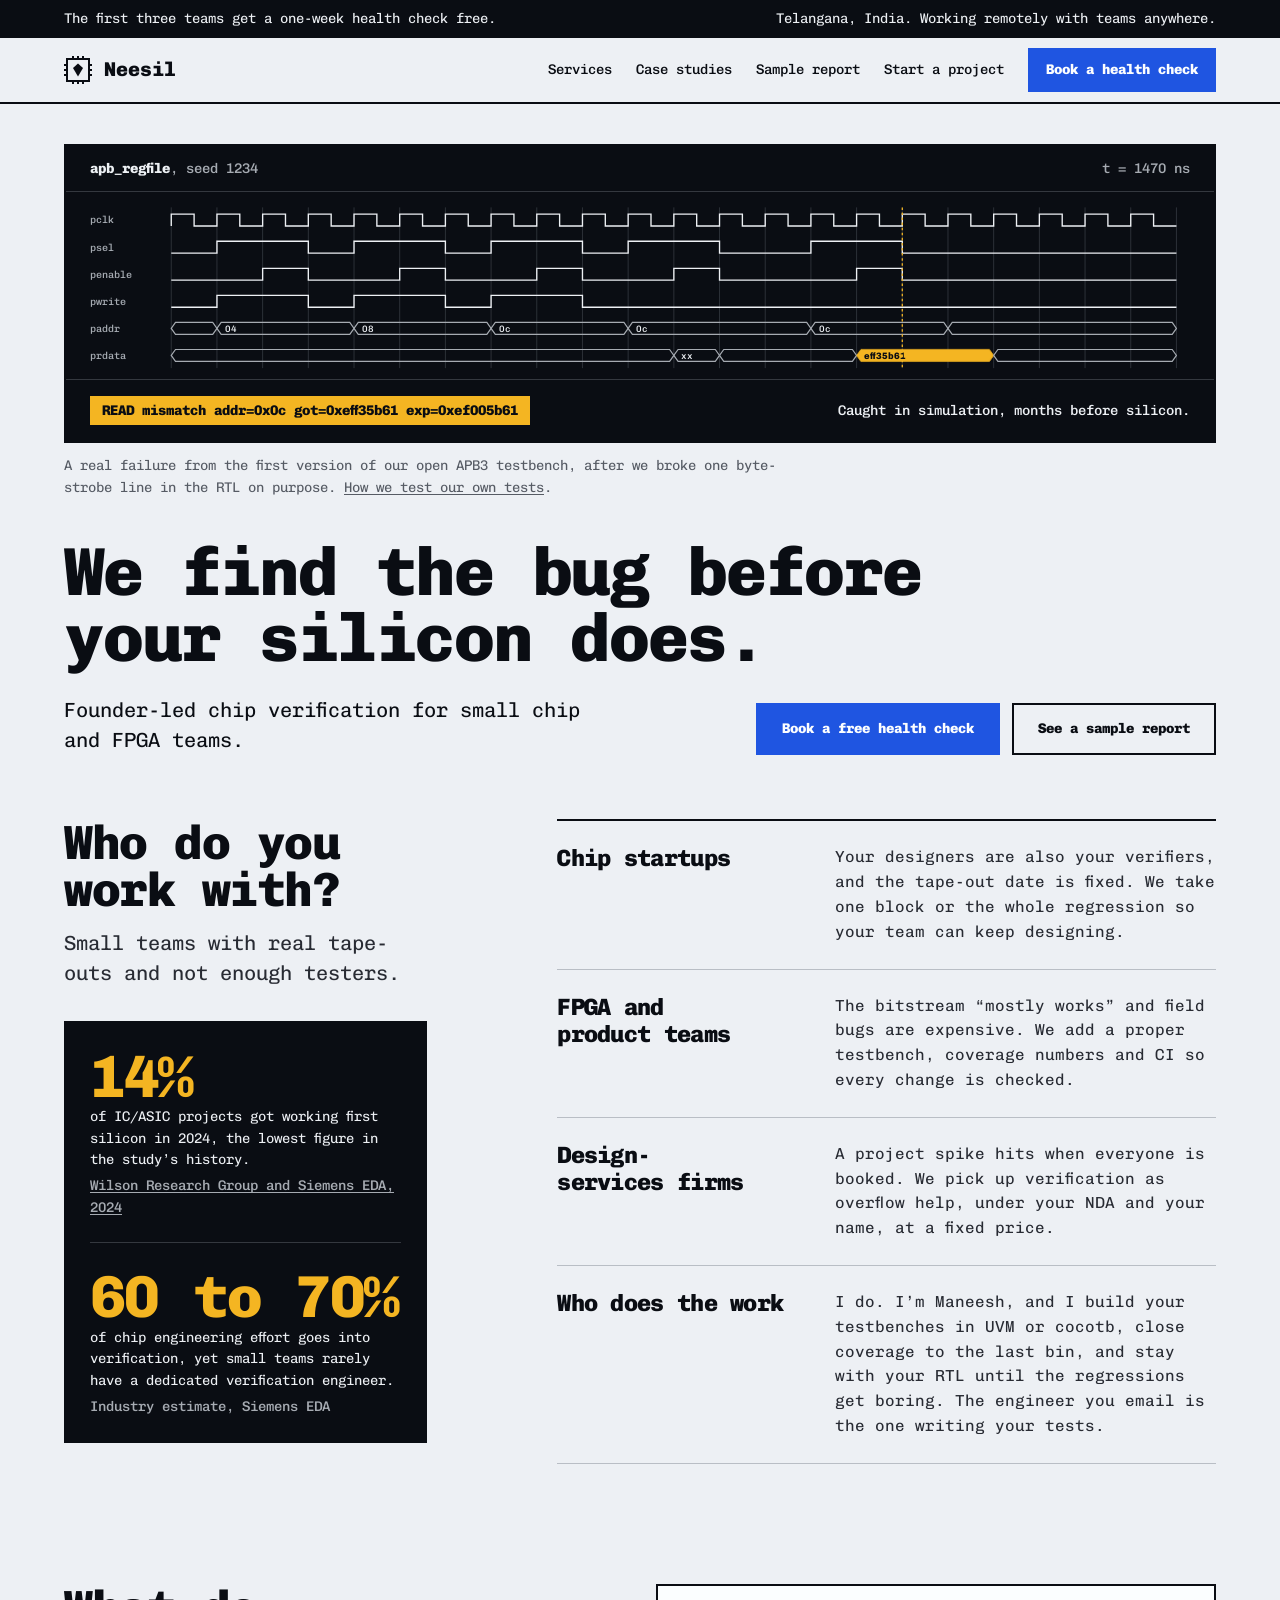
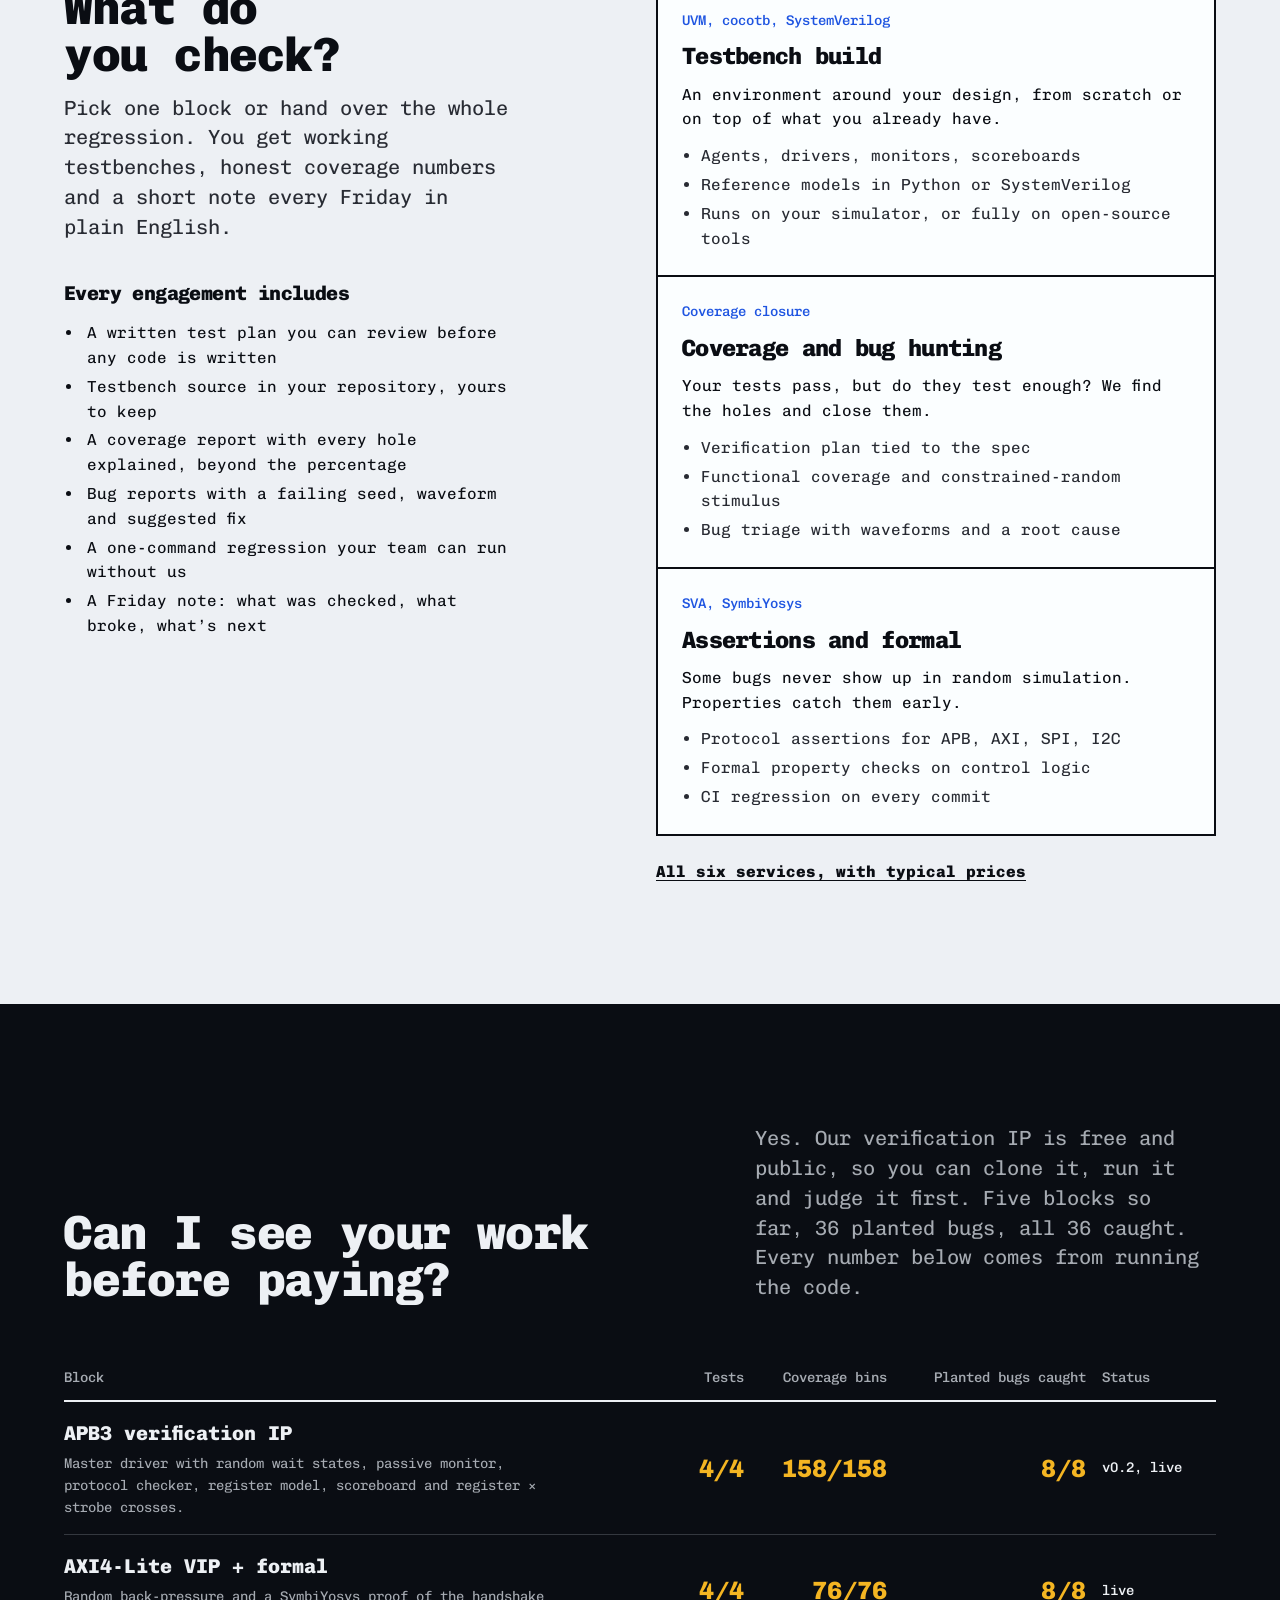
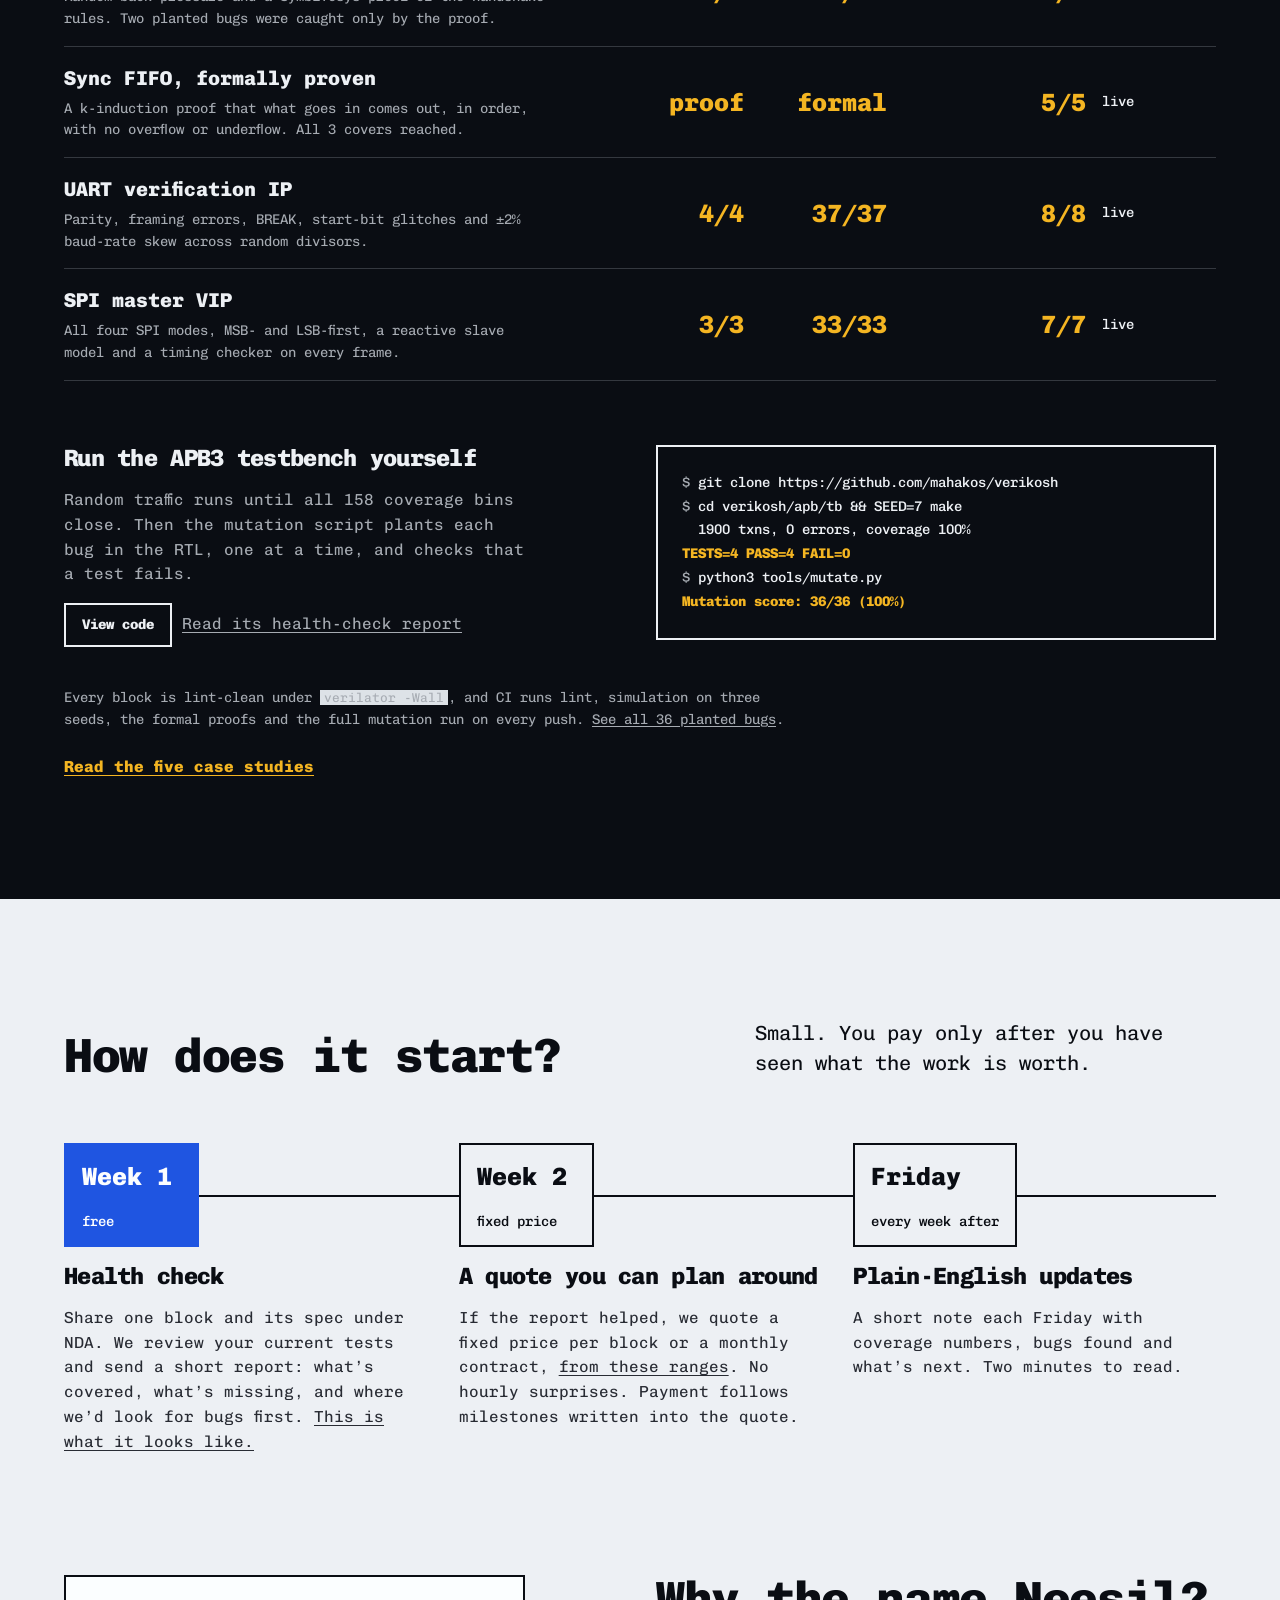
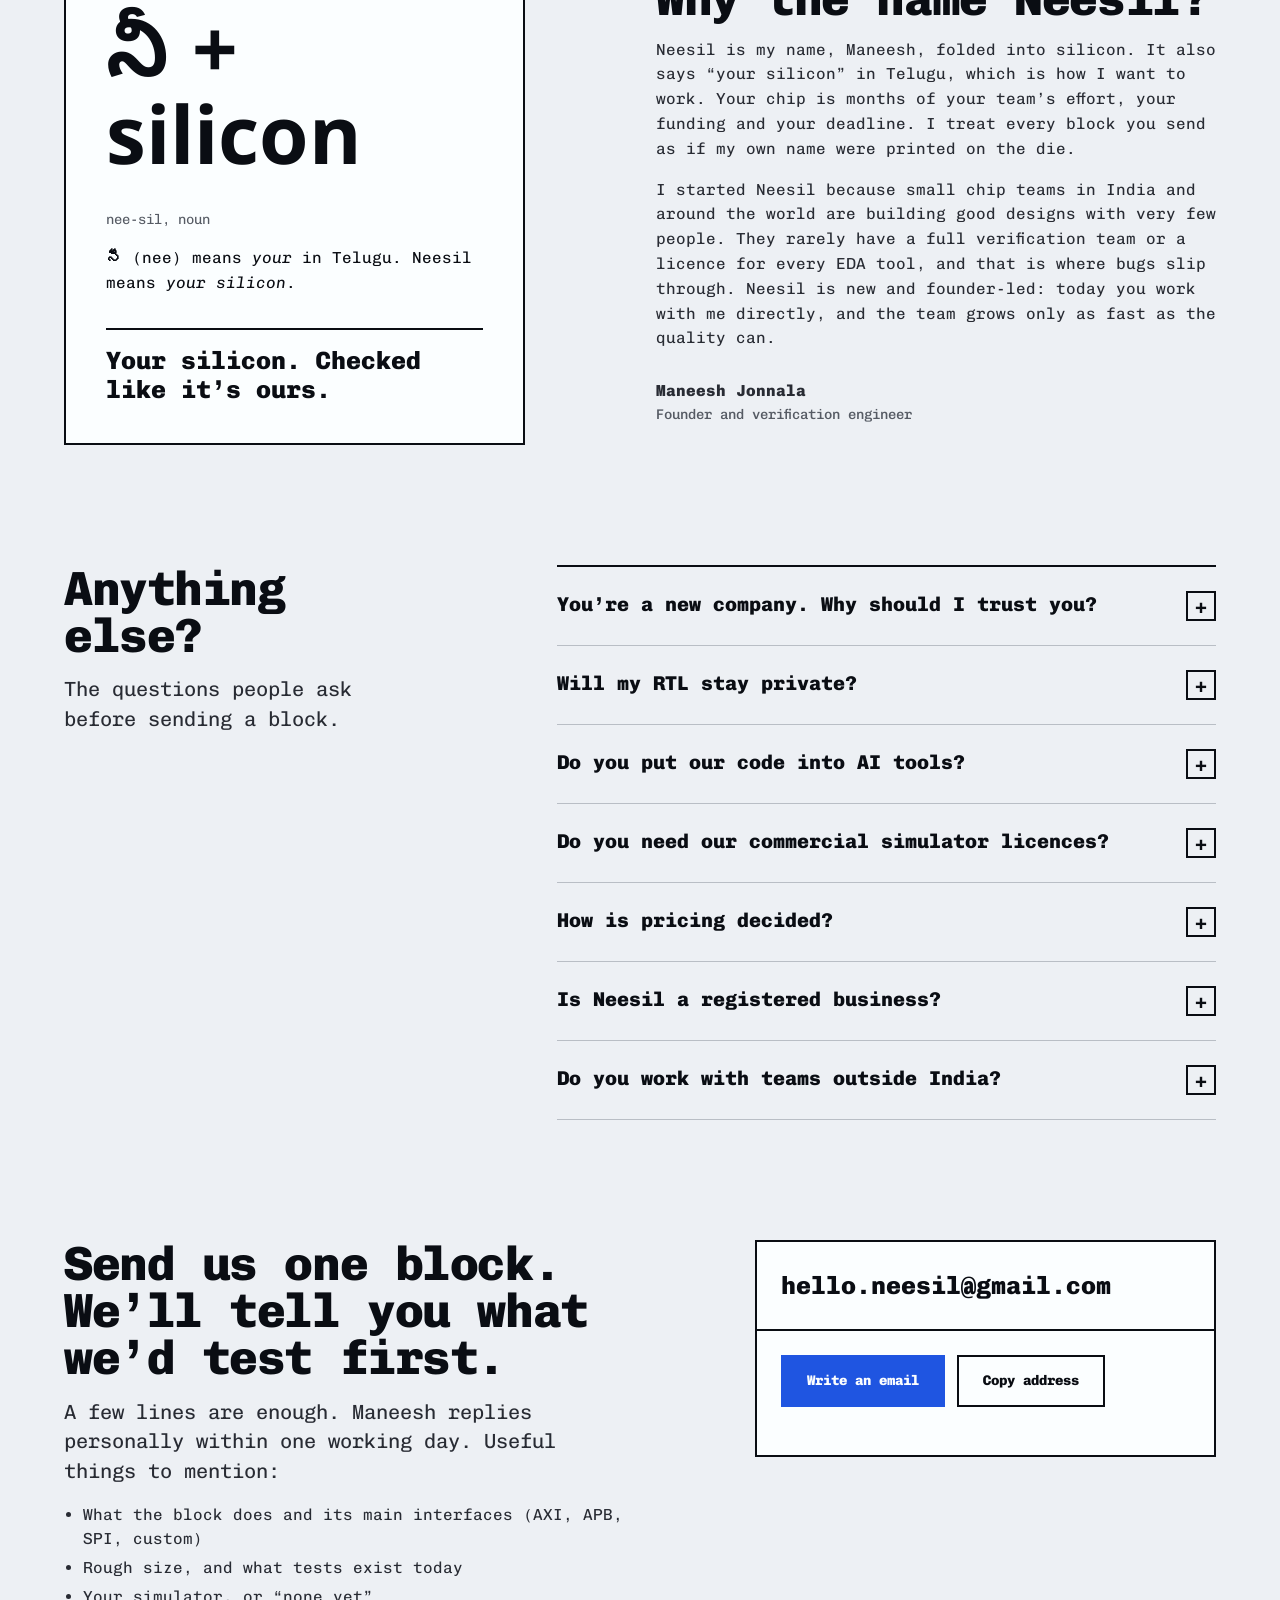
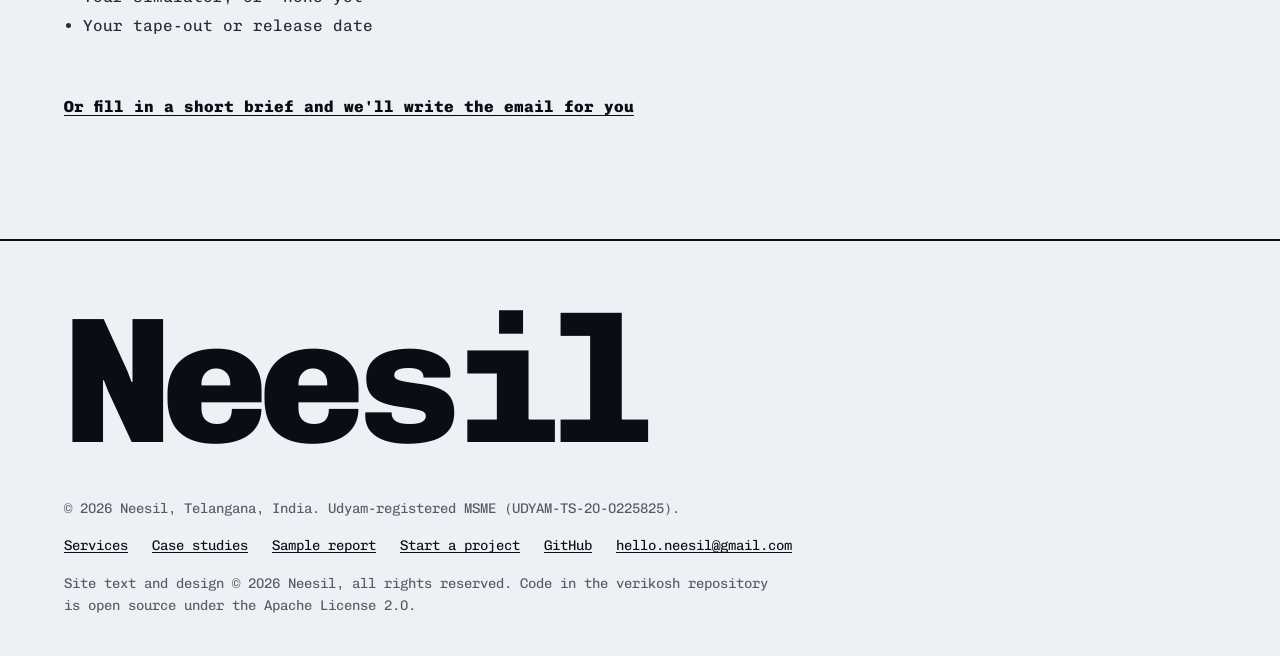
==== commit 8d07153e: "Grow the site into a sales site: services and prices, case studies, start-a-project flow Adds servic" ====
--- a/index.html
+++ b/index.html
@@ -8,6 +8,7 @@
 <link rel="canonical" href="https://mahakos.github.io/mahakosh.github.io/">
 <meta property="og:type" content="website">
 <meta property="og:site_name" content="Neesil">
+<meta property="og:locale" content="en_IN">
 <meta property="og:title" content="Neesil · Your silicon. Checked like it's ours.">
 <meta property="og:description" content="Founder-led chip verification for small silicon teams. UVM, cocotb, coverage closure and bug hunting before tape-out.">
 <meta property="og:url" content="https://mahakos.github.io/mahakosh.github.io/">
@@ -20,7 +21,10 @@
 <link rel="stylesheet" href="https://fonts.googleapis.com/css2?family=Chivo+Mono:wght@400;500;800&family=Noto+Sans+Telugu:wght@700&display=swap">
 <link rel="stylesheet" href="assets/site.css">
 <script type="application/ld+json">
-{"@context":"https://schema.org","@type":"ProfessionalService","name":"Neesil","url":"https://mahakos.github.io/mahakosh.github.io/","email":"hello.neesil@gmail.com","description":"Chip design verification services: UVM and cocotb testbenches, functional coverage closure, SystemVerilog assertions, formal checks and bug triage.","areaServed":"Worldwide","address":{"@type":"PostalAddress","addressRegion":"Telangana","addressCountry":"IN"},"founder":{"@type":"Person","name":"Maneesh Jonnala"},"sameAs":["https://github.com/mahakos/verikosh"]}
+{"@context":"https://schema.org","@type":"ProfessionalService","@id":"https://mahakos.github.io/mahakosh.github.io/#neesil","name":"Neesil","url":"https://mahakos.github.io/mahakosh.github.io/","logo":"https://mahakos.github.io/mahakosh.github.io/assets/favicon.svg","image":"https://mahakos.github.io/mahakosh.github.io/assets/og.png","email":"hello.neesil@gmail.com","description":"Founder-led chip design verification services: UVM and cocotb testbenches, functional coverage closure, SystemVerilog assertions, formal verification and bug triage for ASIC and FPGA teams.","areaServed":"Worldwide","address":{"@type":"PostalAddress","addressRegion":"Telangana","addressCountry":"IN"},"founder":{"@type":"Person","name":"Maneesh Jonnala","jobTitle":"Founder and verification engineer"},"knowsAbout":["Design verification","UVM","cocotb","SystemVerilog assertions","Formal verification","Functional coverage","AMBA APB","AXI4-Lite","SPI","UART"],"sameAs":["https://github.com/mahakos/verikosh"]}
+</script>
+<script type="application/ld+json">
+{"@context":"https://schema.org","@type":"FAQPage","mainEntity":[{"@type":"Question","name":"You’re a new company. Why should I trust you?","acceptedAnswer":{"@type":"Answer","text":"You shouldn’t have to take it on trust. The first week is free and our code is public, so you see the quality of the work before you spend a rupee or a dollar."}},{"@type":"Question","name":"Will my RTL stay private?","acceptedAnswer":{"@type":"Answer","text":"Yes. We sign a mutual NDA before we see anything (yours or ours), can work on your machines or VPN, and never reuse client code in our open-source work."}},{"@type":"Question","name":"Do you put our code into AI tools?","acceptedAnswer":{"@type":"Answer","text":"No. Your RTL, specs and waveforms never go into ChatGPT, Copilot or any public AI service unless you agree in writing. How we keep your design safe."}},{"@type":"Question","name":"Do you need our commercial simulator licences?","acceptedAnswer":{"@type":"Answer","text":"No. We can work fully on open-source tools like Icarus Verilog, Verilator, cocotb and SymbiYosys. When you have VCS, Xcelium or Questa, we write UVM that runs on them."}},{"@type":"Question","name":"How is pricing decided?","acceptedAnswer":{"@type":"Answer","text":"After the health check we quote a fixed price per block, or a monthly contract for ongoing work. A small block typically costs ₹1.5 to 3 lakh, paid 40% at start, 40% when the regression runs and 20% at sign-off. All typical prices are here."}},{"@type":"Question","name":"Is Neesil a registered business?","acceptedAnswer":{"@type":"Answer","text":"Yes. Neesil is registered as an MSME (Udyam) in Telangana, India, and invoices properly for work in India and abroad."}},{"@type":"Question","name":"Do you work with teams outside India?","acceptedAnswer":{"@type":"Answer","text":"Yes. We work remotely and keep a few hours of daily overlap with your time zone."}}]}
 </script>
 </head>
 <body>
@@ -35,17 +39,17 @@
 
 <header class="bar">
   <div class="container">
-    <a class="brand" href="#top" aria-label="Neesil home">
+    <a class="brand" href="./" aria-label="Neesil home">
       <svg width="28" height="28" viewBox="0 0 28 28" aria-hidden="true"><rect x="3" y="3" width="22" height="22" fill="none" stroke="currentColor" stroke-width="2"/><path d="M14 7.5l5 4.5-5 8.5-5-8.5z" fill="currentColor"/><g stroke="currentColor" stroke-width="2"><path d="M9 0v3M14 0v3M19 0v3M9 25v3M14 25v3M19 25v3M0 9h3M0 14h3M0 19h3M25 9h3M25 14h3M25 19h3"/></g></svg>
       Neesil
     </a>
     <nav aria-label="Main">
-      <a href="#work">Services</a>
-      <a href="#open">Open work</a>
+      <a href="services.html">Services</a>
+      <a href="work.html">Case studies</a>
       <a href="report.html">Sample report</a>
-      <a href="#how">How it works</a>
-      <a class="btn btn--primary btn--small" href="#contact">Talk to Maneesh</a>
+      <a href="start.html">Start a project</a>
     </nav>
+    <a class="btn btn--primary btn--small" href="start.html#brief">Book a health check</a>
   </div>
 </header>
 
@@ -66,7 +70,7 @@
       <h1>We find the bug before your silicon does.</h1>
       <p class="lead">Founder-led chip verification for small chip and FPGA teams.</p>
       <div class="actions">
-        <a class="btn btn--primary" href="#contact">Book a free health check</a>
+        <a class="btn btn--primary" href="start.html#brief">Book a free health check</a>
         <a class="btn" href="report.html">See a sample report</a>
       </div>
     </div>
@@ -134,6 +138,7 @@
         <p>Some bugs never show up in random simulation. Properties catch them early.</p>
         <ul><li>Protocol assertions for APB, AXI, SPI, I2C</li><li>Formal property checks on control logic</li><li>CI regression on every commit</li></ul>
       </article>
+      <p class="more"><a href="services.html">All six services, with typical prices</a></p>
     </div>
   </div>
 </section>
@@ -172,6 +177,7 @@
 <span class="g">Mutation score: 36/36 (100%)</span></pre>
     </div>
     <p class="board-foot">Every block is lint-clean under <code>verilator -Wall</code>, and CI runs lint, simulation on three seeds, the formal proofs and the full mutation run on every push. <a href="https://github.com/mahakos/verikosh/blob/main/docs/MUTATION_REPORT.md">See all 36 planted bugs</a>.</p>
+    <p class="more"><a href="work.html">Read the five case studies</a></p>
   </div>
 </section>
 
@@ -183,7 +189,7 @@
     </div>
     <ol class="steps">
       <li><span class="when">Week 1<small>free</small></span><h3>Health check</h3><p>Share one block and its spec under NDA. We review your current tests and send a short report: what’s covered, what’s missing, and where we’d look for bugs first. <a href="report.html">This is what it looks like.</a></p></li>
-      <li><span class="when">Week 2<small>fixed price</small></span><h3>A quote you can plan around</h3><p>If the report helped, we quote a fixed price per block or a monthly retainer. No hourly surprises. Half up front, half on delivery.</p></li>
+      <li><span class="when">Week 2<small>fixed price</small></span><h3>A quote you can plan around</h3><p>If the report helped, we quote a fixed price per block or a monthly contract, <a href="services.html#models">from these ranges</a>. No hourly surprises. Payment follows milestones written into the quote.</p></li>
       <li><span class="when">Friday<small>every week after</small></span><h3>Plain-English updates</h3><p>A short note each Friday with coverage numbers, bugs found and what’s next. Two minutes to read.</p></li>
     </ol>
   </div>
@@ -215,8 +221,9 @@
     <div class="list">
       <details><summary>You’re a new company. Why should I trust you?</summary><p>You shouldn’t have to take it on trust. The first week is free and our code is public, so you see the quality of the work before you spend a rupee or a dollar.</p></details>
       <details><summary>Will my RTL stay private?</summary><p>Yes. We sign a mutual NDA before we see anything (yours or ours), can work on your machines or VPN, and never reuse client code in our open-source work.</p></details>
+      <details><summary>Do you put our code into AI tools?</summary><p>No. Your RTL, specs and waveforms never go into ChatGPT, Copilot or any public AI service unless you agree in writing. <a href="start.html#confidentiality">How we keep your design safe</a>.</p></details>
       <details><summary>Do you need our commercial simulator licences?</summary><p>No. We can work fully on open-source tools like Icarus Verilog, Verilator, cocotb and SymbiYosys. When you have VCS, Xcelium or Questa, we write UVM that runs on them.</p></details>
-      <details><summary>How is pricing decided?</summary><p>After the health check we quote a fixed price per block, or a monthly retainer for ongoing work. You know the cost before we start, and payment is split half up front and half on delivery.</p></details>
+      <details><summary>How is pricing decided?</summary><p>After the health check we quote a fixed price per block, or a monthly contract for ongoing work. A small block typically costs ₹1.5 to 3 lakh, paid 40% at start, 40% when the regression runs and 20% at sign-off. <a href="services.html#models">All typical prices are here</a>.</p></details>
       <details><summary>Is Neesil a registered business?</summary><p>Yes. Neesil is registered as an MSME (Udyam) in Telangana, India, and invoices properly for work in India and abroad.</p></details>
       <details><summary>Do you work with teams outside India?</summary><p>Yes. We work remotely and keep a few hours of daily overlap with your time zone.</p></details>
     </div>
@@ -243,6 +250,7 @@
       </div>
       <p class="copied" id="copied" aria-live="polite"></p>
     </div>
+    <p class="more contact-more"><a href="start.html#brief">Or fill in a short brief and we'll write the email for you</a></p>
   </div>
 </section>
 </main>
@@ -251,13 +259,17 @@
   <div class="container">
     <p class="word-mark" aria-hidden="true">Neesil</p>
     <div class="foot">
-      <span>© 2026 Neesil, Telangana, India. Udyam-registered MSME.</span>
+      <span>© 2026 Neesil, Telangana, India. Udyam-registered MSME (UDYAM-TS-20-0225825).</span>
       <ul>
+        <li><a href="services.html">Services</a></li>
+        <li><a href="work.html">Case studies</a></li>
         <li><a href="report.html">Sample report</a></li>
+        <li><a href="start.html">Start a project</a></li>
         <li><a href="https://github.com/mahakos/verikosh">GitHub</a></li>
-        <li><a href="mailto:hello.neesil@gmail.com">Email</a></li>
+        <li><a href="mailto:hello.neesil@gmail.com">hello.neesil@gmail.com</a></li>
       </ul>
     </div>
+    <p class="fine">Site text and design © 2026 Neesil, all rights reserved. Code in the verikosh repository is open source under the Apache License 2.0.</p>
   </div>
 </footer>
 
--- a/assets/site.css
+++ b/assets/site.css
@@ -54,10 +54,14 @@
 .bar .container { display: flex; align-items: center; justify-content: space-between; gap: var(--space-lg); min-height: var(--nav-h); }
 .brand { display: inline-flex; align-items: center; gap: var(--space-sm); font-weight: 800; font-size: var(--text-lg); text-decoration: none; }
 .brand svg { flex: none; }
-.bar nav { display: flex; align-items: center; gap: var(--space-lg); }
-.bar nav a:not(.btn) { font-size: var(--text-sm); font-weight: 500; text-decoration: none; }
-.bar nav a:not(.btn):hover, .bar nav a[aria-current] { text-decoration: underline; text-decoration-thickness: 2px; }
-@media (max-width: 60rem) { .bar nav a:not(.btn) { display: none; } }
+.bar nav { display: flex; align-items: center; gap: var(--space-lg); margin-left: auto; }
+.bar nav a { font-size: var(--text-sm); font-weight: 500; text-decoration: none; white-space: nowrap; }
+.bar nav a:hover, .bar nav a[aria-current] { text-decoration: underline; text-decoration-thickness: 2px; }
+/* below 60rem the links drop to their own row under the brand and scroll sideways, so every page stays one tap away */
+@media (max-width: 60rem) {
+  .bar .container { flex-wrap: wrap; row-gap: 0; }
+  .bar nav { order: 3; flex: 1 0 100%; margin-left: 0; gap: var(--space-lg); overflow-x: auto; padding-block: var(--space-sm); border-top: var(--rule-hair) solid var(--color-rule); scrollbar-width: none; }
+}
 
 /* hero: Ledge. The waveform plate is the tall field; the head rests at its base */
 .hero { padding-block: var(--space-xl) var(--space-2xl); }
@@ -256,3 +260,131 @@
 }
 @keyframes trace { from { stroke-dashoffset: 3000; } }
 @keyframes mark { from { opacity: 0; } }
+
+/* ---- inner pages: services, case studies, start a project ---- */
+.page-head { padding-block: var(--space-2xl) var(--space-xl); }
+.page-head .grid { row-gap: var(--space-lg); align-items: end; }
+.page-head h1 { grid-column: 1 / span 9; font-size: var(--text-display-s); max-width: 20ch; }
+.page-head .lead { grid-column: 1 / span 7; color: var(--color-ink-2); }
+.page-head .actions { grid-column: 9 / span 4; justify-content: flex-end; }
+@media (max-width: 60rem) { .page-head h1, .page-head .lead, .page-head .actions { grid-column: 1 / -1; justify-content: flex-start; } }
+.crumbs { font-size: var(--text-sm); color: var(--color-muted); margin-bottom: var(--space-lg); }
+.crumbs a { color: inherit; }
+
+/* a strip of figures on ink, used under the page heads */
+.strip { display: grid; grid-template-columns: repeat(4, minmax(0, 1fr)); border: var(--rule-bar) solid var(--color-ink); background: var(--color-ink); color: var(--color-on-ink); }
+.strip div { padding: var(--space-lg); display: grid; gap: var(--space-2xs); align-content: start; }
+.strip div + div { border-left: var(--rule-hair) solid var(--color-ink-rule); }
+.strip b { font-size: var(--text-3xl); font-weight: 800; line-height: 1; color: var(--color-accent-2); }
+.strip span { font-size: var(--text-sm); color: var(--color-on-ink-muted); }
+@media (max-width: 40rem) { .strip { grid-template-columns: repeat(2, minmax(0, 1fr)); } .strip div:nth-child(3) { border-left: 0; } .strip div:nth-child(n+3) { border-top: var(--rule-hair) solid var(--color-ink-rule); } }
+
+/* services in depth: one ruled row per service, three columns */
+.svc-rows { list-style: none; margin: 0; padding: 0; border-top: var(--rule-bar) solid var(--color-ink); }
+.svc-rows > li { display: grid; grid-template-columns: minmax(0, 3fr) minmax(0, 5fr) minmax(0, 4fr); gap: var(--space-lg) var(--gap-columns); padding-block: var(--space-xl); border-bottom: var(--rule-hair) solid var(--color-rule); }
+.svc-rows .tools { display: block; margin-top: var(--space-xs); font-size: var(--text-sm); font-weight: 500; color: var(--color-accent); }
+.svc-rows p { color: var(--color-ink-2); }
+.svc-rows p + p { margin-top: var(--space-sm); }
+.svc-rows ul { margin: 0; padding-left: 1.2em; display: grid; gap: var(--space-2xs); color: var(--color-ink-2); font-size: var(--text-sm); }
+.svc-rows .out-title { font-size: var(--text-sm); font-weight: 800; margin-bottom: var(--space-xs); color: var(--color-ink); }
+@media (max-width: 60rem) { .svc-rows > li { grid-template-columns: minmax(0, 1fr); gap: var(--space-sm); } }
+
+/* engagement models: a price board on paper */
+.models-wrap { overflow-x: auto; border: var(--rule-bar) solid var(--color-ink); background: var(--color-paper-3); }
+.models { width: 100%; min-width: 820px; border-collapse: collapse; }
+.models th, .models td { text-align: left; vertical-align: top; padding: var(--space-lg); border-bottom: var(--rule-hair) solid var(--color-rule); }
+.models thead th { border-bottom: var(--rule-bar) solid var(--color-ink); color: var(--color-muted); padding-block: var(--space-md); }
+.models tbody tr:last-child > * { border-bottom: 0; }
+.models tbody th { font-size: var(--text-lg); font-weight: 800; color: var(--color-ink); width: 22%; }
+.models tbody th small { display: block; margin-top: var(--space-2xs); font-weight: 500; }
+.models td { color: var(--color-ink-2); font-size: var(--text-sm); }
+.models .price { font-size: var(--text-lg); font-weight: 800; color: var(--color-ink); white-space: nowrap; }
+.models .price small { display: block; font-size: var(--text-sm); }
+.models tr.first th, .models tr.first td { background: var(--color-paper-2); }
+.fine { margin-top: var(--space-md); font-size: var(--text-sm); color: var(--color-muted); max-width: 90ch; }
+
+/* tool and protocol coverage: two ruled lists side by side */
+.kit { align-items: start; }
+.kit .head { grid-column: 1 / span 4; }
+.kit .cols { grid-column: 6 / span 7; display: grid; grid-template-columns: repeat(2, minmax(0, 1fr)); gap: var(--gap-columns); }
+.kit dl { margin: 0; border-top: var(--rule-bar) solid var(--color-ink); }
+.kit dt { font-weight: 800; padding-top: var(--space-md); }
+.kit dd { margin: 0; padding: var(--space-2xs) 0 var(--space-md); border-bottom: var(--rule-hair) solid var(--color-rule); color: var(--color-ink-2); font-size: var(--text-sm); }
+@media (max-width: 60rem) { .kit .head, .kit .cols { grid-column: 1 / -1; } }
+@media (max-width: 40rem) { .kit .cols { grid-template-columns: minmax(0, 1fr); } }
+
+/* case studies: figure plate on the left, the write-up on the right */
+.cs { padding-block: var(--space-2xl); border-top: var(--rule-bar) solid var(--color-ink); align-items: start; }
+.cs:last-of-type { border-bottom: var(--rule-bar) solid var(--color-ink); }
+.cs .side { grid-column: 1 / span 4; display: grid; gap: var(--space-md); }
+.cs .side .plate { margin-top: 0; }
+.cs .side dl { margin: 0; display: grid; grid-template-columns: auto minmax(0, 1fr); gap: var(--space-2xs) var(--space-md); font-size: var(--text-sm); }
+.cs .side dt { color: var(--color-muted); }
+.cs .side dd { margin: 0; }
+.cs .body { grid-column: 6 / span 7; display: grid; gap: var(--space-md); }
+.cs .body h2 { font-size: var(--text-3xl); max-width: 24ch; }
+.cs .body h3 { font-size: var(--text-md); margin-top: var(--space-sm); }
+.cs .body p, .cs .body li { color: var(--color-ink-2); }
+.cs .body ul { margin: 0; padding-left: 1.2em; display: grid; gap: var(--space-2xs); }
+.cs .links { display: flex; flex-wrap: wrap; gap: var(--space-sm); margin-top: var(--space-sm); }
+@media (max-width: 60rem) { .cs .side, .cs .body { grid-column: 1 / -1; } }
+.cs-list { margin-top: var(--space-xl); }
+
+/* start a project: a dated timeline */
+.timeline { list-style: none; margin: 0; padding: 0; border-top: var(--rule-bar) solid var(--color-ink); }
+.timeline > li { display: grid; grid-template-columns: minmax(0, 2fr) minmax(0, 3fr) minmax(0, 5fr); gap: var(--space-sm) var(--gap-columns); padding-block: var(--space-lg); border-bottom: var(--rule-hair) solid var(--color-rule); align-items: baseline; }
+.timeline .when { font-weight: 800; font-size: var(--text-lg); }
+.timeline .when small { display: block; }
+.timeline p { color: var(--color-ink-2); }
+.timeline > li:first-child .when { color: var(--color-accent); }
+@media (max-width: 60rem) { .timeline > li { grid-template-columns: minmax(0, 1fr); } }
+
+/* the brief builder: a plain form that writes an email, nothing is stored */
+.brief-sec { align-items: start; }
+.brief-sec .head { grid-column: 1 / span 4; }
+.brief { grid-column: 6 / span 7; border: var(--rule-bar) solid var(--color-ink); background: var(--color-paper-3); }
+@media (max-width: 60rem) { .brief-sec .head, .brief { grid-column: 1 / -1; } }
+.brief .fields { display: grid; grid-template-columns: repeat(2, minmax(0, 1fr)); gap: var(--space-lg); padding: var(--space-lg); }
+.brief .wide { grid-column: 1 / -1; }
+@media (max-width: 40rem) { .brief .fields { grid-template-columns: minmax(0, 1fr); } }
+.field { display: grid; gap: var(--space-xs); align-content: start; }
+.field label, .field legend { font-size: var(--text-sm); font-weight: 800; padding: 0; }
+.field .hint { font-size: var(--text-sm); color: var(--color-muted); }
+.field input, .field select, .field textarea { width: 100%; min-height: 48px; padding: var(--space-sm) var(--space-md); border: var(--rule-bar) solid var(--color-ink); border-radius: 0; background: var(--color-paper); color: var(--color-ink); }
+.field textarea { min-height: 120px; resize: vertical; line-height: 1.5; }
+.field input:hover, .field select:hover, .field textarea:hover { background: var(--color-paper-3); }
+.field input:focus-visible, .field select:focus-visible, .field textarea:focus-visible { outline: 2px solid var(--color-focus); outline-offset: 2px; }
+.field input:disabled, .field select:disabled, .field textarea:disabled { background: var(--color-paper-2); color: var(--color-muted); cursor: not-allowed; }
+.field input[aria-invalid="true"] { outline: 2px solid var(--color-error); outline-offset: 2px; }
+fieldset.field { border: 0; margin: 0; padding: 0; min-width: 0; }
+.choice { display: flex; flex-wrap: wrap; gap: var(--space-sm) var(--space-lg); }
+.choice label { display: inline-flex; align-items: center; gap: var(--space-xs); font-weight: 500; cursor: pointer; }
+.choice input { width: 20px; height: 20px; min-height: 0; accent-color: var(--color-accent); margin: 0; }
+.brief .send { display: flex; flex-wrap: wrap; align-items: center; gap: var(--space-sm) var(--space-lg); padding: var(--space-lg); border-top: var(--rule-bar) solid var(--color-ink); }
+.brief .send p { font-size: var(--text-sm); color: var(--color-muted); max-width: 48ch; }
+.brief .err { color: var(--color-error); font-weight: 800; font-size: var(--text-sm); min-height: 1.5em; padding: 0 var(--space-lg) var(--space-lg); }
+
+/* confidentiality: promises as a numbered ledger, the NDA in plain words beside it */
+.safe { align-items: start; }
+.safe .ledger { grid-column: 1 / span 6; }
+.safe .nda { grid-column: 8 / span 5; }
+@media (max-width: 60rem) { .safe .ledger, .safe .nda { grid-column: 1 / -1; } }
+.ledger ol { list-style: none; margin: var(--space-lg) 0 0; padding: 0; counter-reset: l; border-top: var(--rule-bar) solid var(--color-ink); }
+.ledger li { counter-increment: l; display: grid; grid-template-columns: 3ch minmax(0, 1fr); gap: var(--space-md); padding-block: var(--space-md); border-bottom: var(--rule-hair) solid var(--color-rule); color: var(--color-ink-2); }
+.ledger li::before { content: counter(l, decimal-leading-zero); font-weight: 800; color: var(--color-accent); }
+.ledger li b { color: var(--color-ink); }
+.nda { border: var(--rule-bar) solid var(--color-ink); background: var(--color-ink); color: var(--color-on-ink); padding: var(--space-xl) var(--space-lg); display: grid; gap: var(--space-md); }
+.nda h3 { font-size: var(--text-xl); }
+.nda dl { margin: 0; display: grid; grid-template-columns: minmax(0, 2fr) minmax(0, 3fr); border-top: var(--rule-hair) solid var(--color-ink-rule); }
+.nda dt, .nda dd { margin: 0; padding-block: var(--space-sm); border-bottom: var(--rule-hair) solid var(--color-ink-rule); font-size: var(--text-sm); }
+.nda dt { color: var(--color-on-ink-muted); padding-right: var(--space-md); }
+.nda p { font-size: var(--text-sm); color: var(--color-on-ink-muted); }
+.nda a { color: var(--color-accent-2); }
+
+/* small link out at the end of a home section */
+.more { margin-top: var(--space-lg); font-weight: 800; }
+.on-ink .more a, .band .more a { color: var(--color-accent-2); }
+.contact-more { grid-column: 1 / -1; }
+.page-head + section { padding-top: var(--space-xl); }
+.ledger .lead { margin-top: var(--space-md); }
+@media (max-width: 60rem) { .cs .body { order: 1; } .cs .side { order: 2; } }
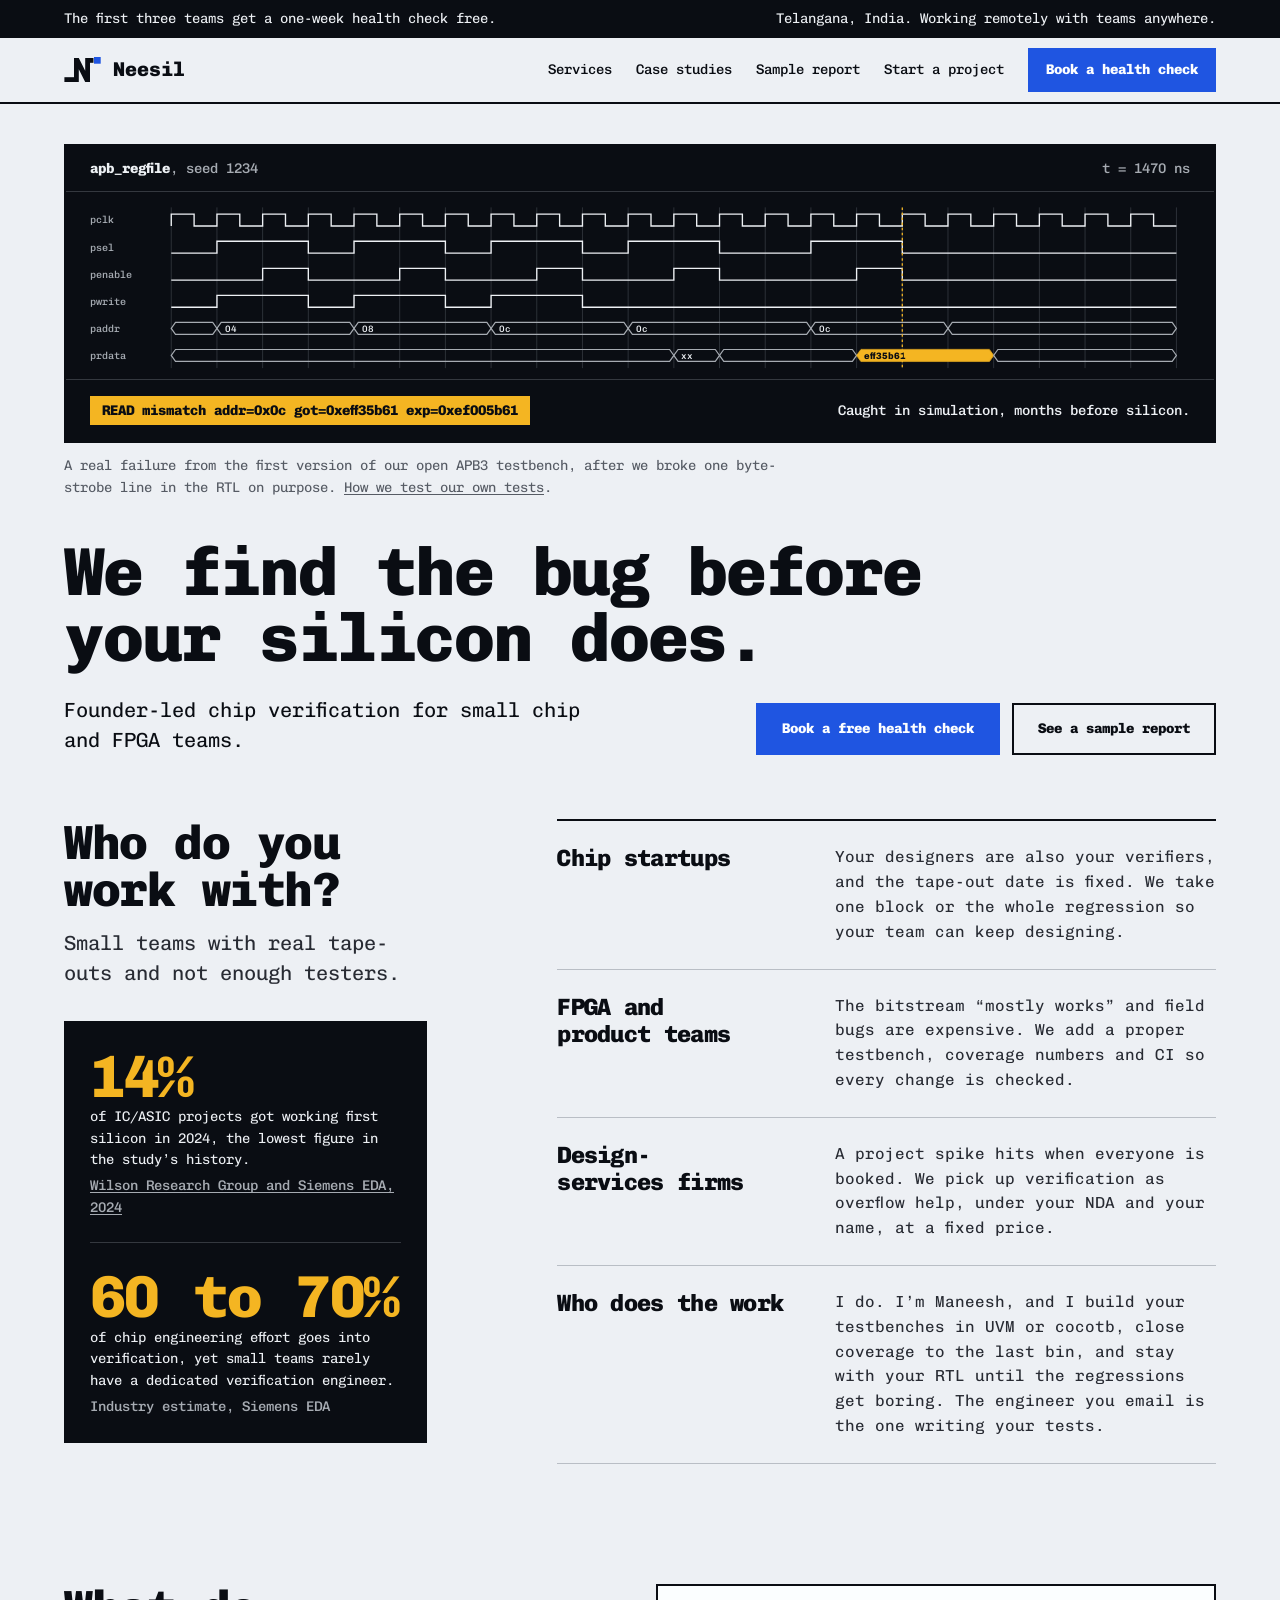
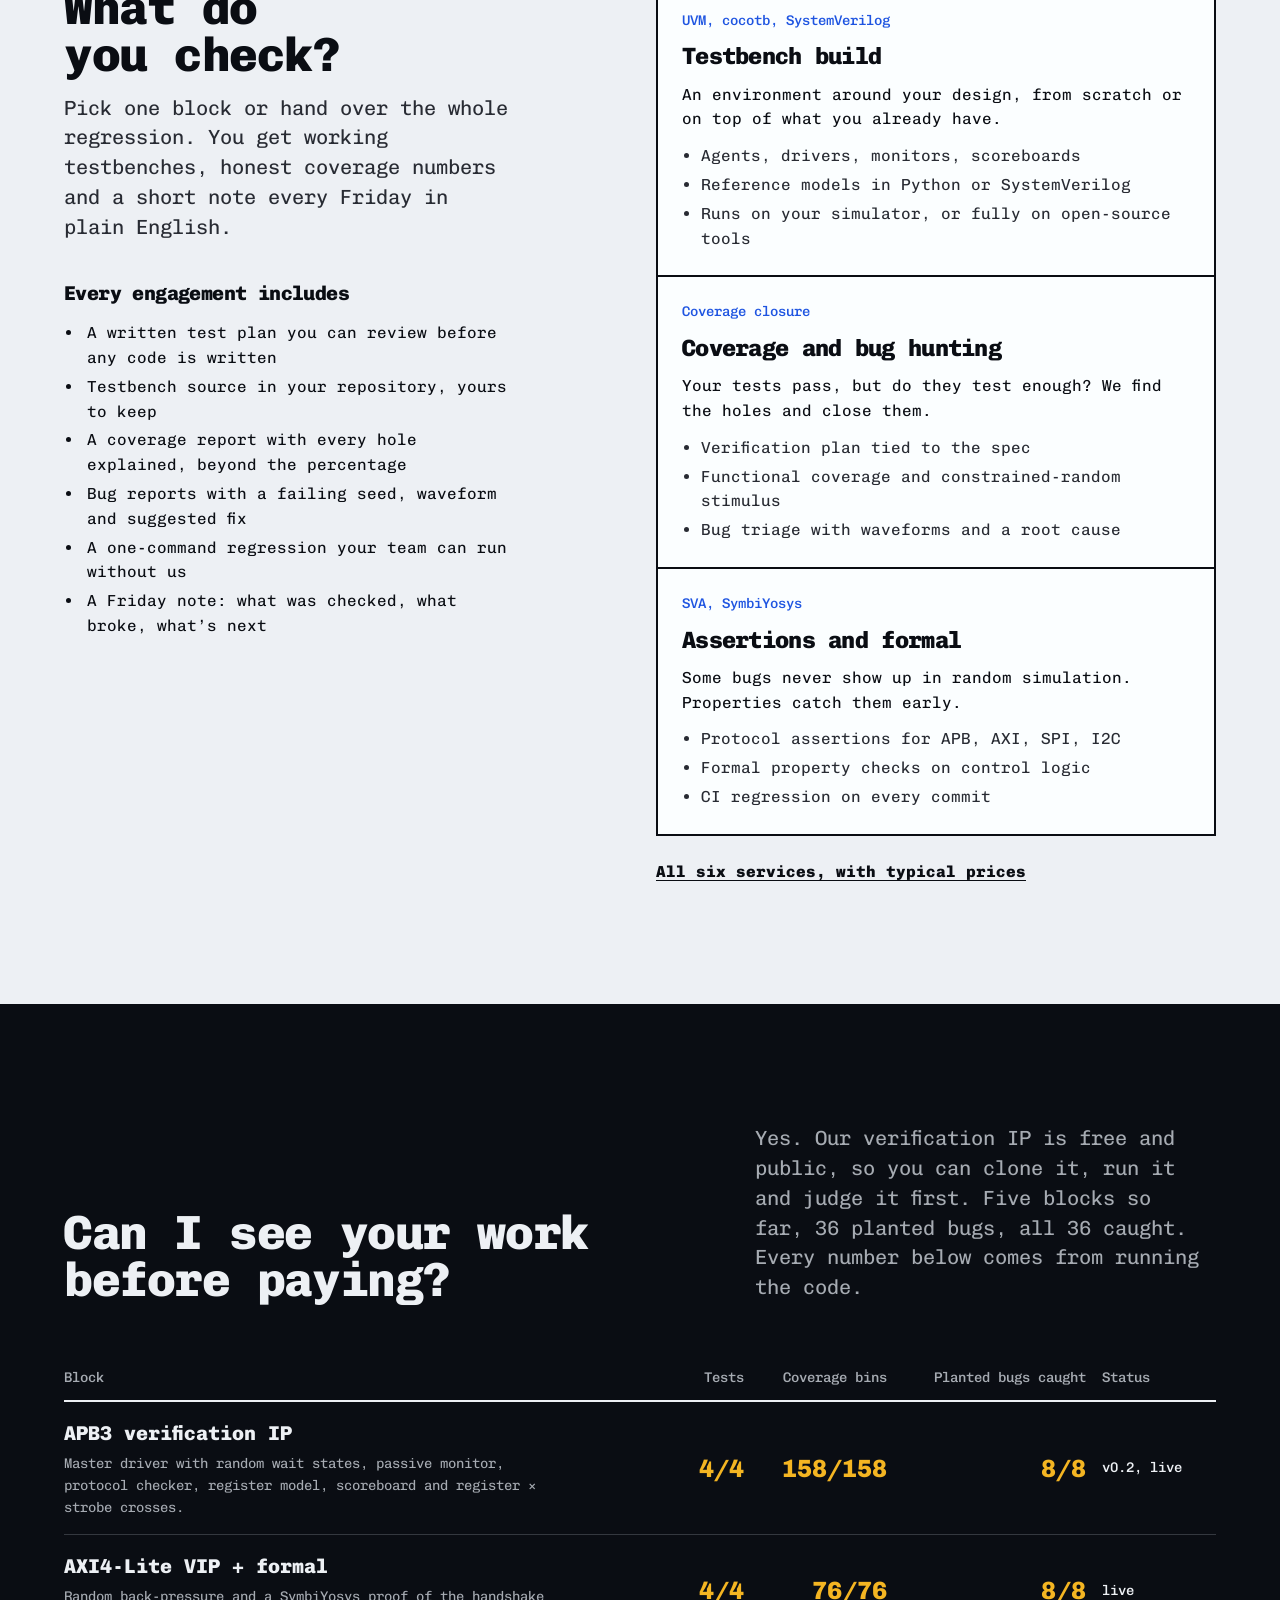
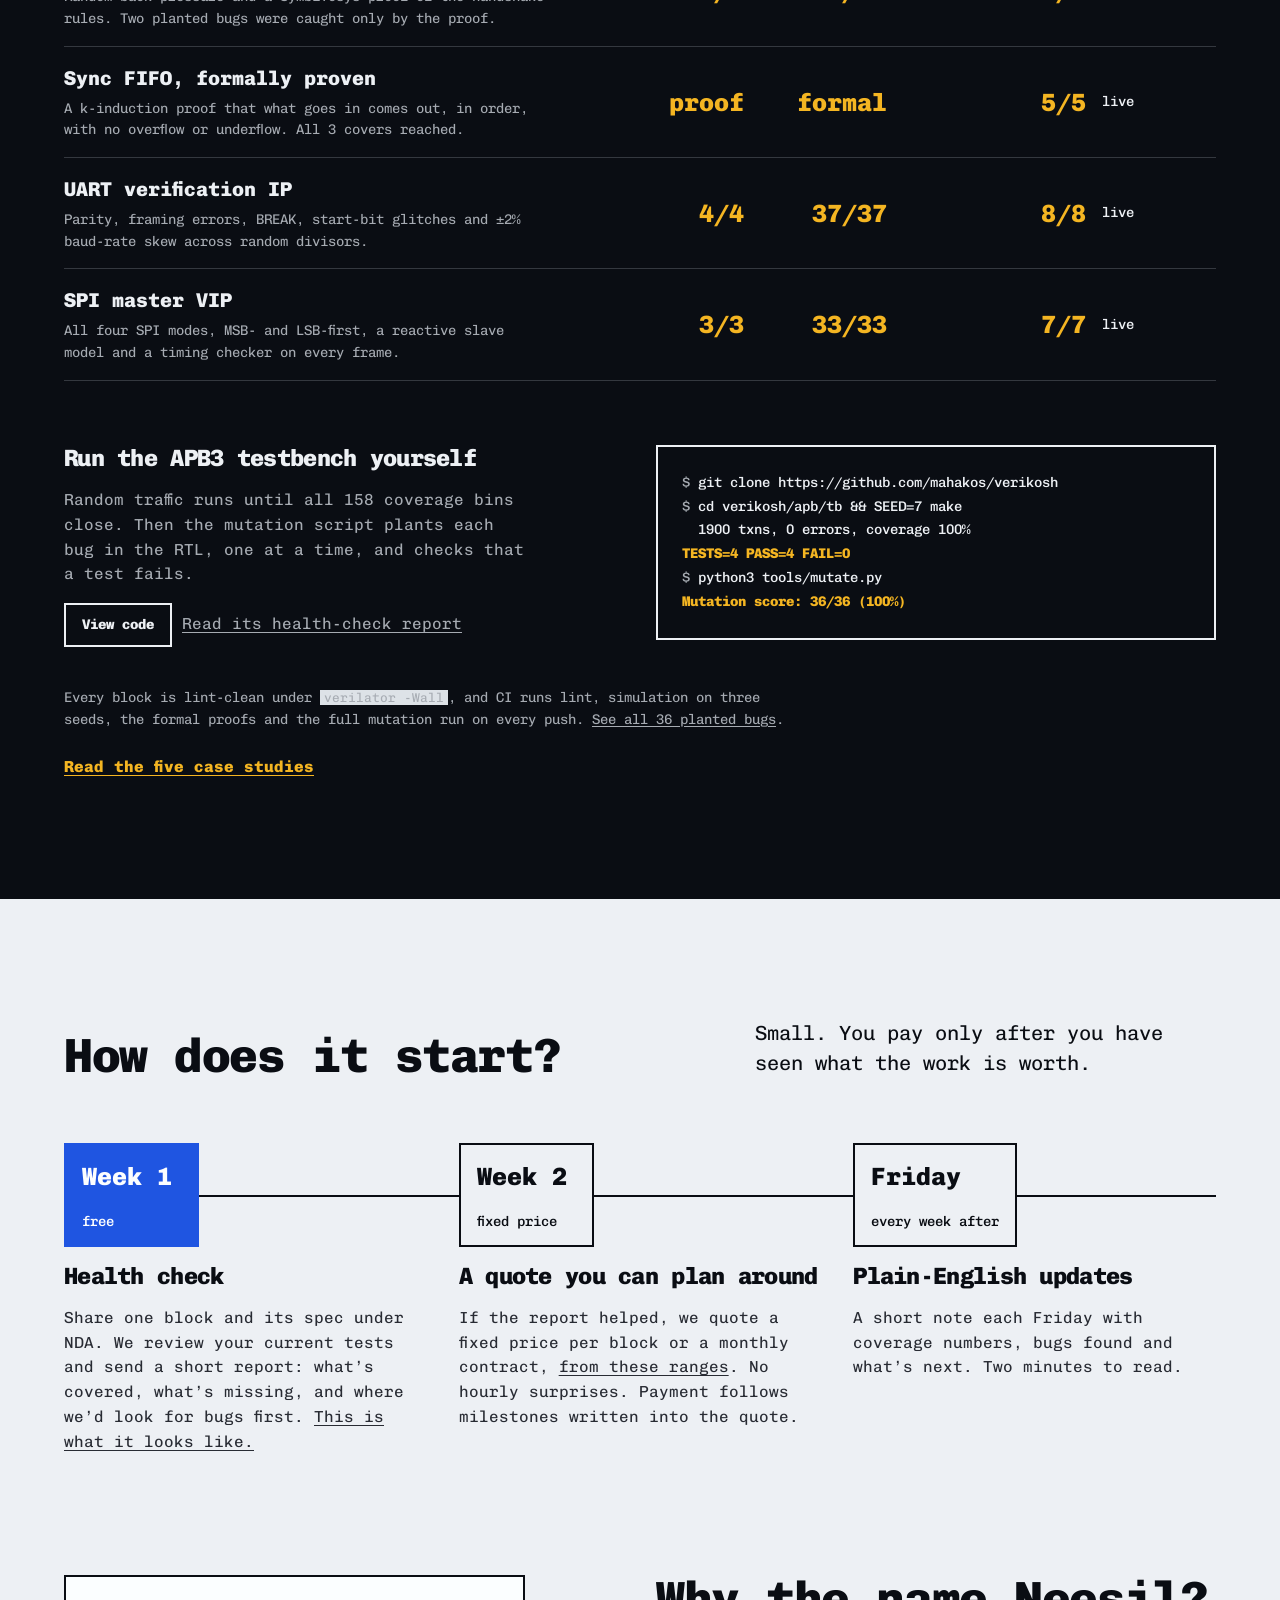
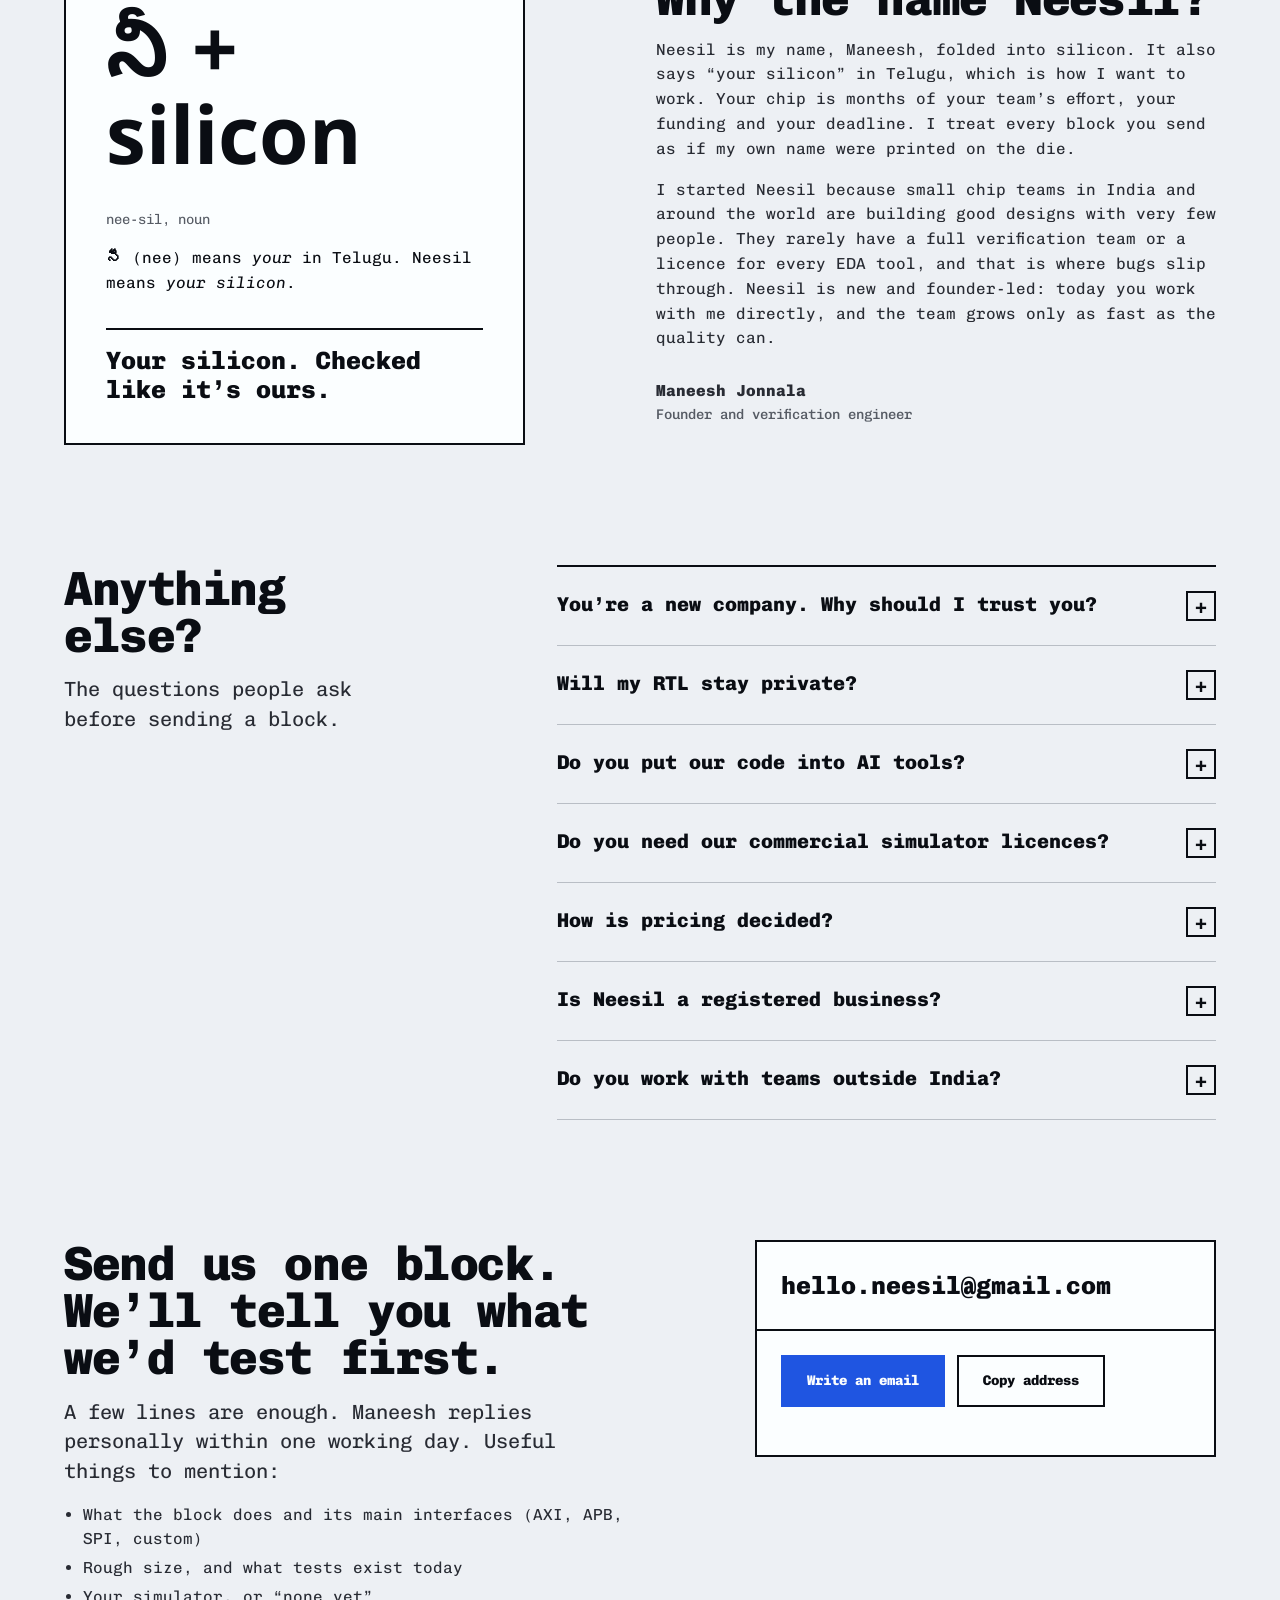
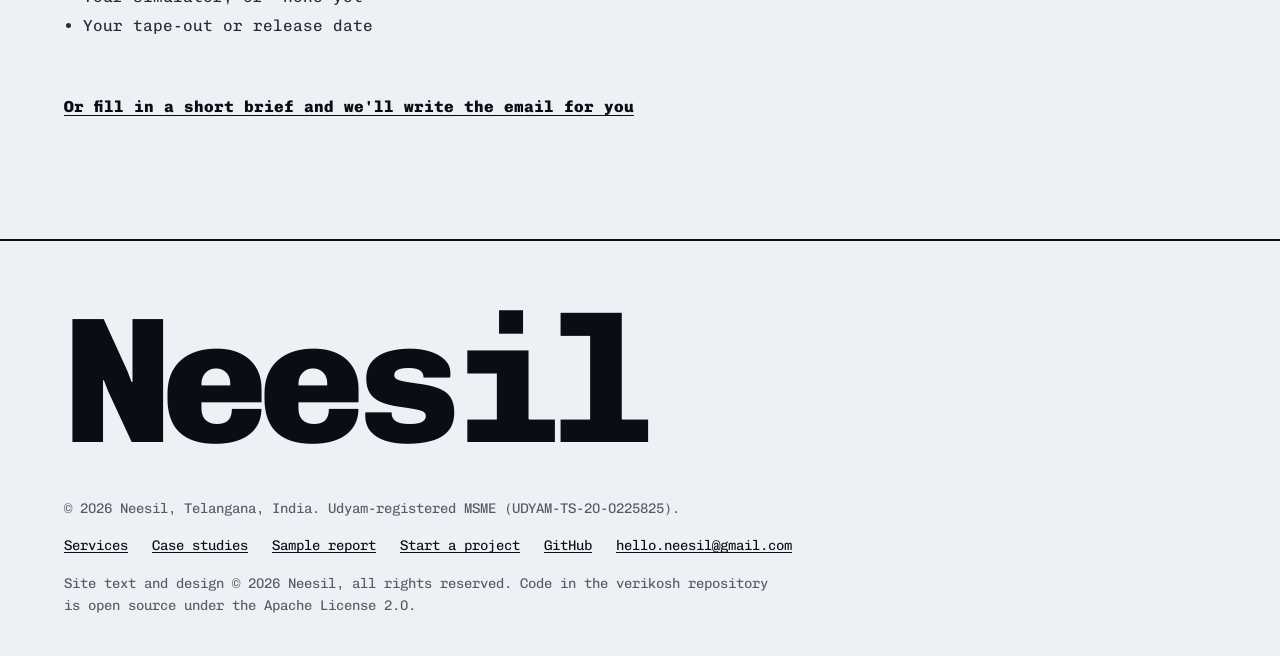
==== commit 5032df5d: "Use the new Trace N logo in the header, favicon and Apple touch icon Co-Authored-By: Claude Opus 5.5" ====
--- a/index.html
+++ b/index.html
@@ -16,6 +16,7 @@
 <meta name="twitter:card" content="summary_large_image">
 <meta name="theme-color" content="#13161d">
 <link rel="icon" href="assets/favicon.svg" type="image/svg+xml">
+<link rel="apple-touch-icon" href="assets/apple-touch-icon.png">
 <link rel="preconnect" href="https://fonts.googleapis.com">
 <link rel="preconnect" href="https://fonts.gstatic.com" crossorigin>
 <link rel="stylesheet" href="https://fonts.googleapis.com/css2?family=Chivo+Mono:wght@400;500;800&family=Noto+Sans+Telugu:wght@700&display=swap">
@@ -24,7 +25,7 @@
 {"@context":"https://schema.org","@type":"ProfessionalService","@id":"https://mahakos.github.io/mahakosh.github.io/#neesil","name":"Neesil","url":"https://mahakos.github.io/mahakosh.github.io/","logo":"https://mahakos.github.io/mahakosh.github.io/assets/favicon.svg","image":"https://mahakos.github.io/mahakosh.github.io/assets/og.png","email":"hello.neesil@gmail.com","description":"Founder-led chip design verification services: UVM and cocotb testbenches, functional coverage closure, SystemVerilog assertions, formal verification and bug triage for ASIC and FPGA teams.","areaServed":"Worldwide","address":{"@type":"PostalAddress","addressRegion":"Telangana","addressCountry":"IN"},"founder":{"@type":"Person","name":"Maneesh Jonnala","jobTitle":"Founder and verification engineer"},"knowsAbout":["Design verification","UVM","cocotb","SystemVerilog assertions","Formal verification","Functional coverage","AMBA APB","AXI4-Lite","SPI","UART"],"sameAs":["https://github.com/mahakos/verikosh"]}
 </script>
 <script type="application/ld+json">
-{"@context":"https://schema.org","@type":"FAQPage","mainEntity":[{"@type":"Question","name":"You’re a new company. Why should I trust you?","acceptedAnswer":{"@type":"Answer","text":"You shouldn’t have to take it on trust. The first week is free and our code is public, so you see the quality of the work before you spend a rupee or a dollar."}},{"@type":"Question","name":"Will my RTL stay private?","acceptedAnswer":{"@type":"Answer","text":"Yes. We sign a mutual NDA before we see anything (yours or ours), can work on your machines or VPN, and never reuse client code in our open-source work."}},{"@type":"Question","name":"Do you put our code into AI tools?","acceptedAnswer":{"@type":"Answer","text":"No. Your RTL, specs and waveforms never go into ChatGPT, Copilot or any public AI service unless you agree in writing. How we keep your design safe."}},{"@type":"Question","name":"Do you need our commercial simulator licences?","acceptedAnswer":{"@type":"Answer","text":"No. We can work fully on open-source tools like Icarus Verilog, Verilator, cocotb and SymbiYosys. When you have VCS, Xcelium or Questa, we write UVM that runs on them."}},{"@type":"Question","name":"How is pricing decided?","acceptedAnswer":{"@type":"Answer","text":"After the health check we quote a fixed price per block, or a monthly contract for ongoing work. A small block typically costs ₹1.5 to 3 lakh, paid 40% at start, 40% when the regression runs and 20% at sign-off. All typical prices are here."}},{"@type":"Question","name":"Is Neesil a registered business?","acceptedAnswer":{"@type":"Answer","text":"Yes. Neesil is registered as an MSME (Udyam) in Telangana, India, and invoices properly for work in India and abroad."}},{"@type":"Question","name":"Do you work with teams outside India?","acceptedAnswer":{"@type":"Answer","text":"Yes. We work remotely and keep a few hours of daily overlap with your time zone."}}]}
+{"@context":"https://schema.org","@type":"FAQPage","mainEntity":[{"@type":"Question","name":"You’re a new company. Why should I trust you?","acceptedAnswer":{"@type":"Answer","text":"You shouldn’t have to take it on trust. The first week is free and our code is public, so you see the quality of the work before you spend a rupee or a dollar."}},{"@type":"Question","name":"Will my RTL stay private?","acceptedAnswer":{"@type":"Answer","text":"Yes. We sign a mutual NDA before we see anything (yours or ours), can work on your machines or VPN, and never reuse client code in our open-source work."}},{"@type":"Question","name":"Do you put our code into AI tools?","acceptedAnswer":{"@type":"Answer","text":"No. Your RTL, specs and waveforms never go into ChatGPT, Copilot or any public AI service unless you agree in writing. How we keep your design safe."}},{"@type":"Question","name":"Do you need our commercial simulator licences?","acceptedAnswer":{"@type":"Answer","text":"No. We can work fully on open-source tools like Icarus Verilog, Verilator, cocotb and SymbiYosys. When you have VCS, Xcelium or Questa, we write UVM that runs on them."}},{"@type":"Question","name":"How is pricing decided?","acceptedAnswer":{"@type":"Answer","text":"After the health check we quote a fixed price per block, or a monthly contract for ongoing work. A small block typically costs ₹1.5 to 3 lakh, paid half at start and half at sign-off, or 40/40/20 by milestone for larger blocks. Invoices are due in 15 days. All typical prices are here."}},{"@type":"Question","name":"Is Neesil a registered business?","acceptedAnswer":{"@type":"Answer","text":"Yes. Neesil is registered as an MSME (Udyam) in Telangana, India, and invoices properly for work in India and abroad."}},{"@type":"Question","name":"Do you work with teams outside India?","acceptedAnswer":{"@type":"Answer","text":"Yes. We work remotely and keep a few hours of daily overlap with your time zone."}}]}
 </script>
 </head>
 <body>
@@ -40,7 +41,7 @@
 <header class="bar">
   <div class="container">
     <a class="brand" href="./" aria-label="Neesil home">
-      <svg width="28" height="28" viewBox="0 0 28 28" aria-hidden="true"><rect x="3" y="3" width="22" height="22" fill="none" stroke="currentColor" stroke-width="2"/><path d="M14 7.5l5 4.5-5 8.5-5-8.5z" fill="currentColor"/><g stroke="currentColor" stroke-width="2"><path d="M9 0v3M14 0v3M19 0v3M9 25v3M14 25v3M19 25v3M0 9h3M0 14h3M0 19h3M25 9h3M25 14h3M25 19h3"/></g></svg>
+      <svg width="37" height="28" viewBox="0 0 37 28" aria-hidden="true"><rect x="0.4" y="21.2" width="10.1" height="4.8" fill="currentColor"/><path d="M10 26V2h4.8L21.2 14.8V2h4.8V26h-4.8L14.8 13.2V26z" fill="currentColor"/><rect x="25.5" y="2" width="4" height="4.8" fill="currentColor"/><rect x="30" y="1" width="6.7" height="6.7" style="fill:var(--color-accent)"/></svg>
       Neesil
     </a>
     <nav aria-label="Main">
@@ -223,7 +224,7 @@
       <details><summary>Will my RTL stay private?</summary><p>Yes. We sign a mutual NDA before we see anything (yours or ours), can work on your machines or VPN, and never reuse client code in our open-source work.</p></details>
       <details><summary>Do you put our code into AI tools?</summary><p>No. Your RTL, specs and waveforms never go into ChatGPT, Copilot or any public AI service unless you agree in writing. <a href="start.html#confidentiality">How we keep your design safe</a>.</p></details>
       <details><summary>Do you need our commercial simulator licences?</summary><p>No. We can work fully on open-source tools like Icarus Verilog, Verilator, cocotb and SymbiYosys. When you have VCS, Xcelium or Questa, we write UVM that runs on them.</p></details>
-      <details><summary>How is pricing decided?</summary><p>After the health check we quote a fixed price per block, or a monthly contract for ongoing work. A small block typically costs ₹1.5 to 3 lakh, paid 40% at start, 40% when the regression runs and 20% at sign-off. <a href="services.html#models">All typical prices are here</a>.</p></details>
+      <details><summary>How is pricing decided?</summary><p>After the health check we quote a fixed price per block, or a monthly contract for ongoing work. A small block typically costs ₹1.5 to 3 lakh, paid half at start and half at sign-off, or 40/40/20 by milestone for larger blocks. Invoices are due in 15 days. <a href="services.html#models">All typical prices are here</a>.</p></details>
       <details><summary>Is Neesil a registered business?</summary><p>Yes. Neesil is registered as an MSME (Udyam) in Telangana, India, and invoices properly for work in India and abroad.</p></details>
       <details><summary>Do you work with teams outside India?</summary><p>Yes. We work remotely and keep a few hours of daily overlap with your time zone.</p></details>
     </div>
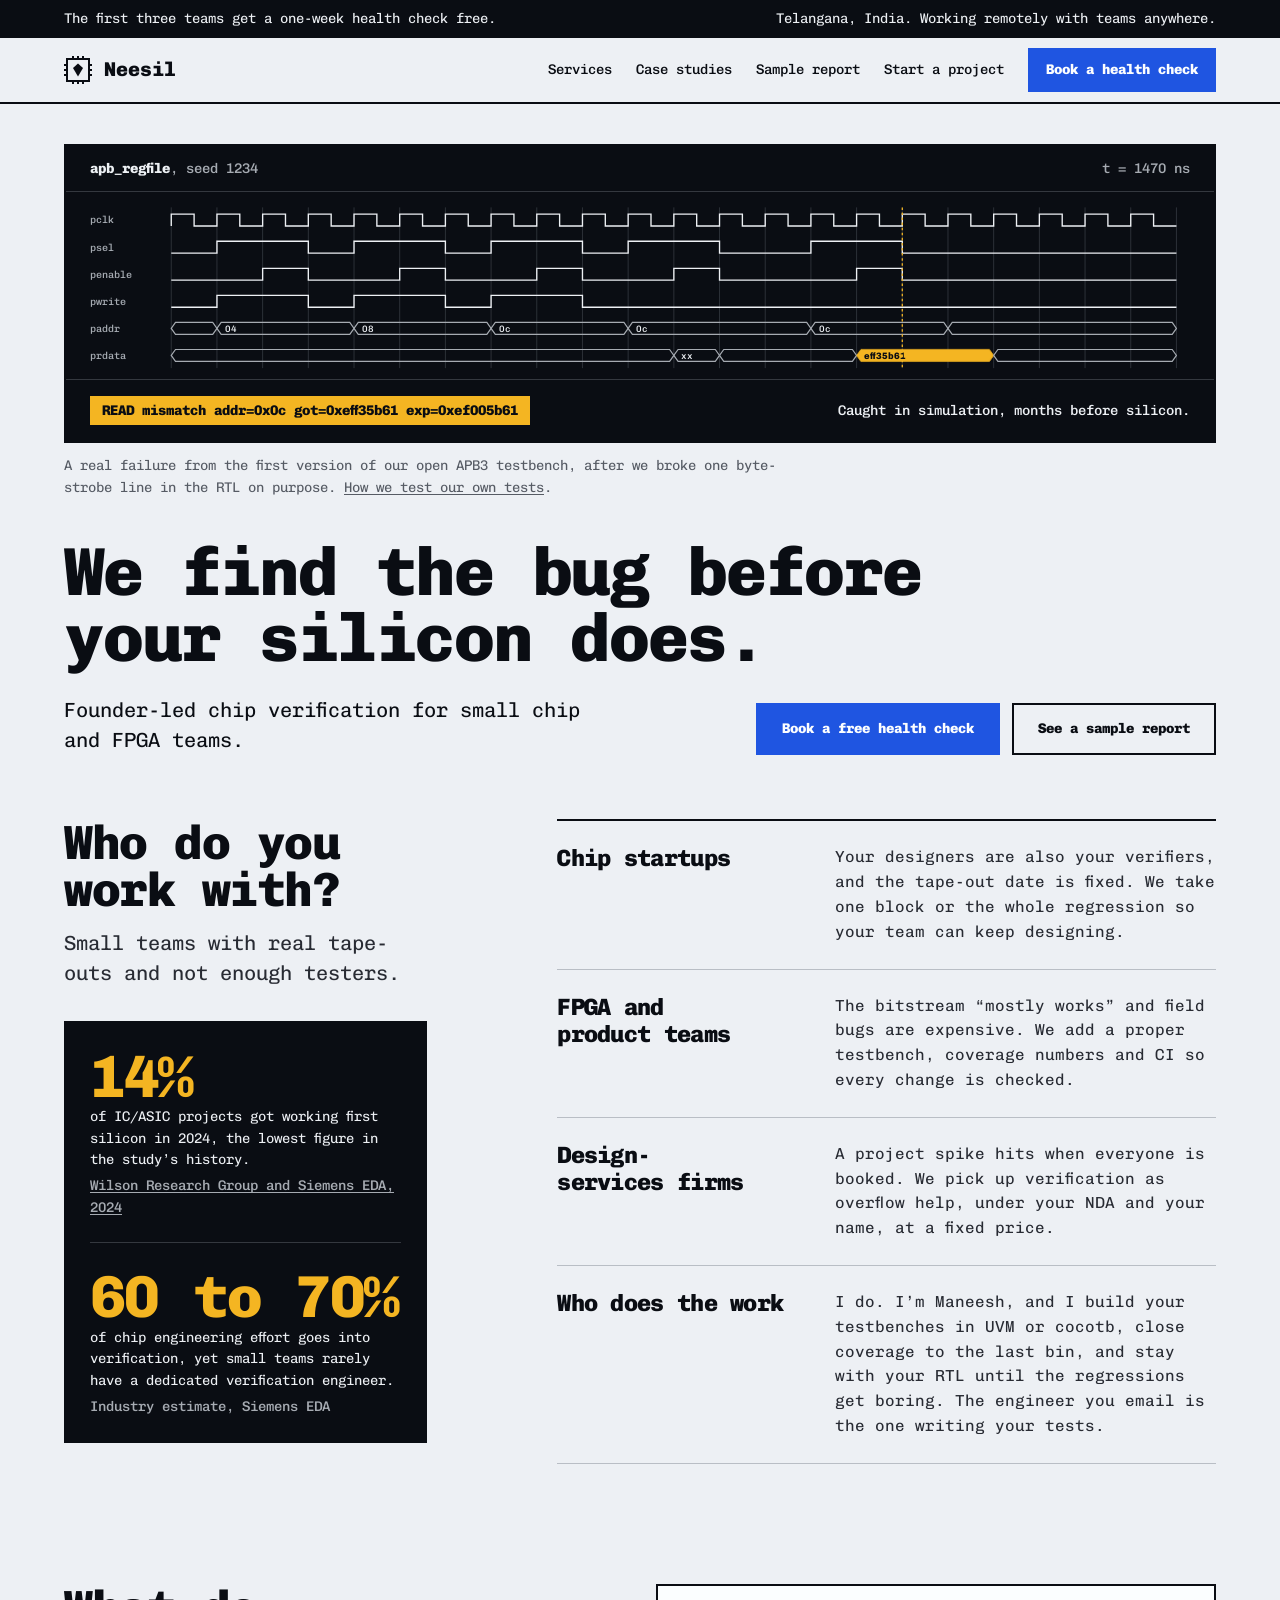
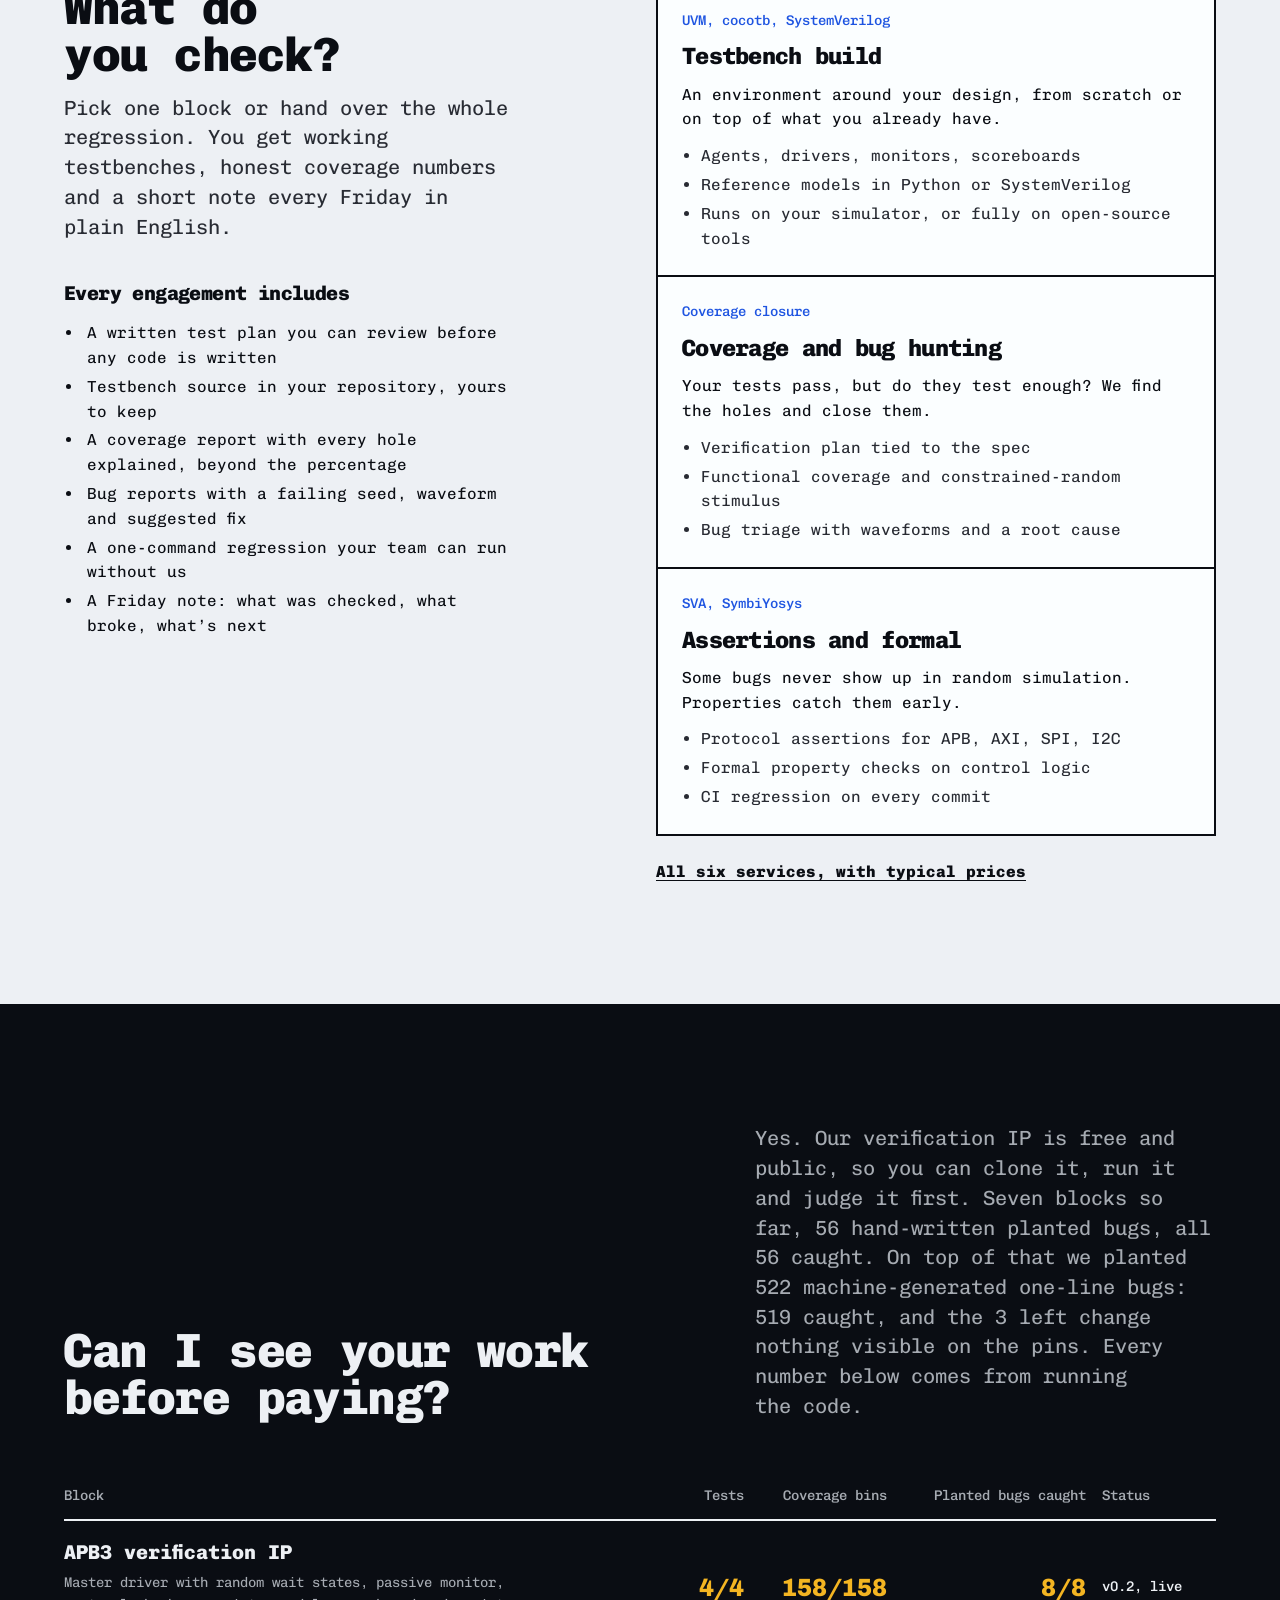
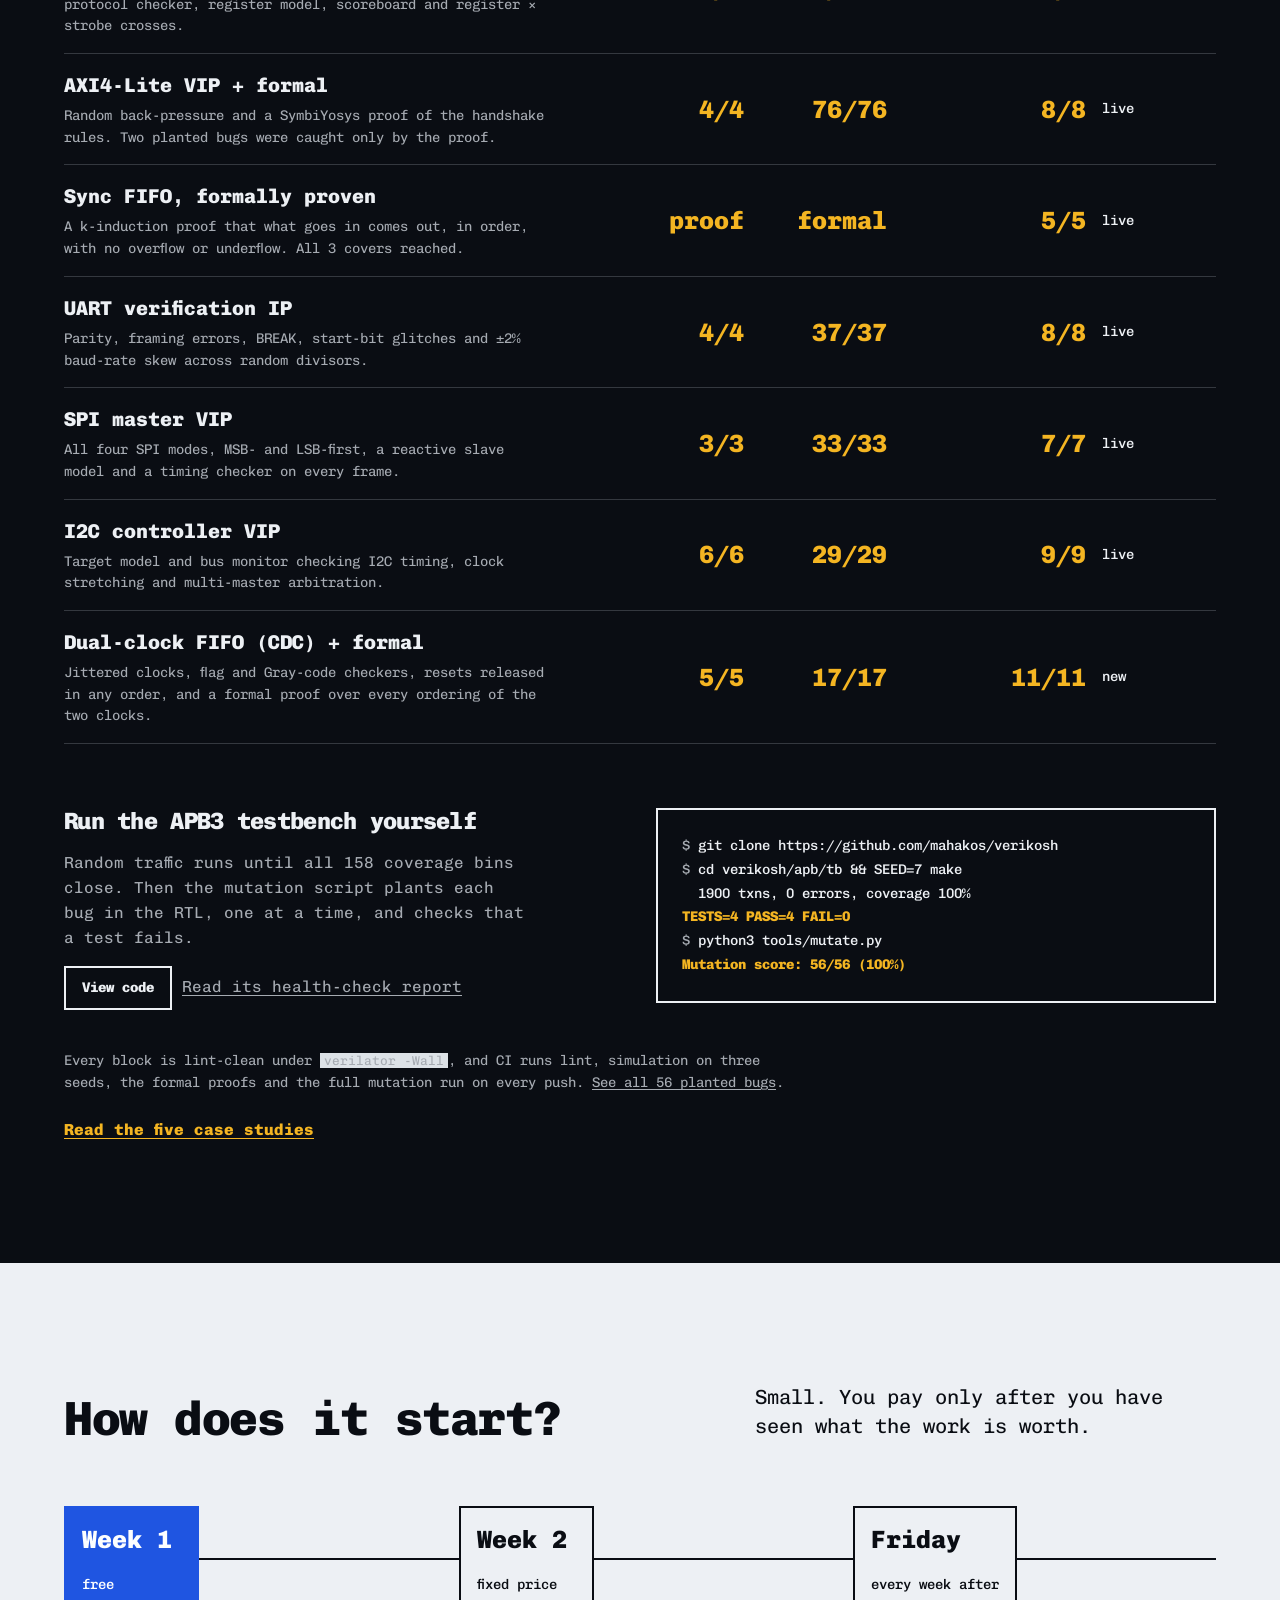
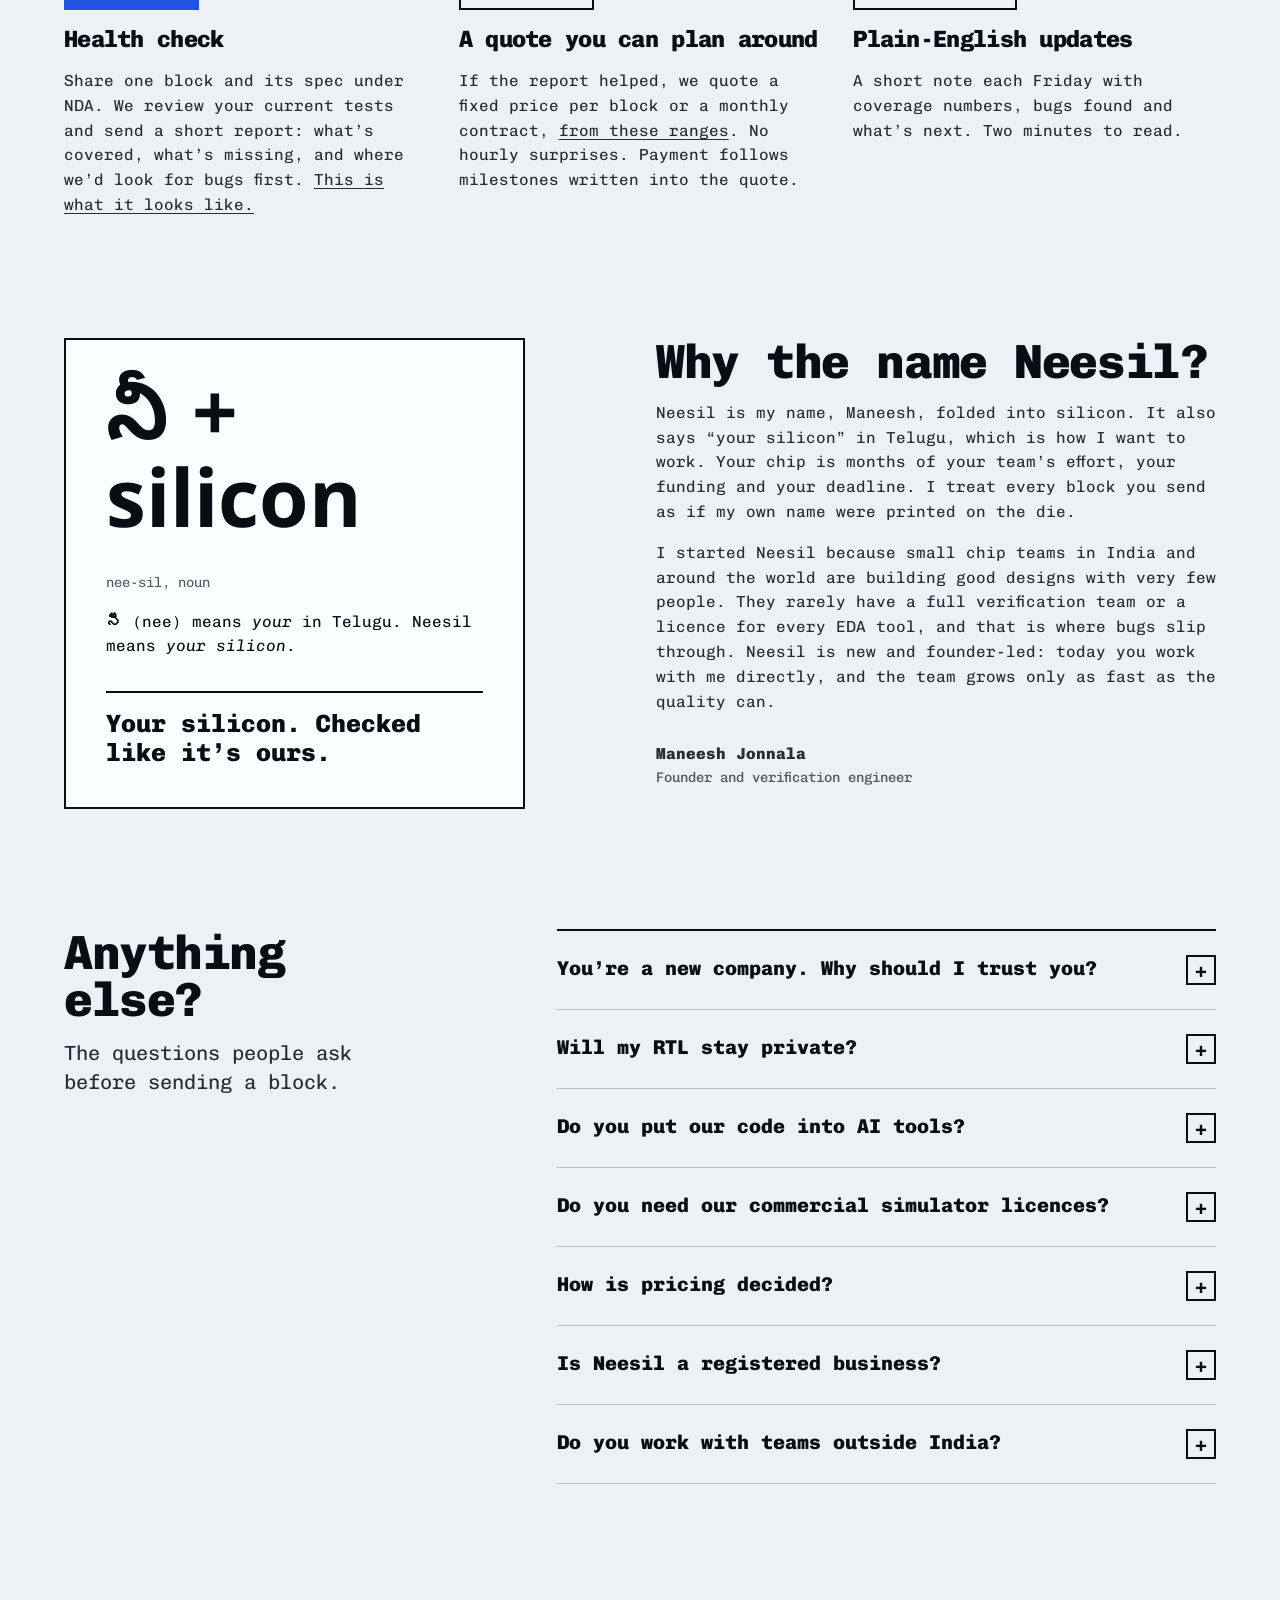
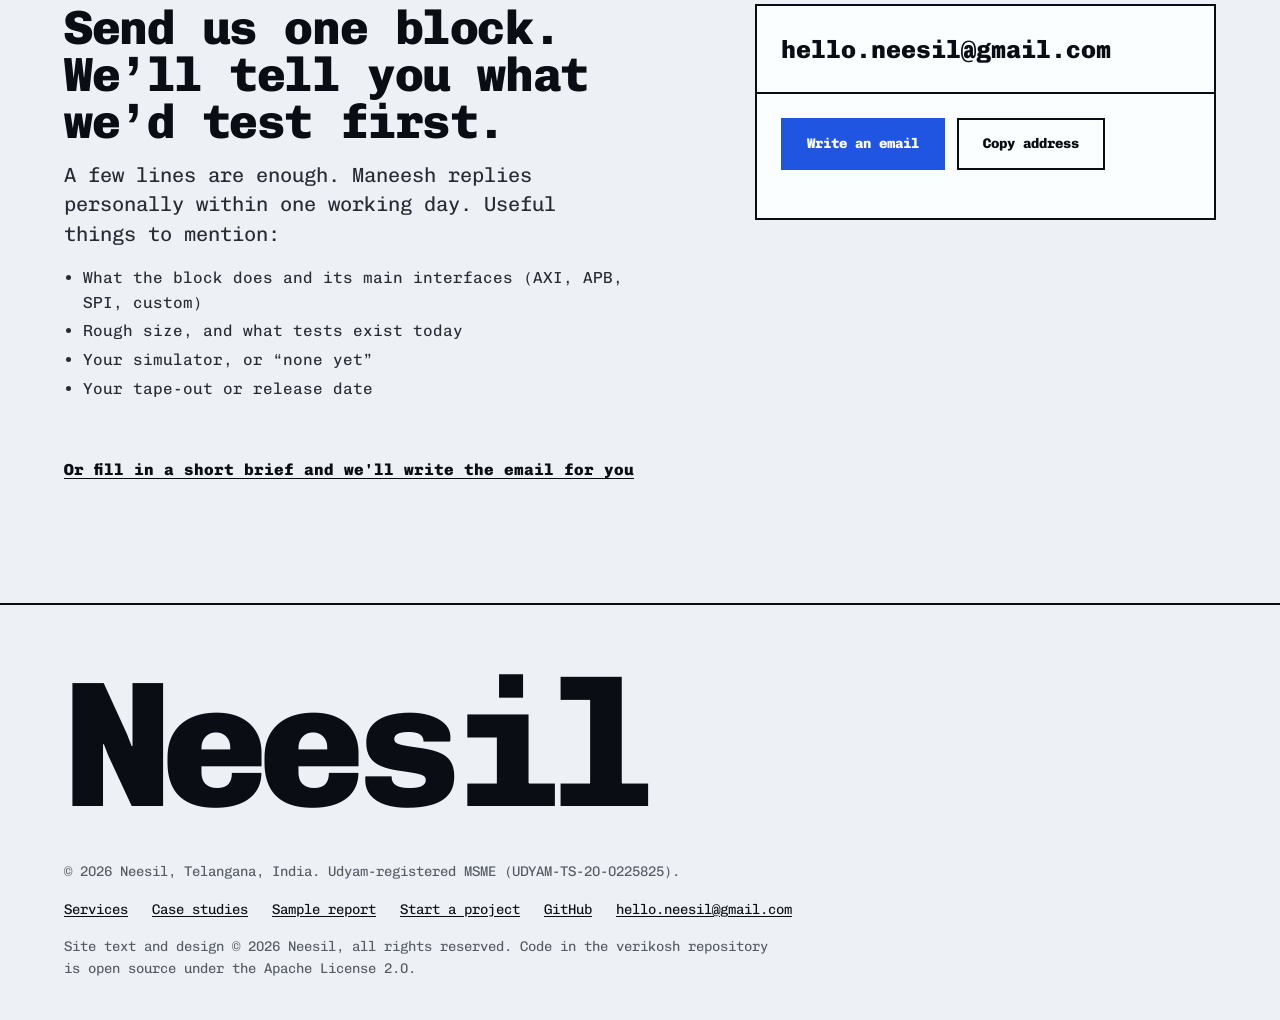
==== commit 60ec1aa1: "Show all seven verification blocks; health check includes written tests and test ranking - Home: 56/" ====
--- a/index.html
+++ b/index.html
@@ -16,7 +16,6 @@
 <meta name="twitter:card" content="summary_large_image">
 <meta name="theme-color" content="#13161d">
 <link rel="icon" href="assets/favicon.svg" type="image/svg+xml">
-<link rel="apple-touch-icon" href="assets/apple-touch-icon.png">
 <link rel="preconnect" href="https://fonts.googleapis.com">
 <link rel="preconnect" href="https://fonts.gstatic.com" crossorigin>
 <link rel="stylesheet" href="https://fonts.googleapis.com/css2?family=Chivo+Mono:wght@400;500;800&family=Noto+Sans+Telugu:wght@700&display=swap">
@@ -41,7 +40,7 @@
 <header class="bar">
   <div class="container">
     <a class="brand" href="./" aria-label="Neesil home">
-      <svg width="37" height="28" viewBox="0 0 37 28" aria-hidden="true"><rect x="0.4" y="21.2" width="10.1" height="4.8" fill="currentColor"/><path d="M10 26V2h4.8L21.2 14.8V2h4.8V26h-4.8L14.8 13.2V26z" fill="currentColor"/><rect x="25.5" y="2" width="4" height="4.8" fill="currentColor"/><rect x="30" y="1" width="6.7" height="6.7" style="fill:var(--color-accent)"/></svg>
+      <svg width="28" height="28" viewBox="0 0 28 28" aria-hidden="true"><rect x="3" y="3" width="22" height="22" fill="none" stroke="currentColor" stroke-width="2"/><path d="M14 7.5l5 4.5-5 8.5-5-8.5z" fill="currentColor"/><g stroke="currentColor" stroke-width="2"><path d="M9 0v3M14 0v3M19 0v3M9 25v3M14 25v3M19 25v3M0 9h3M0 14h3M0 19h3M25 9h3M25 14h3M25 19h3"/></g></svg>
       Neesil
     </a>
     <nav aria-label="Main">
@@ -148,7 +147,7 @@
   <div class="container">
     <div class="grid split-head">
       <h2>Can I see your work before paying?</h2>
-      <p class="lead">Yes. Our verification IP is free and public, so you can clone it, run it and judge it first. Five blocks so far, 36 planted bugs, all 36 caught. Every number below comes from running the code.</p>
+      <p class="lead">Yes. Our verification IP is free and public, so you can clone it, run it and judge it first. Seven blocks so far, 56 hand-written planted bugs, all 56 caught. On top of that we planted 522 machine-generated one-line bugs: 519 caught, and the 3 left change nothing visible on the pins. Every number below comes from running the code.</p>
     </div>
     <div class="board-wrap" id="projects">
       <table class="board">
@@ -160,6 +159,8 @@
           <tr><td class="name"><a href="https://github.com/mahakos/verikosh/tree/main/fifo">Sync FIFO, formally proven</a><span class="desc">A k-induction proof that what goes in comes out, in order, with no overflow or underflow. All 3 covers reached.</span></td><td class="num na">proof</td><td class="num na">formal</td><td class="num">5/5</td><td class="ver">live</td></tr>
           <tr><td class="name"><a href="https://github.com/mahakos/verikosh/tree/main/uart">UART verification IP</a><span class="desc">Parity, framing errors, BREAK, start-bit glitches and ±2% baud-rate skew across random divisors.</span></td><td class="num">4/4</td><td class="num">37/37</td><td class="num">8/8</td><td class="ver">live</td></tr>
           <tr><td class="name"><a href="https://github.com/mahakos/verikosh/tree/main/spi">SPI master VIP</a><span class="desc">All four SPI modes, MSB- and LSB-first, a reactive slave model and a timing checker on every frame.</span></td><td class="num">3/3</td><td class="num">33/33</td><td class="num">7/7</td><td class="ver">live</td></tr>
+          <tr><td class="name"><a href="https://github.com/mahakos/verikosh/tree/main/i2c">I2C controller VIP</a><span class="desc">Target model and bus monitor checking I2C timing, clock stretching and multi-master arbitration.</span></td><td class="num">6/6</td><td class="num">29/29</td><td class="num">9/9</td><td class="ver">live</td></tr>
+          <tr><td class="name"><a href="https://github.com/mahakos/verikosh/tree/main/async_fifo">Dual-clock FIFO (CDC) + formal</a><span class="desc">Jittered clocks, flag and Gray-code checkers, resets released in any order, and a formal proof over every ordering of the two clocks.</span></td><td class="num">5/5</td><td class="num">17/17</td><td class="num">11/11</td><td class="ver">new</td></tr>
         </tbody>
       </table>
     </div>
@@ -175,9 +176,9 @@
   1900 txns, 0 errors, coverage 100%
 <span class="g">TESTS=4 PASS=4 FAIL=0</span>
 <span class="p">$</span> python3 tools/mutate.py
-<span class="g">Mutation score: 36/36 (100%)</span></pre>
-    </div>
-    <p class="board-foot">Every block is lint-clean under <code>verilator -Wall</code>, and CI runs lint, simulation on three seeds, the formal proofs and the full mutation run on every push. <a href="https://github.com/mahakos/verikosh/blob/main/docs/MUTATION_REPORT.md">See all 36 planted bugs</a>.</p>
+<span class="g">Mutation score: 56/56 (100%)</span></pre>
+    </div>
+    <p class="board-foot">Every block is lint-clean under <code>verilator -Wall</code>, and CI runs lint, simulation on three seeds, the formal proofs and the full mutation run on every push. <a href="https://github.com/mahakos/verikosh/blob/main/docs/MUTATION_REPORT.md">See all 56 planted bugs</a>.</p>
     <p class="more"><a href="work.html">Read the five case studies</a></p>
   </div>
 </section>
